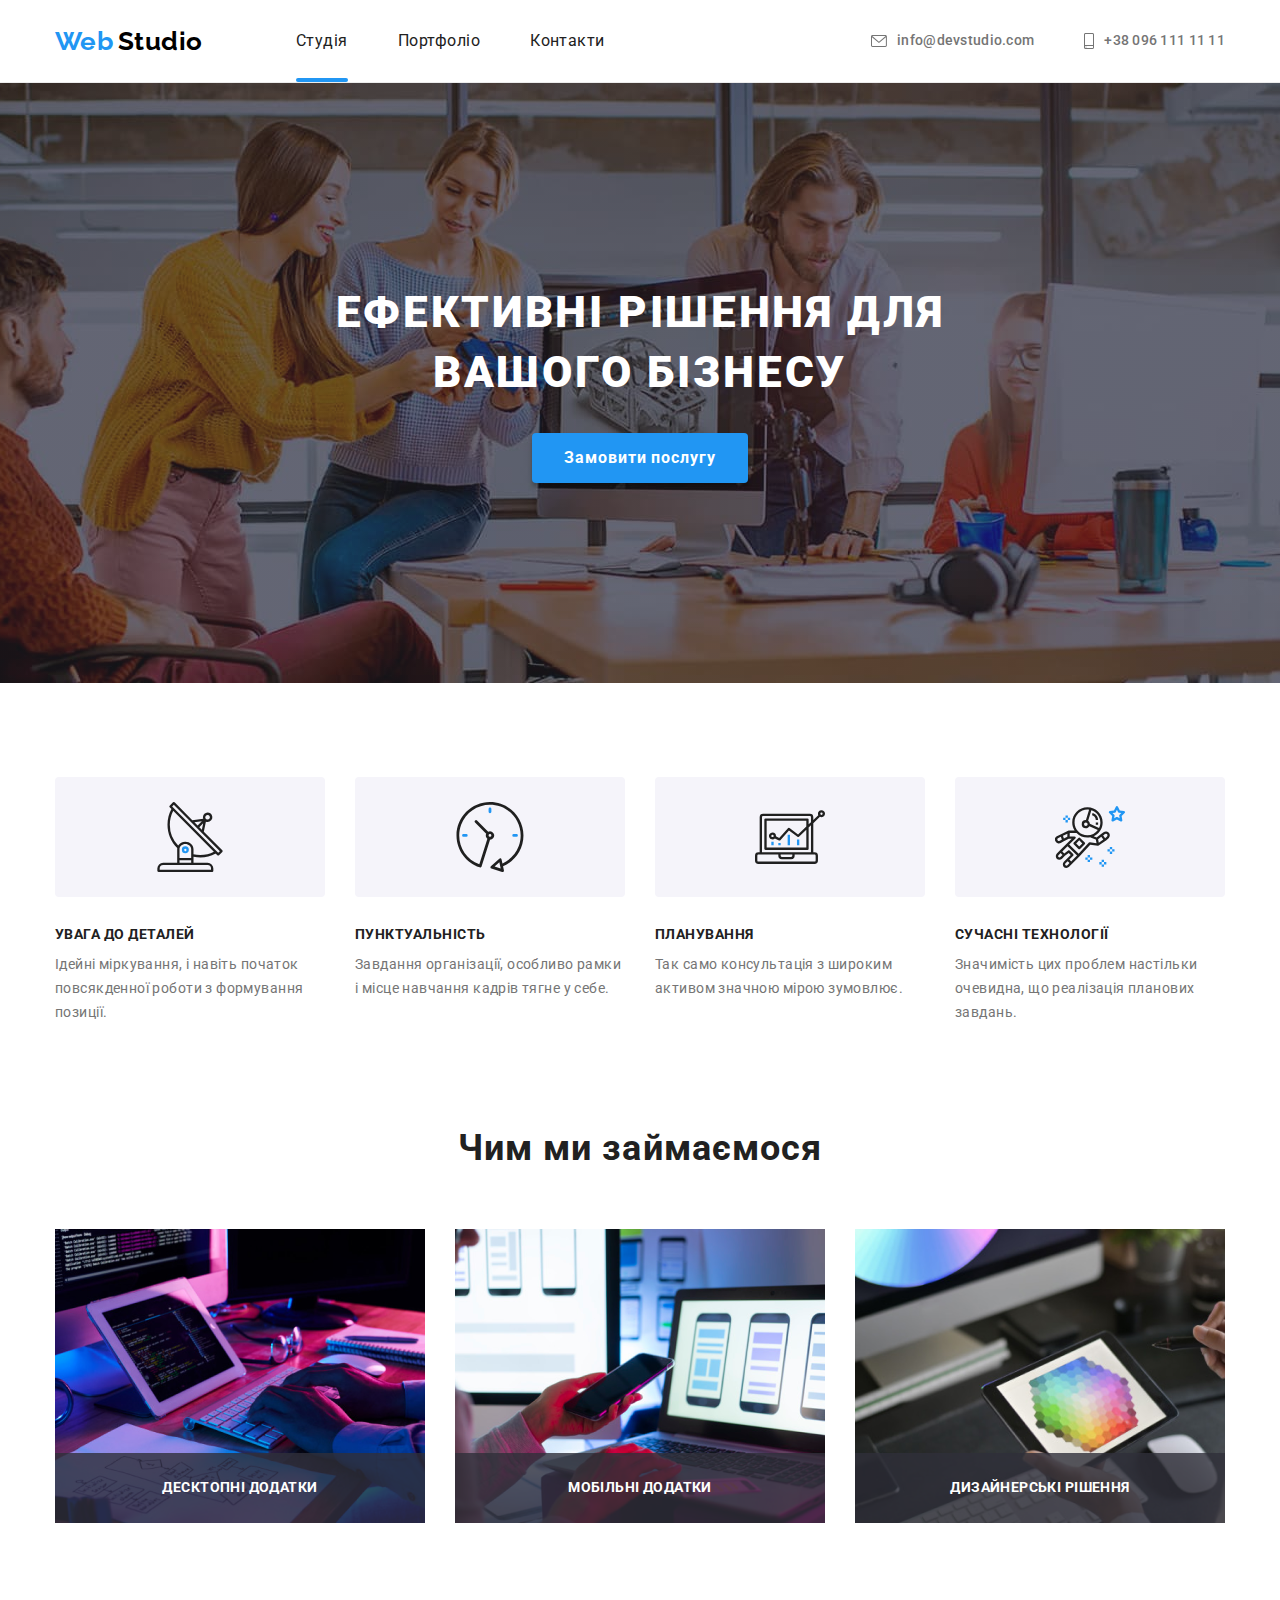
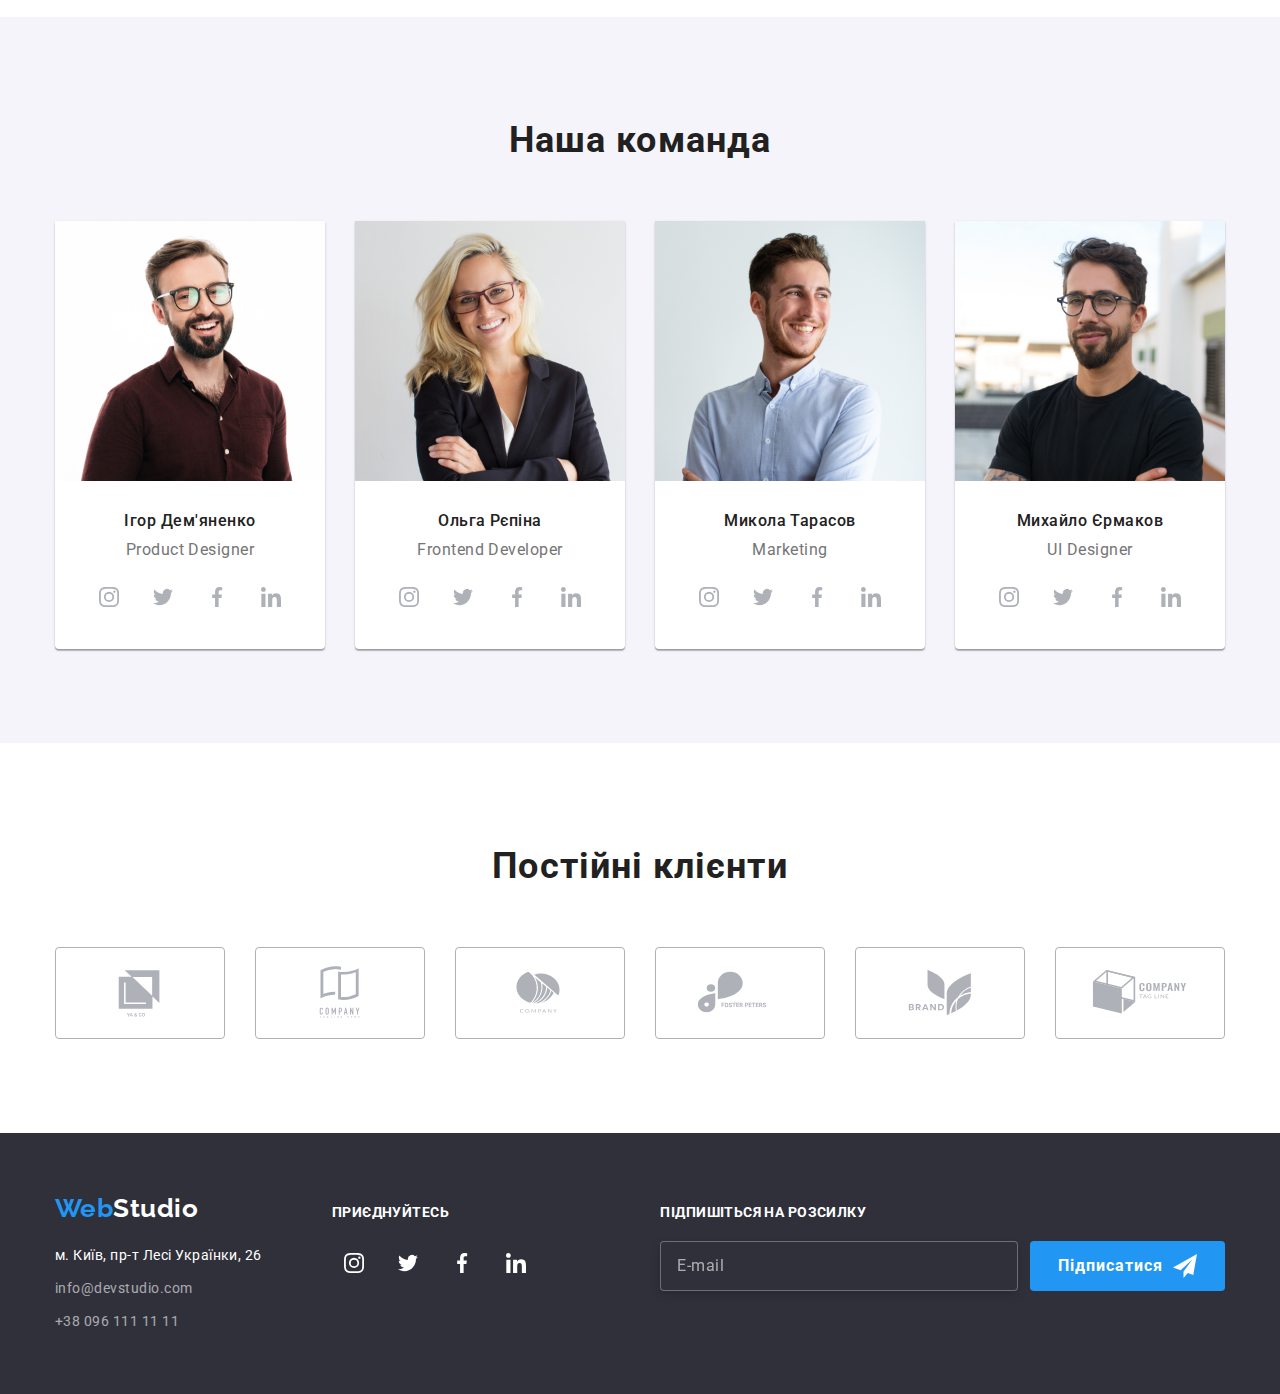
==== index.html @ 8b266361 "New" ====
<!DOCTYPE html>
<html lang="uk">
<head>
    <meta charset="UTF-8">
    <meta http-equiv="X-UA-Compatible" content="IE=edge">
    <meta name="viewport" content="width=device-width, initial-scale=1.0">
    <title>Studio</title>
    <link href="https://fonts.googleapis.com/css2?family=Raleway:wght@700&family=Roboto:wght@400;500;700;900&display=swap"
            rel="stylesheet">
    <link rel="stylesheet" href="https://cdnjs.cloudflare.com/ajax/libs/modern-normalize/1.1.0/modern-normalize.min.css">
    <link rel="stylesheet" href="./css/styles.css">
</head>

    <!-- Шапка -->
    <header class="header">
        <div class="container header__helmet">
            <nav class="nav">
                <a href="./index.html">
                    <span class="logo">Web</span>
                    <span class="logo logo--head">Studio</span>
                </a>
                <ul class="nav__list">
                    <li class="nav__item">
                        <a class="nav__link nav__link--active" href="./index.html">Студія</a>
                    </li>
                    <li class="nav__item">
                        <a class="nav__link" href="./portfolio.html">Портфоліо</a>
                    </li>
                    <li class="nav__item">
                        <a class="nav__link" href="">Контакти</a>
                    </li>
                </ul>
            </nav>

            <ul class="contacts">
                <li class="contacts__item">
                    <a class="contacts__link" href="mailto:info@devstudio.com">
                        <svg class="contacts__icon" width="16" height="12">
                            <use href="./images/icons.svg#head-envelope"></use>
                        </svg> 
                        info@devstudio.com
                    </a>
                </li>
                <li class="contacts__item">
                    <a class="contacts__link" href="tel:+380961111111">
                        <svg class="contacts__icon" width="10" height="16">
                            <use href="./images/icons.svg#head-smartphone"></use>
                        </svg> 
                        +38 096 111 11 11
                    </a>
                </li>
            </ul>
        </div>
    </header>

    <main> 
    <!--Стартовый экран  -->
        <section class="hero">
            <div class="container">
                <h1 class="hero__title">ЕФЕКТИВНІ РІШЕННЯ ДЛЯ<br>ВАШОГО БІЗНЕСУ</h1>
                <button class="hero__button" type="button" data-modal-open>Замовити послугу</button>
            </div>       
        </section>

    <!--  Перечень преимуществ-->
        <section class="section">
            <div class="container">
                <h2 class="hidden">Перелік</h2>
                <ul class="edge">
                    <li class="edge__item">
                        <div class="edge__case">
                            <svg class="edge__icon" width="70" height="70">
                                <use href="./images/icons.svg#edge-antenna"></use>
                            </svg>
                        </div>
                        <h3 class="edge__title">УВАГА ДО ДЕТАЛЕЙ</h3>
                        <p class="edge__text">Ідейні міркування, і навіть початок повсякденної роботи з формування позиції.</p>
                    </li>
                    <li class="edge__item">
                        <div class="edge__case">
                            <svg class="edge__icon" width="70" height="70">
                                <use href="./images/icons.svg#edge-clock"></use>
                            </svg>
                        </div>
                        <h3 class="edge__title">ПУНКТУАЛЬНІСТЬ</h3>
                        <p class="edge__text">Завдання організації, особливо рамки і місце навчання кадрів тягне у себе.</p>
                    </li>
                    <li class="edge__item">
                        <div class="edge__case">
                            <svg class="edge__icon" width="70" height="70">
                                <use href="./images/icons.svg#edge-diagram"></use>
                            </svg>
                        </div>
                        <h3 class="edge__title">ПЛАНУВАННЯ</h3>
                        <p class="edge__text">Так само консультація з широким активом значною мірою зумовлює.</p>
                    </li>
                    <li class="edge__item">
                        <div class="edge__case">
                            <svg class="edge__icon" width="70" height="70">
                                <use href="./images/icons.svg#edge-astronaut"></use>
                            </svg>
                        </div>
                        <h3 class="edge__title">СУЧАСНІ ТЕХНОЛОГІЇ</h3>
                        <p class="edge__text">Значимість цих проблем настільки очевидна, що реалізація планових завдань.</p>
                    </li>
                </ul>
            </div>
        </section>

    <!-- Чем мы занимаемся -->
        <section class="section section--pt">
            <div class="container">
                <h2 class="section__title">Чим ми займаємося</h2>
                <ul class="bussines">
                    <li>
                        <div class="bussines__father">
                            <img src="./images/box_1.png" 
                            alt="людина за роботою" 
                            width="370">
                                <div class="bussines__son">
                                    <h3 class="bussines__title">Десктопні додатки</h3>
                                </div>
                        </div>                                           
                    </li>
                    <li>
                        <div class="bussines__father">
                            <img src="./images/box_2.png" 
                            alt="людина, ноутбук та смартфон"
                            width="370">
                                <div class="bussines__son">
                                    <h3 class="bussines__title">Мобільні додатки</h3>                                
                                </div>
                        </div>                           
                        
                    </li>
                    <li>
                        <div class="bussines__father">
                            <img src="./images/box_3.png" 
                            alt="людина та планшет з палітрою" 
                            width="370">
                                <div class="bussines__son">
                                    <h3 class="bussines__title">Дизайнерські рішення</h3>                                
                                </div>
                        </div>                          
                    </li>
                </ul>
            </div>
        </section>

    <!-- Наша команда -->
        <section class="section section--bg">
            <div class="container">
                <h2 class="section__title">Наша команда</h2>
                <ul class="our-team">
                    <li class="our-team__item">
                        <img src="./images/01_igor.jpg" alt="Ігор Дем'яненко" width="270">
                        <div class="our-team__wadding">
                            <h3 class="our-team__title">Ігор Дем'яненко</h3>
                            <p class="our-team__text" lang="en">Product Designer</p>
                            <ul class="socials">
                                <li>
                                    <a class="socials__link" target="_blank" rel="noopener noreferrer" href="">
                                        <svg class="socials__icon" width="20" height="20">
                                            <use href="./images/icons.svg#team-instagram"></use>
                                        </svg>
                                    </a>
                                </li>
                                <li>
                                    <a class="socials__link" target="_blank" rel="noopener noreferrer" href="">
                                        <svg class="socials__icon" width="20" height="20">
                                            <use href="./images/icons.svg#team-twitter"></use>
                                        </svg>
                                    </a>
                                </li>
                                <li>
                                    <a class="socials__link" target="_blank" rel="noopener noreferrer" href="">
                                        <svg class="socials__icon" width="20" height="20">
                                            <use href="./images/icons.svg#team-facebook"></use>
                                        </svg>
                                    </a>
                                </li>
                                <li>
                                    <a class="socials__link" target="_blank" rel="noopener noreferrer" href="">
                                        <svg class="socials__icon" width="20" height="20">
                                            <use href="./images/icons.svg#team-linkedin"></use>
                                        </svg>
                                    </a>
                                </li>
                            </ul>
                        </div>
                    </li>
                    <li class="our-team__item">
                        <img src="./images/02_olga.jpg" alt="Ольга Рєпіна" width="270">
                        <div class="our-team__wadding">
                            <h3 class="our-team__title">Ольга Рєпіна</h3>
                            <p class="our-team__text" lang="en">Frontend Developer</p>
                            <ul class="socials">
                                <li>
                                    <a class="socials__link" target="_blank" rel="noopener noreferrer" href="">
                                        <svg class="socials__icon" width="20" height="20">
                                            <use href="./images/icons.svg#team-instagram"></use>
                                        </svg>
                                    </a>
                                </li>
                                <li>
                                    <a class="socials__link" target="_blank" rel="noopener noreferrer" href="">
                                        <svg class="socials__icon" width="20" height="20">
                                            <use href="./images/icons.svg#team-twitter"></use>
                                        </svg>
                                    </a>
                                </li>
                                <li>
                                    <a class="socials__link" target="_blank" rel="noopener noreferrer" href="">
                                        <svg class="socials__icon" width="20" height="20">
                                            <use href="./images/icons.svg#team-facebook"></use>
                                        </svg>
                                    </a>
                                </li>
                                <li>
                                    <a class="socials__link" target="_blank" rel="noopener noreferrer" href="">
                                        <svg class="socials__icon" width="20" height="20">
                                            <use href="./images/icons.svg#team-linkedin"></use>
                                        </svg>
                                    </a>
                                </li>
                            </ul>
                        </div>
                    </li>
                    <li class="our-team__item">
                        <img src="./images/03_mykola.jpg" alt="Микола Тарасов" width="270">
                        <div class="our-team__wadding">
                            <h3 class="our-team__title">Микола Тарасов</h3>
                            <p class="our-team__text" lang="en">Marketing</p>
                            <ul class="socials">
                                <li>
                                    <a class="socials__link" target="_blank" rel="noopener noreferrer" href="">
                                        <svg class="socials__icon" width="20" height="20">
                                            <use href="./images/icons.svg#team-instagram"></use>
                                        </svg>
                                    </a>
                                </li>
                                <li>
                                    <a class="socials__link" target="_blank" rel="noopener noreferrer" href="">
                                        <svg class="socials__icon" width="20" height="20">
                                            <use href="./images/icons.svg#team-twitter"></use>
                                        </svg>
                                    </a>
                                </li>
                                <li>
                                    <a class="socials__link" target="_blank" rel="noopener noreferrer" href="">
                                        <svg class="socials__icon" width="20" height="20">
                                            <use href="./images/icons.svg#team-facebook"></use>
                                        </svg>
                                    </a>
                                </li>
                                <li>
                                    <a class="socials__link" target="_blank" rel="noopener noreferrer" href="">
                                        <svg class="socials__icon" width="20" height="20">
                                            <use href="./images/icons.svg#team-linkedin"></use>
                                        </svg>
                                    </a>
                                </li>
                            </ul>
                        </div>
                    </li>
                    <li class="our-team__item">
                        <img src="./images/04_myhailo.jpg" alt="Михайло Єрмаков" width="270">
                        <div class="our-team__wadding">
                            <h3 class="our-team__title">Михайло Єрмаков</h3>
                            <p class="our-team__text" lang="en">UI Designer</p>
                            <ul class="socials">
                                <li>
                                    <a class="socials__link" target="_blank" rel="noopener noreferrer" href="">
                                        <svg class="socials__icon" width="20" height="20">
                                            <use href="./images/icons.svg#team-instagram"></use>
                                        </svg>
                                    </a>
                                </li>
                                <li>
                                    <a class="socials__link" target="_blank" rel="noopener noreferrer" href="">
                                        <svg class="socials__icon" width="20" height="20">
                                            <use href="./images/icons.svg#team-twitter"></use>
                                        </svg>
                                    </a>
                                </li>
                                <li>
                                    <a class="socials__link" target="_blank" rel="noopener noreferrer" href="">
                                        <svg class="socials__icon" width="20" height="20">
                                            <use href="./images/icons.svg#team-facebook"></use>
                                        </svg>
                                    </a>
                                </li>
                                <li>
                                    <a class="socials__link" target="_blank" rel="noopener noreferrer" href="">
                                        <svg class="socials__icon" width="20" height="20">
                                            <use href="./images/icons.svg#team-linkedin"></use>
                                        </svg>
                                    </a>
                                </li>
                            </ul>
                        </div>
                    </li>
                </ul>
            </div>
        </section>

    <!-- Постоянные клиенты -->
        <section class="section">
            <div class="container">
                <h2 class="section__title">Постійні клієнти</h2>
                <ul class="clients">
                    <li>
                        <a class="clients__link" target="_blank" rel="noopener noreferrer" href="">
                            <svg class="clients__icon" width="106" height="60">
                                <use href="./images/icons.svg#logo-01"></use>
                            </svg>
                        </a>
                    </li>
                    <li>
                        <a class="clients__link" target="_blank" rel="noopener noreferrer" href="">
                            <svg class="clients__icon" width="106" height="60">
                                <use href="./images/icons.svg#logo-02"></use>
                            </svg>
                        </a>
                    </li>
                    <li>
                        <a class="clients__link" target="_blank" rel="noopener noreferrer" href="">
                            <svg class="clients__icon" width="106" height="60">
                                <use href="./images/icons.svg#logo-03"></use>
                            </svg>
                        </a>
                    </li>
                    <li>
                        <a class="clients__link" target="_blank" rel="noopener noreferrer" href="">
                            <svg class="clients__icon" width="106" height="60">
                                <use href="./images/icons.svg#logo-04"></use>
                            </svg>
                        </a>
                    </li>
                    <li>
                        <a class="clients__link" target="_blank" rel="noopener noreferrer" href="">
                            <svg class="clients__icon" width="106" height="60">
                                <use href="./images/icons.svg#logo-05"></use>
                            </svg>
                        </a>
                    </li>
                    <li>
                        <a class="clients__link" target="_blank" rel="noopener noreferrer" href="">
                            <svg class="clients__icon" width="106" height="60">
                                <use href="./images/icons.svg#logo-06"></use>
                            </svg>
                        </a>
                    </li>
                </ul>
            </div>        
        </section>
    </main>

    <!-- Подвал -->
    <footer class="footer">
        <div class="container footer__case">
            <div>
                <a href="./index.html">
                    <span class="logo">Web</span><span class="logo logo--footer">Studio</span>
                </a>
                <address>
                    <a class="footer__adress" href="https://goo.gl/maps/2t63Xu3BBMs6bq1B9" 
                    target="_blank" 
                    rel="noopener noreferrer">м. Київ, пр-т Лесі Українки, 26</a>
                    <a class="footer__contact" href="mailto:info@devstudio.com">info@devstudio.com</a>
                    <a class="footer__contact" href="tel:+380961111111">+38 096 111 11 11</a>
                </address>
            </div>

            <div class="footer--margin">
                <h3 class="footer__title">Приєднуйтесь</h3>
                <ul class="socials socials--footer-place">
                    <li class="socials__item">
                        <a class="socials__link" target="_blank" rel="noopener noreferrer" href="">
                            <svg class="socials__icon socials__icon--footer-color" width="20" height="20">
                                <use href="./images/icons.svg#team-instagram"></use>
                            </svg>
                        </a>
                    </li>
                    <li class="socials__item">
                        <a class="socials__link" target="_blank" rel="noopener noreferrer" href="">
                            <svg class="socials__icon socials__icon--footer-color" width="20" height="20">
                                <use href="./images/icons.svg#team-twitter"></use>
                            </svg>
                        </a>
                    </li>
                    <li class="socials__item">
                        <a class="socials__link" target="_blank" rel="noopener noreferrer" href="">
                            <svg class="socials__icon socials__icon--footer-color" width="20" height="20">
                                <use href="./images/icons.svg#team-facebook"></use>
                            </svg>
                        </a>
                    </li>
                    <li class="socials__item">
                        <a class="socials__link" target="_blank" rel="noopener noreferrer" href="">
                            <svg class="socials__icon socials__icon--footer-color" width="20" height="20">
                                <use href="./images/icons.svg#team-linkedin"></use>
                            </svg>
                        </a>
                    </li>
                </ul>
            </div>

            <div class="footer__email">
                <h3 class="footer__title">Підпишіться на розсилку</h3>

                <form class="footer__subscribe">
                    <input class="footer__mail" type="email" name="email" id="e-mail" placeholder="E-mail">
                    <button class="footer__button" type="submit">Підписатися
                        <svg class="footer__button--icon-ml" width="24" height="24">
                            <use href="./images/icons.svg#telega"></use>
                        </svg>
                    </button>
                </form>
            </div>           
        </div>
    </footer>

       <!-- Модальное окно -->
    <div class="backdrop is-hidden" data-modal>
        <div class="modal">
            
            <button class="modal__button-close" type="button" data-modal-close>
                <svg width="18" height="18">
                    <use href="./images/icons.svg#close"></use>
                </svg>
            </button>

            <h2 class="modal__title">Залиште свої дані, ми вам передзвонимо</h2>

            <form class="modal__form" autocomplete="on">

                <label class="modal__label-title" for="user-name">Ім'я</label>
                <div class="modal__case">
                    <input class="modal__input" type="text" name="user-name" id="user-name">
                    <svg class="modal__icon" width="18" height="18">
                        <use href="./images/icons.svg#form-person"></use>
                    </svg>
                </div>

                <label class="modal__label-title" for="phone">Телефон</label>
                <div class="modal__case">
                    <input class="modal__input" type="tel" name="phone" id="phone">
                    <svg class="modal__icon" width="18" height="18">
                        <use href="./images/icons.svg#form-phone"></use>
                    </svg>
                </div>

                <label class="modal__label-title" for="email">Пошта</label>
                <div class="modal__case">
                    <input class="modal__input" type="email" name="email" id="email">
                    <svg class="modal__icon" width="18" height="18">
                        <use href="./images/icons.svg#form-email"></use>
                    </svg>
                </div>

                <label class="modal__label-title" for="comment">Коментар</label>
                <textarea class="modal__comment" name="comments" id="comment" rows="10" placeholder="Введіть текст"></textarea>

                <div class="modal__license">
                    <Label class="modal__license-label" for="license">
                        <input class="modal__checkbox" type="checkbox" name="agree" value="license" id="license">
                        <svg class="modal__checkbox-icon" width="16" height="15">
                            <use class="modal__icon-unchecked" href="./images/icons.svg#cube"></use>
                            <use class="modal__icon-checked" href="./images/icons.svg#icon_check"></use>
                        </svg>
                        Погоджуюся з розсилкою та приймаю
                    </Label>
                    <a class="modal__license-link" href="">Умови договору
                    </a>
                </div>

                <button class="modal__button" type="submit">Відправити</button>
            </form>            
        </div>
    </div>

    <!-- Скрипт -->
    <script src="./js/modal.js"></script>

</body>
</html>
---- css/styles.css ----
/*--- CSS переменные ---*/
    :root {
        --pure-white: #ffffff;
        --primary-text-color: #757575;
        --main-text-color: #212121;
        --sec-title: #212121;
        --link-color: #2196F3;
        --bg-color: #F5F4FA;
        --bg-color-button: #2196F3;
        --icon-color: #AFB1B8;

        --border-radius: 4px;

        --timing-function: cubic-bezier(0.4, 0, 0.2, 1);
    }

/*--- Общий стиль ---*/
    body {
        color: var(--primary-text-color);

        background-color: var(--pure-white);

        font-family: Roboto, sans-serif;

        letter-spacing: 0.03em;
        }
    
    h1,h2, h3, h4, h5, h6, p { margin: 0; }

    ul {
        list-style: none;
        padding: 0;
        margin: 0;
    }

    li { list-style: none; }

    a { 
        text-decoration: none;
        cursor: pointer;
    }

    img { display: block; }

/* Разметка */
    .section {
        padding: 94px 0;
    }

    .container {
        width: 1200px;
        padding-left: 15px;
        padding-right: 15px;
        margin: 0 auto;
    }

    .hidden {
        position: absolute;

        width: 1px;
        height: 1px;
        margin: -1px;
        border: 0;
        padding: 0;
        white-space: nowrap;
        clip-path: inset(100%);
        clip: rect(0 0 0 0);
        overflow: hidden;
    }

    .section__title {
        margin-bottom: 50px;

        color: var(--sec-title);
        font-weight: 700;
        font-size: 36px;
        line-height: 1.66;
        text-align: center;
        letter-spacing: 0.03em;
    }

/*--- Логотип ---*/
    .logo {
        font-family: Raleway, sans-serif;
        font-weight: 700;
        font-size: 26px;
        line-height: 1.2;

        color: #2196F3;
    }

    .logo--head {
        color: #000000;
    }

    .logo--footer {
        color: var(--pure-white);
    }

/*--- Навигация ---*/
    .header {
        border-bottom: 1px solid #ECECEC;
    }

    .header__helmet, .nav, .nav__list, .contacts {
        display: flex;
        align-items: center;
    }

    .nav__list {
        margin-left: 93px;
    }

    .nav__link {
        display: block;
        position: relative;
        padding: 32px 0;

        transition: color 250ms var(--timing-function);
    }

    .nav__link::after {
        content: '';
        display: block;
        position: absolute;

        bottom: 0;
        width: 100%;
        height: 4px;
        border-radius: 2px;

        background-color: var(--link-color);

        transform: scaleX(0);
        transition: transform 250ms var( --timing-function);
    }

    .nav__link:hover::after,
    .nav__link:focus::after {
        display: block;

        transform: scaleX(1);
    }

    .nav__item:not(:last-child) {
        margin-right: 50px;
    }

    .nav__link {
        color: #212121;
    }

    .nav__link:hover,
    .nav__link:focus {
        color: var(--link-color);
    }

    .nav-list .nav__link--active {
        color: var(--link-color);
    }

    .nav__link--active::after {
        content: '';
        display: block;
        position: absolute;
        bottom: 0;
        width: 100%;

        height: 4px;
        border-radius: 2px;
        background-color: var(--link-color);

        transform: scaleX(1);
    }

    .contacts {
        margin-left: auto;
    }

    .contacts .contacts__link {
        color: #757575;
    }

    .contacts .contacts__item + .contacts__item {
        margin-left: 50px;
    }

    .contacts__link {
        display: flex;
        align-items: center;

        transition: color 250ms var(--timing-function);
    }

    .contacts__icon {
        margin-right: 10px;
        fill: var(--primary-text-color);
    }

    .contacts__link:hover,
    .contacts__link:focus {
        color: var(--link-color);
    }
    
    .contacts__link:hover > .contacts__icon,
    .contacts__link:focus > .contacts__icon {
        fill: var(--link-color);
    }

    .nav-list .nav__item,
    .contacts .contacts__link {
        font-weight: 500;
        font-size: 14px;
        line-height: 1.14;
        letter-spacing: 0.02em;
    }

/*--- Главный блок ---*/

/* Герой */
    .hero {
        max-width: 1600px;
        height: 600px;

        padding-top: 200px;
        padding-bottom: 200px;
        margin: 0 auto;

        background-image: 
        linear-gradient( 
            to right,
            rgba(47, 48, 58, 0.4), 
            rgba(47, 48, 58, 0.4)),
        url(../images/hero-img.jpg);
        background-color: rgba(196, 196, 196, 1);
        background-repeat: no-repeat;
        background-position: center;
        background-size: cover;
    }

    .hero__title {
        margin-bottom: 30px;

        color: var(--pure-white);
        font-weight: 900;
        font-size: 44px;
        line-height: 1.36;
        text-align: center;
        letter-spacing: 0.06em;
        text-transform: uppercase;
    }

/* Преимущества */
    .edge {
        display: flex;
        justify-content: space-between;
    }

    .edge__item {
        width: calc((100% - 3*30px) / 4);
        margin-right: 30px;
    }

    .edge__item:last-child {
        margin-right: 0;
    }

    .edge__case {
        display: flex;
        justify-content: center;
        align-items: center;
        width: 270px;
        height: 120px;
        margin-bottom: 30px;
        border-radius: var(--border-radius);

        background-color: var(--bg-color);
    }

    .edge__icon {
        fill: var(--main-text-color);
    }

    .edge__title {
        margin-bottom: 10px;

        color: var(--main-text-color);
        font-weight: 700;
        font-size: 14px;
        line-height: 1.14;
    }

    .edge__text {
        font-weight: 400;
        font-size: 14px;
        line-height: 1.71;
        letter-spacing: 0.03em;
    }

/* Чем мы занимаемся */
    .section--pt {
        padding-top: 0;
    }

    .bussines {
        display: flex;
        justify-content: space-between;
    }

    .bussines__father {
        position: relative;
    }

    .bussines__son {
        display: flex;
        justify-content: center;
        align-items: center;
        position: absolute;

        width: 100%;
        height: 70px;
        bottom: 0;

        background-color: rgba(47, 48, 58, 0.8);
    }

    .bussines__title {
        font-weight: 700;
        font-size: 14px;
        line-height: 1.14;
        text-align: center;
        letter-spacing: 0.03em;
        text-transform: uppercase;

        color: var(--pure-white);
    }

/* Наша команда */  
    .section--bg {
        background-color: var(--bg-color);
    }

    .our-team {
        display: flex;
        justify-content: space-between;
    }

    .our-team__item {
        background-color: var(--pure-white);
        box-shadow: 0px 1px 3px rgba(0, 0, 0, 0.12),
                    0px 1px 1px rgba(0, 0, 0, 0.14),
                    0px 2px 1px rgba(0, 0, 0, 0.2);
        border-radius: 0px 0px 4px 4px;
    }

    .our-team__wadding {
        padding: 30px 0;
    }

    .our-team__title {
        color: var(--sec-title);

        margin-bottom: 10px;

        font-weight: 500;
        font-size: 16px;
        line-height: 1.2;
        text-align: center;
        letter-spacing: 0.03em;
    }

    .our-team__text {
        padding-bottom: 16px;

        font-weight: 400;
        font-size: 16px;
        line-height: 1.2;
        text-align: center;
        letter-spacing: 0.03em;
    }

    .socials {
        display: flex;
        justify-content: space-between;
        margin: 0 32px;
    }

    .socials__link {
        display: flex;
        align-items: center;
        justify-content: center;
        width: 44px;
        height: 44px;
        border-radius: 50%;

        transition: background-color 250ms var(--timing-function);
    }

    .socials__icon {
        fill: var(--icon-color);

        transition: fill 250ms var(--timing-function);
    }

    .socials__link:hover,
    .socials__link:focus {
        background-color: var(--link-color);
    }

    .socials__link:hover > .socials__icon,
    .socials__link:focus > .socials__icon{
        fill: var(--pure-white);
    }

/* Постоянные клиенты */
    .clients {
        display: flex;
        justify-content: space-between;
    }

    .clients__link {
        display: flex;
        align-items: center;
        justify-content: center;
        width: 170px;
        height: 92px;
        border: 1px solid var(--icon-color);
        border-radius: 4px;

        transition: border 250ms var(--timing-function);
    }

    .clients__icon {
        fill: var(--icon-color);

        transition: fill 250ms var(--timing-function);
    }

    .clients__link:hover,
    .clients__link:focus {
        border: 1px solid var(--link-color)
    }

    .clients__link:hover > .clients__icon,
    .clients__link:focus > .clients__icon {
        fill: var(--link-color);
    }

/*--- Портфолио ---*/
    .work-list {
        display: flex;
        flex-wrap: wrap;
    }

    .work-list__item {
        width: calc((100% - 2*30px) / 3);
        margin-right: 30px;
        margin-bottom: 30px;
    }

    .work-list__item:nth-child(3n) {
        margin-right: 0;
    }

    .work-list__item:nth-last-child(-n + 3) {
        margin-bottom: 0;
    }

    .work-list__link {
        display: block;
        
        transition: box-shadow 250ms var(--timing-function);
    }

    .work-list__link:hover, 
    .work-list__link:focus {
        box-shadow: 0px 1px 1px rgba(0, 0, 0, 0.12), 
        0px 4px 4px rgba(0, 0, 0, 0.06), 
        1px 4px 6px rgba(0, 0, 0, 0.16);
    }

    .work-list__father {
        position: relative;

        overflow: hidden;
    }
    
    .work-list__son {
        position: absolute;
        display: flex;
        align-items: center;

        padding: 0 24px;
        width: 100%;
        height: 100%;

        background-color: rgba(33, 150, 243, 0.9);

        transform: translateY(0);
        transition: transform 250ms var(--timing-function);
    }

    .work-list__link:hover .work-list__son , 
    .work-list__link:focus .work-list__son {
        transform: translateY(-100%);
    }

    .work-list__text {
        font-weight: 400;
        font-size: 18px;
        line-height: 1.56;
        letter-spacing: 0.03em;

        color: var(--pure-white);
    }

    .work-list__wadding {
        padding: 20px 24px;

        border: 1px solid rgba(238, 238, 238, 1);
        border-top: none;
    }

    .work-list__title {
        margin-bottom: 4px;

        color: var(--main-text-color);

        font-weight: 700;
        font-size: 18px;
        line-height: 2;
        letter-spacing: 0.06em;
    }

    .work-list__name {
        font-weight: 400;
        font-size: 16px;
        line-height: 1.88;

        color: var(--primary-text-color);
    }

/* Подвал */
    .footer {
        background-color: #2F303A;
        padding: 60px 0;
    }

    .footer__case {
        display: flex;
        align-items: baseline;
    }

    .container address {
        display: flex;
        flex-direction: column;
        margin-top: 20px;
    }
    
    address a + a {
        margin-top: 9px;
    }

    .footer__adress {
        color: #FFFFFF;
    }

    .footer__contact {
        color: rgba(255, 255, 255, 0.6);

        transition: color 250ms var(--timing-function);
    }

    .footer__contact:hover,
    .footer__contact:focus {
        color: var(--link-color);
    }

    .footer__adress,
    .footer__contact {
        font-style: normal;
        font-weight: 400;
        font-size: 14px;
        line-height: 1.71;
    }

    .footer--margin {
        margin-left: 70px;
    }

    .footer__title {
        margin-bottom: 20px;
        font-weight: 700;
        font-size: 14px;
        line-height: 1.14;
        letter-spacing: 0.03em;
        text-transform: uppercase;

        color: var(--pure-white);
    }

    .socials--footer-place {
        margin: 0;
    }

    .socials__item:not(:last-child) {
        margin-right: 10px;
    }

    .socials__icon--footer-color {
        fill: var(--pure-white);
    }

    .footer__email {
        margin-left: auto;
    }

    .footer__subscribe {
        display: flex;
    }

    .footer__mail {
        width: 358px;
        height: 50px;

        padding-left: 16px;

        border: 1px solid rgba(255, 255, 255, 0.3);
        filter: drop-shadow(0px 4px 4px rgba(0, 0, 0, 0.15));
        border-radius: var(--border-radius);

        color: var(--pure-white);
        background-color: #2F303A;
    }

    .footer__subscribe ::placeholder {
        font-weight: 400;
        font-size: 16px;
        line-height: 1.25;
        display: flex;
        align-items: center;
        letter-spacing: 0.03em;

        color: rgba(255, 255, 255, 0.6);
    }

/* Button */
    .hero__button {
        color: var(--pure-white);
        background-color: var(--bg-color-button);
        box-shadow: 0 4px 4px 0 rgba(0, 0, 0, 0.25);

        font-weight: 700;
        font-size: 16px;
        line-height: 1.88;
        display: flex;
        align-items: center;
        letter-spacing: 0.06em;

        border: none;
        border-radius: var(--border-radius);
        padding: 10px 32px;
        margin: 0 auto;

        cursor: pointer;

        transition: background-color 250ms var(--timing-function);
    }

    .hero__button:hover,
    .hero__button:focus {
        background-color: #188CE8;
        box-shadow: 0px 4px 4px rgba(0, 0, 0, 0.15);
        border-radius: 4px;
    }

/* Кнопки портфолио */
    .port-buttons {
        display: flex;
        justify-content: center;
        margin-bottom: 50px;
    }

    .port-buttons .port-buttons__list + .port-buttons__list {
        margin-left: 8px;
    }

    .port-buttons__button {
        color: var(--main-text-color);
        background-color: #F5F4FA;
        border: none;

        font-weight: 500;
        font-size: 16px;
        line-height: 1.62;
        text-align: center;
        letter-spacing: 0.03em;

        border-radius: var(--border-radius);
        padding: 6px 22px;

        cursor: pointer;

        transition: color 250ms var(--timing-function),
                    background-color 250ms var(--timing-function),
                    border-color 250ms var(--timing-function),
                    box-shadow 250ms var(--timing-function);
    }

    .port-buttons__button:hover,
    .port-buttons__button:focus {
        color: #FFFFFF;
        background-color: var(--bg-color-button);
        border-color: var(--bg-color-button);
        box-shadow: 0px 3px 1px rgba(0, 0, 0, 0.1), 
                    0px 1px 2px rgba(0, 0, 0, 0.08), 
                    0px 2px 2px rgba(0, 0, 0, 0.12);
        
    }

/* Кнопки подвала */
    .footer__button {
        font-weight: 700;
        font-size: 16px;
        line-height: 1.88;
        display: flex;
        align-items: center;
        text-align: center;
        letter-spacing: 0.06em;

        border: none;
        border-radius: var(--border-radius);
        margin-left: 12px;
        padding: 10px 28px;

        cursor: pointer;

        color: var(--pure-white);
        background-color: var(--bg-color-button);

        transition: background-color 250ms var(--timing-function);
    }

    .footer__button:hover,
    .footer__button:focus {
        background-color: #188CE8;
        box-shadow: 0px 4px 4px rgba(0, 0, 0, 0.15);
        border-radius: 4px;
    }

    .footer__button--icon-ml {
        margin-left: 10px;
    }

/* Модальные кнопки */
    .modal__button-close {
        position: absolute;
        top: 8px;
        right: 8px;

        display: flex;
        justify-content: center;
        align-items: center;

        width: 30px;
        height: 30px;
        padding: 0;

        background-color: var(--pure-white);
        border: 1px solid rgba(0, 0, 0, 0.1);
        border-radius: 50px;

        transition: fill 250ms var(--timing-function);

        cursor: pointer;
    }

    .modal__button-close:hover,
    .modal__button-close:focus {
        fill: var(--link-color);
    }

    .modal__button {
        color: var(--pure-white);
        background-color: var(--bg-color-button);

        font-weight: 700;
        font-size: 16px;
        line-height: 1.88;
        display: flex;
        align-items: center;
        text-align: center;
        letter-spacing: 0.06em;

        border: none;
        border-radius: var(--border-radius);
        margin: 0 auto;
        padding: 10px 52px;

        cursor: pointer;

        transition: background-color 250ms var(--timing-function);
    }

    .modal__button:hover,
    .modal__button:focus {
        background-color: #188CE8;
        box-shadow: 0px 4px 4px rgba(0, 0, 0, 0.15);
        border-radius: var(--border-radius);
    }

/* Модальное окно */
    .backdrop {
        position: fixed;
        top: 0;
        bottom: 0;
        left: 0;
        right: 0;

        background-color: rgba(0, 0, 0, 0.2);

        opacity: 1;
        transition: opacity 250ms var(--timing-function);
    }

    .backdrop.is-hidden {
        opacity: 0;
        pointer-events: none;
        visibility: hidden;
    }

    .modal {
        position: absolute;
        top: 50%;
        left: 50%;
        transform: translate(-50%, -50%);

        width: 528px;
        min-height: 581px;
        padding: 40px;

        background-color: var(--pure-white);
        box-shadow: 0px 1px 3px rgba(0, 0, 0, 0.12), 0px 1px 1px rgba(0, 0, 0, 0.14), 0px 2px 1px rgba(0, 0, 0, 0.2);
        border-radius: var(--border-radius);
    }

    .modal__title {
        margin-bottom:12px;

        font-weight: 700;
        font-size: 20px;
        line-height: 1.15;
        text-align: center;
        letter-spacing: 0.03em;

        color: var(--main-text-color);
    }

    .modal__form {
        display: flex;
        flex-direction: column;
    }

    .modal__label-title {
        font-weight: 400;
        font-size: 12px;
        line-height: 1.67;
        letter-spacing: 0.01em;
    }

    .modal__case {
        position: relative;
        display: flex;
        flex-direction: column;
        margin-bottom: 7px;
    }

    .modal__icon {
        position: absolute;
        display: inline-block;
        top: 11px;
        left: 12px;
        fill: var(--main-text-color);

        transition: fill 250ms var(--timing-function);
    }

    .modal__form input {
        border: 1px solid rgba(33, 33, 33, 0.2);
        border-radius: var(--border-radius);

        transition: border-color 250ms var(--timing-function);
    }

    .modal__form input:hover,
    .modal__form input:focus {
        border-color: var(--link-color);
        outline: 0;
    }

    .modal__input {
        padding-left: 42px;
        height: 40px;
    }

    .modal__input:hover + .modal__icon,
    .modal__input:focus + .modal__icon {
        fill: var(--link-color);
    }

    .modal__comment {
        resize: none;
        height: 120px;
        margin-bottom: 20px;
    }

    .modal__form .modal__comment {
        padding: 12px 16px;
        border: 1px solid rgba(33, 33, 33, 0.2);
        border-radius: var(--border-radius);

        transition: border-color 250ms var(--timing-function);
    }

    .modal__form .modal__comment:hover,
    .modal__form .modal__comment:focus {
        border: 1px solid var(--link-color);
        outline: 0;
    }

    .modal__form ::placeholder {
        font-weight: 400;
        font-size: 12px;
        line-height: 1.67;
        letter-spacing: 0.01em;

        color: rgba(117, 117, 117, 0.5);
    }

    .modal__license {
        display: flex;
        justify-content: center;

        font-weight: 400;
        font-size: 14px;
        line-height: 1.71;
        letter-spacing: 0.03em;

        margin-bottom: 30px;
    }

    .modal__license-label {
        display: flex;
        align-items: center;
        margin-right: 4px;
        user-select: none;
    }

    .modal__checkbox {
        position: absolute;
        
        -webkit-appearance: none;
        -moz-appearance: none;
        appearance: none;
    }

    .modal__checkbox-icon {
        margin-right: 7px;
    }

    .modal__checkbox-icon .modal__icon-unchecked {
        fill: var(--main-text-color);

        transition: opacity 250ms;
    }

    .modal__checkbox-icon .modal__icon-checked {
        opacity: 0;

        transition: opacity 250ms;
    }

    .modal__checkbox:checked + .modal__checkbox-icon .modal__icon-checked {
        opacity: 1;
    }

    .modal__license-link {
        text-decoration-line: underline;
        color: var(--link-color);
    }
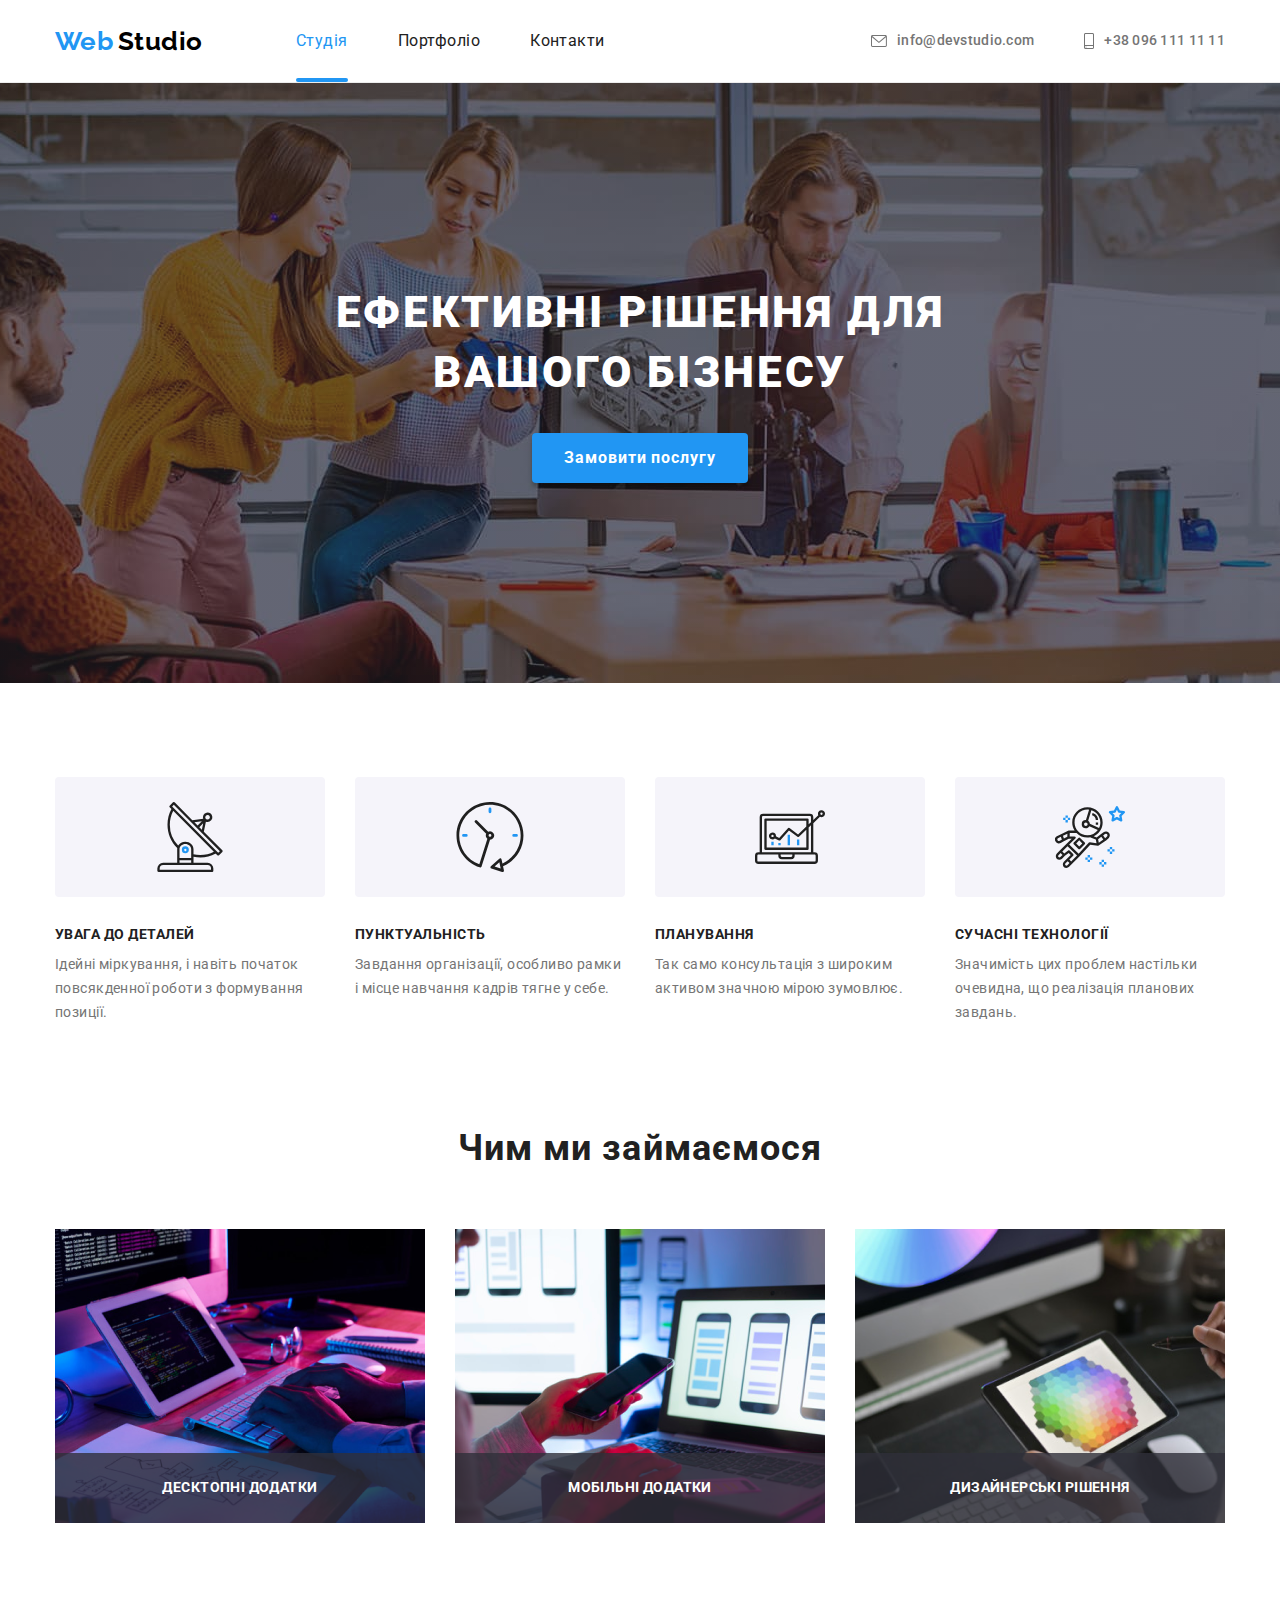
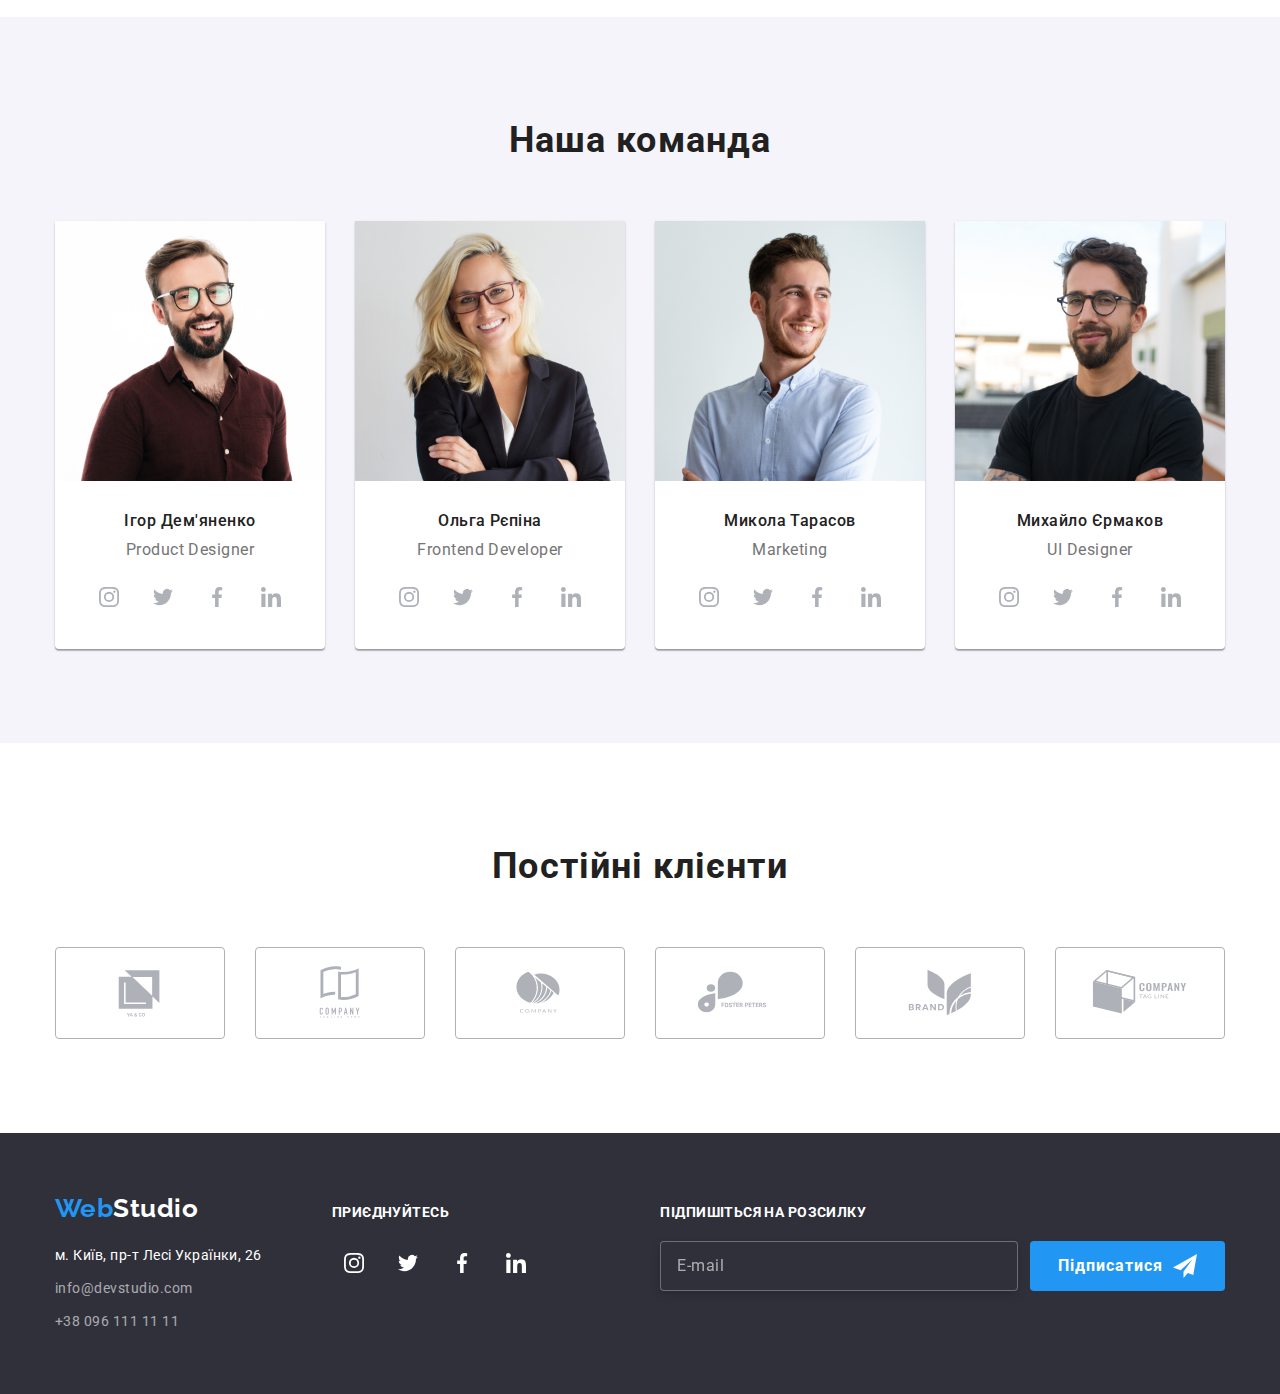
==== commit 8e686662: "New" ====
--- a/index.html
+++ b/index.html
@@ -8,6 +8,7 @@
     <link href="https://fonts.googleapis.com/css2?family=Raleway:wght@700&family=Roboto:wght@400;500;700;900&display=swap"
             rel="stylesheet">
     <link rel="stylesheet" href="https://cdnjs.cloudflare.com/ajax/libs/modern-normalize/1.1.0/modern-normalize.min.css">
+    <link rel="stylesheet" href="./css/main.min.css">
     <link rel="stylesheet" href="./css/styles.css">
 </head>
 
--- a/css/main.min.css
+++ b/css/main.min.css
@@ -0,0 +1 @@
+:root{--pure-white: #ffffff;--primary-text-color: #757575;--main-text-color: #212121;--sec-title: #212121;--link-color: #2196F3;--bg-color: #F5F4FA;--bg-color-button: #2196F3;--icon-color: #AFB1B8;--border-radius: 4px;--timing-function: cubic-bezier(0.4, 0, 0.2, 1)}.hidden{position:absolute;width:1px;height:1px;margin:-1px;border:0;padding:0;white-space:nowrap;-webkit-clip-path:inset(100%);clip-path:inset(100%);clip:rect(0 0 0 0);overflow:hidden}body{color:var(--primary-text-color);background-color:var(--pure-white);font-family:Roboto,sans-serif;letter-spacing:.03em}.section{padding:94px 0}.section__title{margin-bottom:50px;color:var(--sec-title);font-weight:700;font-size:36px;line-height:1.66;text-align:center;letter-spacing:.03em}h1,h2,h3,h4,h5,h6,p{margin:0}ul{list-style:none;padding:0;margin:0}li{list-style:none}a{text-decoration:none;cursor:pointer}img{display:block}.container{width:1200px;padding-left:15px;padding-right:15px;margin:0 auto}.header{border-bottom:1px solid #ececec}.header__helmet,.nav,.nav__list,.contacts{display:-webkit-box;display:-ms-flexbox;display:flex;-webkit-box-align:center;-ms-flex-align:center;align-items:center}.nav__list{margin-left:93px}.nav__list .nav__link--active{color:var(--link-color)}.nav__link{display:block;position:relative;padding:32px 0;color:var(--main-text-color);-webkit-transition:color 250ms var(--timing-function);transition:color 250ms var(--timing-function)}.nav__link:hover,.nav__link:focus{color:var(--link-color)}.nav__link::after{content:"";display:block;position:absolute;bottom:0;width:100%;height:4px;border-radius:2px;background-color:var(--link-color);-webkit-transform:scaleX(0);transform:scaleX(0);-webkit-transition:-webkit-transform 250ms var(--timing-function);transition:-webkit-transform 250ms var(--timing-function);transition:transform 250ms var(--timing-function);transition:transform 250ms var(--timing-function), -webkit-transform 250ms var(--timing-function)}.nav__link:hover::after,.nav__link:focus::after{display:block;-webkit-transform:scaleX(1);transform:scaleX(1)}.nav__item:not(:last-child){margin-right:50px}.nav__link--active::after{content:"";display:block;position:absolute;bottom:0;width:100%;height:4px;border-radius:2px;background-color:var(--link-color);-webkit-transform:scaleX(1);transform:scaleX(1)}.contacts{margin-left:auto}.contacts .contacts__item+.contacts__item{margin-left:50px}.contacts__link{display:-webkit-box;display:-ms-flexbox;display:flex;-webkit-box-align:center;-ms-flex-align:center;align-items:center;color:var(--primary-text-color);-webkit-transition:color 250ms var(--timing-function);transition:color 250ms var(--timing-function)}.contacts__link:hover,.contacts__link:focus{color:var(--link-color)}.contacts__icon{margin-right:10px;fill:var(--primary-text-color)}.contacts__link:hover>.contacts__icon,.contacts__link:focus>.contacts__icon{fill:var(--link-color)}.nav-list .nav__item,.contacts .contacts__link{font-weight:500;font-size:14px;line-height:1.14;letter-spacing:.02em}.hero{max-width:1600px;height:600px;padding-top:200px;padding-bottom:200px;margin:0 auto;background-image:-webkit-gradient(linear, left top, right top, from(rgba(47, 48, 58, 0.4)), to(rgba(47, 48, 58, 0.4))),url(../images/hero-img.jpg);background-image:linear-gradient(to right, rgba(47, 48, 58, 0.4), rgba(47, 48, 58, 0.4)),url(../images/hero-img.jpg);background-color:#c4c4c4;background-repeat:no-repeat;background-position:center;background-size:cover}.hero__title{margin-bottom:30px;color:var(--pure-white);font-weight:900;font-size:44px;line-height:1.36;text-align:center;letter-spacing:.06em;text-transform:uppercase}.edge{display:-webkit-box;display:-ms-flexbox;display:flex;-webkit-box-pack:justify;-ms-flex-pack:justify;justify-content:space-between}.edge__item{width:calc((100% - 90px)/4);margin-right:30px}.edge__item:last-child{margin-right:0}.edge__case{display:-webkit-box;display:-ms-flexbox;display:flex;-webkit-box-pack:center;-ms-flex-pack:center;justify-content:center;-webkit-box-align:center;-ms-flex-align:center;align-items:center;width:270px;height:120px;margin-bottom:30px;border-radius:var(--border-radius);background-color:var(--bg-color)}.edge__icon{fill:var(--main-text-color)}.edge__title{margin-bottom:10px;color:var(--main-text-color);font-weight:700;font-size:14px;line-height:1.14}.edge__text{font-weight:400;font-size:14px;line-height:1.71;letter-spacing:.03em}.section--pt{padding-top:0}.bussines{display:-webkit-box;display:-ms-flexbox;display:flex;-webkit-box-pack:justify;-ms-flex-pack:justify;justify-content:space-between}.bussines__father{position:relative}.bussines__son{display:-webkit-box;display:-ms-flexbox;display:flex;-webkit-box-pack:center;-ms-flex-pack:center;justify-content:center;-webkit-box-align:center;-ms-flex-align:center;align-items:center;position:absolute;width:100%;height:70px;bottom:0;background-color:rgba(47,48,58,.8)}.bussines__title{font-weight:700;font-size:14px;line-height:1.14;text-align:center;letter-spacing:.03em;text-transform:uppercase;color:var(--pure-white)}.section--bg{background-color:var(--bg-color)}.our-team{display:-webkit-box;display:-ms-flexbox;display:flex;-webkit-box-pack:justify;-ms-flex-pack:justify;justify-content:space-between}.our-team__item{background-color:var(--pure-white);-webkit-box-shadow:0px 1px 3px rgba(0,0,0,.12),0px 1px 1px rgba(0,0,0,.14),0px 2px 1px rgba(0,0,0,.2);box-shadow:0px 1px 3px rgba(0,0,0,.12),0px 1px 1px rgba(0,0,0,.14),0px 2px 1px rgba(0,0,0,.2);border-radius:0px 0px 4px 4px}.our-team__wadding{padding:30px 0}.our-team__title{color:var(--sec-title);margin-bottom:10px;font-weight:500;font-size:16px;line-height:1.2;text-align:center;letter-spacing:.03em}.our-team__text{padding-bottom:16px;font-weight:400;font-size:16px;line-height:1.2;text-align:center;letter-spacing:.03em}.clients{display:-webkit-box;display:-ms-flexbox;display:flex;-webkit-box-pack:justify;-ms-flex-pack:justify;justify-content:space-between}.clients__link{display:-webkit-box;display:-ms-flexbox;display:flex;-webkit-box-align:center;-ms-flex-align:center;align-items:center;-webkit-box-pack:center;-ms-flex-pack:center;justify-content:center;width:170px;height:92px;border:1px solid var(--icon-color);border-radius:4px;-webkit-transition:border 250ms var(--timing-function);transition:border 250ms var(--timing-function)}.clients__link:hover,.clients__link:focus{border:1px solid var(--link-color)}.clients__icon{fill:var(--icon-color);-webkit-transition:fill 250ms var(--timing-function);transition:fill 250ms var(--timing-function)}.clients__link:hover>.clients__icon,.clients__link:focus>.clients__icon{fill:var(--link-color)}.logo{font-family:Raleway,sans-serif;font-weight:700;font-size:26px;line-height:1.2;color:#2196f3}.logo--head{color:#000}.logo--footer{color:var(--pure-white)}.hero__button{color:var(--pure-white);background-color:var(--bg-color-button);-webkit-box-shadow:0 4px 4px 0 rgba(0,0,0,.25);box-shadow:0 4px 4px 0 rgba(0,0,0,.25);font-weight:700;font-size:16px;line-height:1.88;display:-webkit-box;display:-ms-flexbox;display:flex;-webkit-box-align:center;-ms-flex-align:center;align-items:center;letter-spacing:.06em;border:none;border-radius:var(--border-radius);padding:10px 32px;margin:0 auto;cursor:pointer;-webkit-transition:background-color 250ms var(--timing-function);transition:background-color 250ms var(--timing-function)}.hero__button:hover,.hero__button:focus{background-color:#188ce8;-webkit-box-shadow:0px 4px 4px rgba(0,0,0,.15);box-shadow:0px 4px 4px rgba(0,0,0,.15);border-radius:4px}.port-buttons{display:-webkit-box;display:-ms-flexbox;display:flex;-webkit-box-pack:center;-ms-flex-pack:center;justify-content:center;margin-bottom:50px}.port-buttons .port-buttons__list+.port-buttons__list{margin-left:8px}.port-buttons__button{color:var(--main-text-color);background-color:#f5f4fa;border:none;font-weight:500;font-size:16px;line-height:1.62;text-align:center;letter-spacing:.03em;border-radius:var(--border-radius);padding:6px 22px;cursor:pointer;-webkit-transition:color 250ms var(--timing-function),background-color 250ms var(--timing-function),border-color 250ms var(--timing-function),-webkit-box-shadow 250ms var(--timing-function);transition:color 250ms var(--timing-function),background-color 250ms var(--timing-function),border-color 250ms var(--timing-function),-webkit-box-shadow 250ms var(--timing-function);transition:color 250ms var(--timing-function),background-color 250ms var(--timing-function),border-color 250ms var(--timing-function),box-shadow 250ms var(--timing-function);transition:color 250ms var(--timing-function),background-color 250ms var(--timing-function),border-color 250ms var(--timing-function),box-shadow 250ms var(--timing-function),-webkit-box-shadow 250ms var(--timing-function)}.port-buttons__button:hover,.port-buttons__button:focus{color:#fff;background-color:var(--bg-color-button);border-color:var(--bg-color-button);-webkit-box-shadow:0px 3px 1px rgba(0,0,0,.1),0px 1px 2px rgba(0,0,0,.08),0px 2px 2px rgba(0,0,0,.12);box-shadow:0px 3px 1px rgba(0,0,0,.1),0px 1px 2px rgba(0,0,0,.08),0px 2px 2px rgba(0,0,0,.12)}.footer__button{font-weight:700;font-size:16px;line-height:1.88;display:-webkit-box;display:-ms-flexbox;display:flex;-webkit-box-align:center;-ms-flex-align:center;align-items:center;text-align:center;letter-spacing:.06em;border:none;border-radius:var(--border-radius);margin-left:12px;padding:10px 28px;cursor:pointer;color:var(--pure-white);background-color:var(--bg-color-button);-webkit-transition:background-color 250ms var(--timing-function);transition:background-color 250ms var(--timing-function)}.footer__button:hover,.footer__button:focus{background-color:#188ce8;-webkit-box-shadow:0px 4px 4px rgba(0,0,0,.15);box-shadow:0px 4px 4px rgba(0,0,0,.15);border-radius:4px}.footer__button--icon-ml{margin-left:10px}.modal__button-close{position:absolute;top:8px;right:8px;display:-webkit-box;display:-ms-flexbox;display:flex;-webkit-box-pack:center;-ms-flex-pack:center;justify-content:center;-webkit-box-align:center;-ms-flex-align:center;align-items:center;width:30px;height:30px;padding:0;background-color:var(--pure-white);border:1px solid rgba(0,0,0,.1);border-radius:50px;-webkit-transition:fill 250ms var(--timing-function);transition:fill 250ms var(--timing-function);cursor:pointer}.modal__button-close:hover,.modal__button-close:focus{fill:var(--link-color)}.modal__button{color:var(--pure-white);background-color:var(--bg-color-button);font-weight:700;font-size:16px;line-height:1.88;display:-webkit-box;display:-ms-flexbox;display:flex;-webkit-box-align:center;-ms-flex-align:center;align-items:center;text-align:center;letter-spacing:.06em;border:none;border-radius:var(--border-radius);margin:0 auto;padding:10px 52px;cursor:pointer;-webkit-transition:background-color 250ms var(--timing-function);transition:background-color 250ms var(--timing-function)}.modal__button:hover,.modal__button:focus{background-color:#188ce8;-webkit-box-shadow:0px 4px 4px rgba(0,0,0,.15);box-shadow:0px 4px 4px rgba(0,0,0,.15);border-radius:var(--border-radius)}.backdrop{position:fixed;top:0;bottom:0;left:0;right:0;background-color:rgba(0,0,0,.2);opacity:1;-webkit-transition:opacity 250ms var(--timing-function);transition:opacity 250ms var(--timing-function)}.backdrop.is-hidden{opacity:0;pointer-events:none;visibility:hidden}.modal{position:absolute;top:50%;left:50%;-webkit-transform:translate(-50%, -50%);transform:translate(-50%, -50%);width:528px;min-height:581px;padding:40px;background-color:var(--pure-white);-webkit-box-shadow:0px 1px 3px rgba(0,0,0,.12),0px 1px 1px rgba(0,0,0,.14),0px 2px 1px rgba(0,0,0,.2);box-shadow:0px 1px 3px rgba(0,0,0,.12),0px 1px 1px rgba(0,0,0,.14),0px 2px 1px rgba(0,0,0,.2);border-radius:var(--border-radius)}.modal__title{margin-bottom:12px;font-weight:700;font-size:20px;line-height:1.15;text-align:center;letter-spacing:.03em;color:var(--main-text-color)}.modal__form{display:-webkit-box;display:-ms-flexbox;display:flex;-webkit-box-orient:vertical;-webkit-box-direction:normal;-ms-flex-direction:column;flex-direction:column}.modal__form input{border:1px solid rgba(33,33,33,.2);border-radius:var(--border-radius);-webkit-transition:border-color 250ms var(--timing-function);transition:border-color 250ms var(--timing-function)}.modal__form input:hover,.modal__form input:focus{border-color:var(--link-color);outline:0}.modal__form ::-webkit-input-placeholder{font-weight:400;font-size:12px;line-height:1.67;letter-spacing:.01em;color:rgba(117,117,117,.5)}.modal__form ::-moz-placeholder{font-weight:400;font-size:12px;line-height:1.67;letter-spacing:.01em;color:rgba(117,117,117,.5)}.modal__form :-ms-input-placeholder{font-weight:400;font-size:12px;line-height:1.67;letter-spacing:.01em;color:rgba(117,117,117,.5)}.modal__form ::-ms-input-placeholder{font-weight:400;font-size:12px;line-height:1.67;letter-spacing:.01em;color:rgba(117,117,117,.5)}.modal__form ::placeholder{font-weight:400;font-size:12px;line-height:1.67;letter-spacing:.01em;color:rgba(117,117,117,.5)}.modal__label-title{font-weight:400;font-size:12px;line-height:1.67;letter-spacing:.01em}.modal__case{position:relative;display:-webkit-box;display:-ms-flexbox;display:flex;-webkit-box-orient:vertical;-webkit-box-direction:normal;-ms-flex-direction:column;flex-direction:column;margin-bottom:7px}.modal__icon{position:absolute;display:inline-block;top:11px;left:12px;fill:var(--main-text-color);-webkit-transition:fill 250ms var(--timing-function);transition:fill 250ms var(--timing-function)}.modal__input{padding-left:42px;height:40px}.modal__input:hover+.modal__icon,.modal__input:focus+.modal__icon{fill:var(--link-color)}.modal__comment{resize:none;height:120px;margin-bottom:20px;padding:12px 16px;border:1px solid rgba(33,33,33,.2);border-radius:var(--border-radius);-webkit-transition:border-color 250ms var(--timing-function);transition:border-color 250ms var(--timing-function)}.modal__comment:hover,.modal__comment:focus{border:1px solid var(--link-color);outline:0}.modal__license{display:-webkit-box;display:-ms-flexbox;display:flex;-webkit-box-pack:center;-ms-flex-pack:center;justify-content:center;font-weight:400;font-size:14px;line-height:1.71;letter-spacing:.03em;margin-bottom:30px}.modal__license-label{display:-webkit-box;display:-ms-flexbox;display:flex;-webkit-box-align:center;-ms-flex-align:center;align-items:center;margin-right:4px;-webkit-user-select:none;-moz-user-select:none;-ms-user-select:none;user-select:none}.modal__checkbox{position:absolute;-webkit-appearance:none;-moz-appearance:none;appearance:none}.modal__checkbox-icon{margin-right:7px}.modal__checkbox-icon .modal__icon-unchecked{fill:var(--main-text-color);-webkit-transition:opacity 250ms;transition:opacity 250ms}.modal__checkbox-icon .modal__icon-checked{opacity:0;-webkit-transition:opacity 250ms;transition:opacity 250ms}.modal__checkbox:checked+.modal__checkbox-icon .modal__icon-checked{opacity:1}.modal__license-link{-webkit-text-decoration-line:underline;text-decoration-line:underline;color:var(--link-color)}.socials{display:-webkit-box;display:-ms-flexbox;display:flex;-webkit-box-pack:justify;-ms-flex-pack:justify;justify-content:space-between;margin:0 32px}.socials__link{display:-webkit-box;display:-ms-flexbox;display:flex;-webkit-box-align:center;-ms-flex-align:center;align-items:center;-webkit-box-pack:center;-ms-flex-pack:center;justify-content:center;width:44px;height:44px;border-radius:50%;-webkit-transition:background-color 250ms var(--timing-function);transition:background-color 250ms var(--timing-function)}.socials__link:hover,.socials__link:focus{background-color:var(--link-color)}.socials__icon{fill:var(--icon-color);-webkit-transition:fill 250ms var(--timing-function);transition:fill 250ms var(--timing-function)}.socials__link:hover>.socials__icon,.socials__link:focus>.socials__icon{fill:var(--pure-white)}/*# sourceMappingURL=main.min.css.map */--- a/css/styles.css
+++ b/css/styles.css
@@ -1,450 +1,3 @@
-/*--- CSS переменные ---*/
-    :root {
-        --pure-white: #ffffff;
-        --primary-text-color: #757575;
-        --main-text-color: #212121;
-        --sec-title: #212121;
-        --link-color: #2196F3;
-        --bg-color: #F5F4FA;
-        --bg-color-button: #2196F3;
-        --icon-color: #AFB1B8;
-
-        --border-radius: 4px;
-
-        --timing-function: cubic-bezier(0.4, 0, 0.2, 1);
-    }
-
-/*--- Общий стиль ---*/
-    body {
-        color: var(--primary-text-color);
-
-        background-color: var(--pure-white);
-
-        font-family: Roboto, sans-serif;
-
-        letter-spacing: 0.03em;
-        }
-    
-    h1,h2, h3, h4, h5, h6, p { margin: 0; }
-
-    ul {
-        list-style: none;
-        padding: 0;
-        margin: 0;
-    }
-
-    li { list-style: none; }
-
-    a { 
-        text-decoration: none;
-        cursor: pointer;
-    }
-
-    img { display: block; }
-
-/* Разметка */
-    .section {
-        padding: 94px 0;
-    }
-
-    .container {
-        width: 1200px;
-        padding-left: 15px;
-        padding-right: 15px;
-        margin: 0 auto;
-    }
-
-    .hidden {
-        position: absolute;
-
-        width: 1px;
-        height: 1px;
-        margin: -1px;
-        border: 0;
-        padding: 0;
-        white-space: nowrap;
-        clip-path: inset(100%);
-        clip: rect(0 0 0 0);
-        overflow: hidden;
-    }
-
-    .section__title {
-        margin-bottom: 50px;
-
-        color: var(--sec-title);
-        font-weight: 700;
-        font-size: 36px;
-        line-height: 1.66;
-        text-align: center;
-        letter-spacing: 0.03em;
-    }
-
-/*--- Логотип ---*/
-    .logo {
-        font-family: Raleway, sans-serif;
-        font-weight: 700;
-        font-size: 26px;
-        line-height: 1.2;
-
-        color: #2196F3;
-    }
-
-    .logo--head {
-        color: #000000;
-    }
-
-    .logo--footer {
-        color: var(--pure-white);
-    }
-
-/*--- Навигация ---*/
-    .header {
-        border-bottom: 1px solid #ECECEC;
-    }
-
-    .header__helmet, .nav, .nav__list, .contacts {
-        display: flex;
-        align-items: center;
-    }
-
-    .nav__list {
-        margin-left: 93px;
-    }
-
-    .nav__link {
-        display: block;
-        position: relative;
-        padding: 32px 0;
-
-        transition: color 250ms var(--timing-function);
-    }
-
-    .nav__link::after {
-        content: '';
-        display: block;
-        position: absolute;
-
-        bottom: 0;
-        width: 100%;
-        height: 4px;
-        border-radius: 2px;
-
-        background-color: var(--link-color);
-
-        transform: scaleX(0);
-        transition: transform 250ms var( --timing-function);
-    }
-
-    .nav__link:hover::after,
-    .nav__link:focus::after {
-        display: block;
-
-        transform: scaleX(1);
-    }
-
-    .nav__item:not(:last-child) {
-        margin-right: 50px;
-    }
-
-    .nav__link {
-        color: #212121;
-    }
-
-    .nav__link:hover,
-    .nav__link:focus {
-        color: var(--link-color);
-    }
-
-    .nav-list .nav__link--active {
-        color: var(--link-color);
-    }
-
-    .nav__link--active::after {
-        content: '';
-        display: block;
-        position: absolute;
-        bottom: 0;
-        width: 100%;
-
-        height: 4px;
-        border-radius: 2px;
-        background-color: var(--link-color);
-
-        transform: scaleX(1);
-    }
-
-    .contacts {
-        margin-left: auto;
-    }
-
-    .contacts .contacts__link {
-        color: #757575;
-    }
-
-    .contacts .contacts__item + .contacts__item {
-        margin-left: 50px;
-    }
-
-    .contacts__link {
-        display: flex;
-        align-items: center;
-
-        transition: color 250ms var(--timing-function);
-    }
-
-    .contacts__icon {
-        margin-right: 10px;
-        fill: var(--primary-text-color);
-    }
-
-    .contacts__link:hover,
-    .contacts__link:focus {
-        color: var(--link-color);
-    }
-    
-    .contacts__link:hover > .contacts__icon,
-    .contacts__link:focus > .contacts__icon {
-        fill: var(--link-color);
-    }
-
-    .nav-list .nav__item,
-    .contacts .contacts__link {
-        font-weight: 500;
-        font-size: 14px;
-        line-height: 1.14;
-        letter-spacing: 0.02em;
-    }
-
-/*--- Главный блок ---*/
-
-/* Герой */
-    .hero {
-        max-width: 1600px;
-        height: 600px;
-
-        padding-top: 200px;
-        padding-bottom: 200px;
-        margin: 0 auto;
-
-        background-image: 
-        linear-gradient( 
-            to right,
-            rgba(47, 48, 58, 0.4), 
-            rgba(47, 48, 58, 0.4)),
-        url(../images/hero-img.jpg);
-        background-color: rgba(196, 196, 196, 1);
-        background-repeat: no-repeat;
-        background-position: center;
-        background-size: cover;
-    }
-
-    .hero__title {
-        margin-bottom: 30px;
-
-        color: var(--pure-white);
-        font-weight: 900;
-        font-size: 44px;
-        line-height: 1.36;
-        text-align: center;
-        letter-spacing: 0.06em;
-        text-transform: uppercase;
-    }
-
-/* Преимущества */
-    .edge {
-        display: flex;
-        justify-content: space-between;
-    }
-
-    .edge__item {
-        width: calc((100% - 3*30px) / 4);
-        margin-right: 30px;
-    }
-
-    .edge__item:last-child {
-        margin-right: 0;
-    }
-
-    .edge__case {
-        display: flex;
-        justify-content: center;
-        align-items: center;
-        width: 270px;
-        height: 120px;
-        margin-bottom: 30px;
-        border-radius: var(--border-radius);
-
-        background-color: var(--bg-color);
-    }
-
-    .edge__icon {
-        fill: var(--main-text-color);
-    }
-
-    .edge__title {
-        margin-bottom: 10px;
-
-        color: var(--main-text-color);
-        font-weight: 700;
-        font-size: 14px;
-        line-height: 1.14;
-    }
-
-    .edge__text {
-        font-weight: 400;
-        font-size: 14px;
-        line-height: 1.71;
-        letter-spacing: 0.03em;
-    }
-
-/* Чем мы занимаемся */
-    .section--pt {
-        padding-top: 0;
-    }
-
-    .bussines {
-        display: flex;
-        justify-content: space-between;
-    }
-
-    .bussines__father {
-        position: relative;
-    }
-
-    .bussines__son {
-        display: flex;
-        justify-content: center;
-        align-items: center;
-        position: absolute;
-
-        width: 100%;
-        height: 70px;
-        bottom: 0;
-
-        background-color: rgba(47, 48, 58, 0.8);
-    }
-
-    .bussines__title {
-        font-weight: 700;
-        font-size: 14px;
-        line-height: 1.14;
-        text-align: center;
-        letter-spacing: 0.03em;
-        text-transform: uppercase;
-
-        color: var(--pure-white);
-    }
-
-/* Наша команда */  
-    .section--bg {
-        background-color: var(--bg-color);
-    }
-
-    .our-team {
-        display: flex;
-        justify-content: space-between;
-    }
-
-    .our-team__item {
-        background-color: var(--pure-white);
-        box-shadow: 0px 1px 3px rgba(0, 0, 0, 0.12),
-                    0px 1px 1px rgba(0, 0, 0, 0.14),
-                    0px 2px 1px rgba(0, 0, 0, 0.2);
-        border-radius: 0px 0px 4px 4px;
-    }
-
-    .our-team__wadding {
-        padding: 30px 0;
-    }
-
-    .our-team__title {
-        color: var(--sec-title);
-
-        margin-bottom: 10px;
-
-        font-weight: 500;
-        font-size: 16px;
-        line-height: 1.2;
-        text-align: center;
-        letter-spacing: 0.03em;
-    }
-
-    .our-team__text {
-        padding-bottom: 16px;
-
-        font-weight: 400;
-        font-size: 16px;
-        line-height: 1.2;
-        text-align: center;
-        letter-spacing: 0.03em;
-    }
-
-    .socials {
-        display: flex;
-        justify-content: space-between;
-        margin: 0 32px;
-    }
-
-    .socials__link {
-        display: flex;
-        align-items: center;
-        justify-content: center;
-        width: 44px;
-        height: 44px;
-        border-radius: 50%;
-
-        transition: background-color 250ms var(--timing-function);
-    }
-
-    .socials__icon {
-        fill: var(--icon-color);
-
-        transition: fill 250ms var(--timing-function);
-    }
-
-    .socials__link:hover,
-    .socials__link:focus {
-        background-color: var(--link-color);
-    }
-
-    .socials__link:hover > .socials__icon,
-    .socials__link:focus > .socials__icon{
-        fill: var(--pure-white);
-    }
-
-/* Постоянные клиенты */
-    .clients {
-        display: flex;
-        justify-content: space-between;
-    }
-
-    .clients__link {
-        display: flex;
-        align-items: center;
-        justify-content: center;
-        width: 170px;
-        height: 92px;
-        border: 1px solid var(--icon-color);
-        border-radius: 4px;
-
-        transition: border 250ms var(--timing-function);
-    }
-
-    .clients__icon {
-        fill: var(--icon-color);
-
-        transition: fill 250ms var(--timing-function);
-    }
-
-    .clients__link:hover,
-    .clients__link:focus {
-        border: 1px solid var(--link-color)
-    }
-
-    .clients__link:hover > .clients__icon,
-    .clients__link:focus > .clients__icon {
-        fill: var(--link-color);
-    }
 
 /*--- Портфолио ---*/
     .work-list {
@@ -642,349 +195,4 @@
         letter-spacing: 0.03em;
 
         color: rgba(255, 255, 255, 0.6);
-    }
-
-/* Button */
-    .hero__button {
-        color: var(--pure-white);
-        background-color: var(--bg-color-button);
-        box-shadow: 0 4px 4px 0 rgba(0, 0, 0, 0.25);
-
-        font-weight: 700;
-        font-size: 16px;
-        line-height: 1.88;
-        display: flex;
-        align-items: center;
-        letter-spacing: 0.06em;
-
-        border: none;
-        border-radius: var(--border-radius);
-        padding: 10px 32px;
-        margin: 0 auto;
-
-        cursor: pointer;
-
-        transition: background-color 250ms var(--timing-function);
-    }
-
-    .hero__button:hover,
-    .hero__button:focus {
-        background-color: #188CE8;
-        box-shadow: 0px 4px 4px rgba(0, 0, 0, 0.15);
-        border-radius: 4px;
-    }
-
-/* Кнопки портфолио */
-    .port-buttons {
-        display: flex;
-        justify-content: center;
-        margin-bottom: 50px;
-    }
-
-    .port-buttons .port-buttons__list + .port-buttons__list {
-        margin-left: 8px;
-    }
-
-    .port-buttons__button {
-        color: var(--main-text-color);
-        background-color: #F5F4FA;
-        border: none;
-
-        font-weight: 500;
-        font-size: 16px;
-        line-height: 1.62;
-        text-align: center;
-        letter-spacing: 0.03em;
-
-        border-radius: var(--border-radius);
-        padding: 6px 22px;
-
-        cursor: pointer;
-
-        transition: color 250ms var(--timing-function),
-                    background-color 250ms var(--timing-function),
-                    border-color 250ms var(--timing-function),
-                    box-shadow 250ms var(--timing-function);
-    }
-
-    .port-buttons__button:hover,
-    .port-buttons__button:focus {
-        color: #FFFFFF;
-        background-color: var(--bg-color-button);
-        border-color: var(--bg-color-button);
-        box-shadow: 0px 3px 1px rgba(0, 0, 0, 0.1), 
-                    0px 1px 2px rgba(0, 0, 0, 0.08), 
-                    0px 2px 2px rgba(0, 0, 0, 0.12);
-        
-    }
-
-/* Кнопки подвала */
-    .footer__button {
-        font-weight: 700;
-        font-size: 16px;
-        line-height: 1.88;
-        display: flex;
-        align-items: center;
-        text-align: center;
-        letter-spacing: 0.06em;
-
-        border: none;
-        border-radius: var(--border-radius);
-        margin-left: 12px;
-        padding: 10px 28px;
-
-        cursor: pointer;
-
-        color: var(--pure-white);
-        background-color: var(--bg-color-button);
-
-        transition: background-color 250ms var(--timing-function);
-    }
-
-    .footer__button:hover,
-    .footer__button:focus {
-        background-color: #188CE8;
-        box-shadow: 0px 4px 4px rgba(0, 0, 0, 0.15);
-        border-radius: 4px;
-    }
-
-    .footer__button--icon-ml {
-        margin-left: 10px;
-    }
-
-/* Модальные кнопки */
-    .modal__button-close {
-        position: absolute;
-        top: 8px;
-        right: 8px;
-
-        display: flex;
-        justify-content: center;
-        align-items: center;
-
-        width: 30px;
-        height: 30px;
-        padding: 0;
-
-        background-color: var(--pure-white);
-        border: 1px solid rgba(0, 0, 0, 0.1);
-        border-radius: 50px;
-
-        transition: fill 250ms var(--timing-function);
-
-        cursor: pointer;
-    }
-
-    .modal__button-close:hover,
-    .modal__button-close:focus {
-        fill: var(--link-color);
-    }
-
-    .modal__button {
-        color: var(--pure-white);
-        background-color: var(--bg-color-button);
-
-        font-weight: 700;
-        font-size: 16px;
-        line-height: 1.88;
-        display: flex;
-        align-items: center;
-        text-align: center;
-        letter-spacing: 0.06em;
-
-        border: none;
-        border-radius: var(--border-radius);
-        margin: 0 auto;
-        padding: 10px 52px;
-
-        cursor: pointer;
-
-        transition: background-color 250ms var(--timing-function);
-    }
-
-    .modal__button:hover,
-    .modal__button:focus {
-        background-color: #188CE8;
-        box-shadow: 0px 4px 4px rgba(0, 0, 0, 0.15);
-        border-radius: var(--border-radius);
-    }
-
-/* Модальное окно */
-    .backdrop {
-        position: fixed;
-        top: 0;
-        bottom: 0;
-        left: 0;
-        right: 0;
-
-        background-color: rgba(0, 0, 0, 0.2);
-
-        opacity: 1;
-        transition: opacity 250ms var(--timing-function);
-    }
-
-    .backdrop.is-hidden {
-        opacity: 0;
-        pointer-events: none;
-        visibility: hidden;
-    }
-
-    .modal {
-        position: absolute;
-        top: 50%;
-        left: 50%;
-        transform: translate(-50%, -50%);
-
-        width: 528px;
-        min-height: 581px;
-        padding: 40px;
-
-        background-color: var(--pure-white);
-        box-shadow: 0px 1px 3px rgba(0, 0, 0, 0.12), 0px 1px 1px rgba(0, 0, 0, 0.14), 0px 2px 1px rgba(0, 0, 0, 0.2);
-        border-radius: var(--border-radius);
-    }
-
-    .modal__title {
-        margin-bottom:12px;
-
-        font-weight: 700;
-        font-size: 20px;
-        line-height: 1.15;
-        text-align: center;
-        letter-spacing: 0.03em;
-
-        color: var(--main-text-color);
-    }
-
-    .modal__form {
-        display: flex;
-        flex-direction: column;
-    }
-
-    .modal__label-title {
-        font-weight: 400;
-        font-size: 12px;
-        line-height: 1.67;
-        letter-spacing: 0.01em;
-    }
-
-    .modal__case {
-        position: relative;
-        display: flex;
-        flex-direction: column;
-        margin-bottom: 7px;
-    }
-
-    .modal__icon {
-        position: absolute;
-        display: inline-block;
-        top: 11px;
-        left: 12px;
-        fill: var(--main-text-color);
-
-        transition: fill 250ms var(--timing-function);
-    }
-
-    .modal__form input {
-        border: 1px solid rgba(33, 33, 33, 0.2);
-        border-radius: var(--border-radius);
-
-        transition: border-color 250ms var(--timing-function);
-    }
-
-    .modal__form input:hover,
-    .modal__form input:focus {
-        border-color: var(--link-color);
-        outline: 0;
-    }
-
-    .modal__input {
-        padding-left: 42px;
-        height: 40px;
-    }
-
-    .modal__input:hover + .modal__icon,
-    .modal__input:focus + .modal__icon {
-        fill: var(--link-color);
-    }
-
-    .modal__comment {
-        resize: none;
-        height: 120px;
-        margin-bottom: 20px;
-    }
-
-    .modal__form .modal__comment {
-        padding: 12px 16px;
-        border: 1px solid rgba(33, 33, 33, 0.2);
-        border-radius: var(--border-radius);
-
-        transition: border-color 250ms var(--timing-function);
-    }
-
-    .modal__form .modal__comment:hover,
-    .modal__form .modal__comment:focus {
-        border: 1px solid var(--link-color);
-        outline: 0;
-    }
-
-    .modal__form ::placeholder {
-        font-weight: 400;
-        font-size: 12px;
-        line-height: 1.67;
-        letter-spacing: 0.01em;
-
-        color: rgba(117, 117, 117, 0.5);
-    }
-
-    .modal__license {
-        display: flex;
-        justify-content: center;
-
-        font-weight: 400;
-        font-size: 14px;
-        line-height: 1.71;
-        letter-spacing: 0.03em;
-
-        margin-bottom: 30px;
-    }
-
-    .modal__license-label {
-        display: flex;
-        align-items: center;
-        margin-right: 4px;
-        user-select: none;
-    }
-
-    .modal__checkbox {
-        position: absolute;
-        
-        -webkit-appearance: none;
-        -moz-appearance: none;
-        appearance: none;
-    }
-
-    .modal__checkbox-icon {
-        margin-right: 7px;
-    }
-
-    .modal__checkbox-icon .modal__icon-unchecked {
-        fill: var(--main-text-color);
-
-        transition: opacity 250ms;
-    }
-
-    .modal__checkbox-icon .modal__icon-checked {
-        opacity: 0;
-
-        transition: opacity 250ms;
-    }
-
-    .modal__checkbox:checked + .modal__checkbox-icon .modal__icon-checked {
-        opacity: 1;
-    }
-
-    .modal__license-link {
-        text-decoration-line: underline;
-        color: var(--link-color);
-    }
+    }  
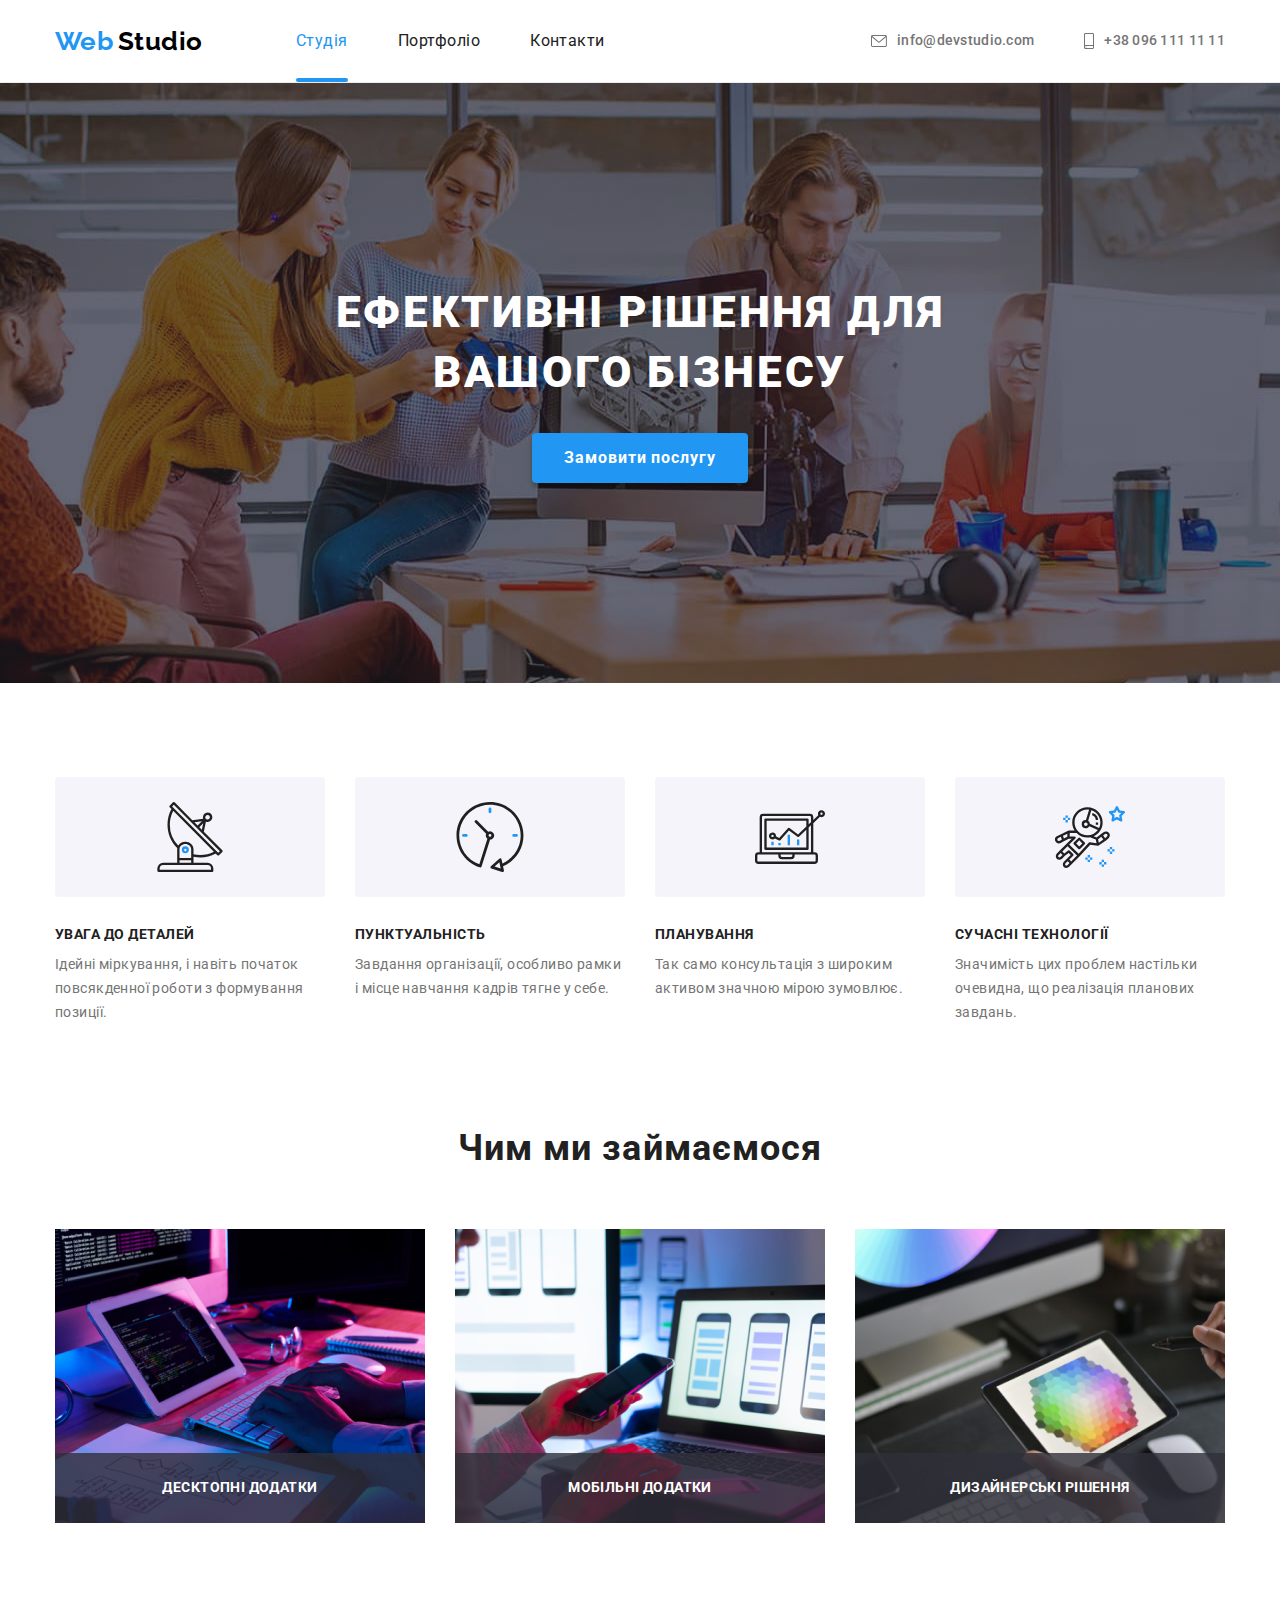
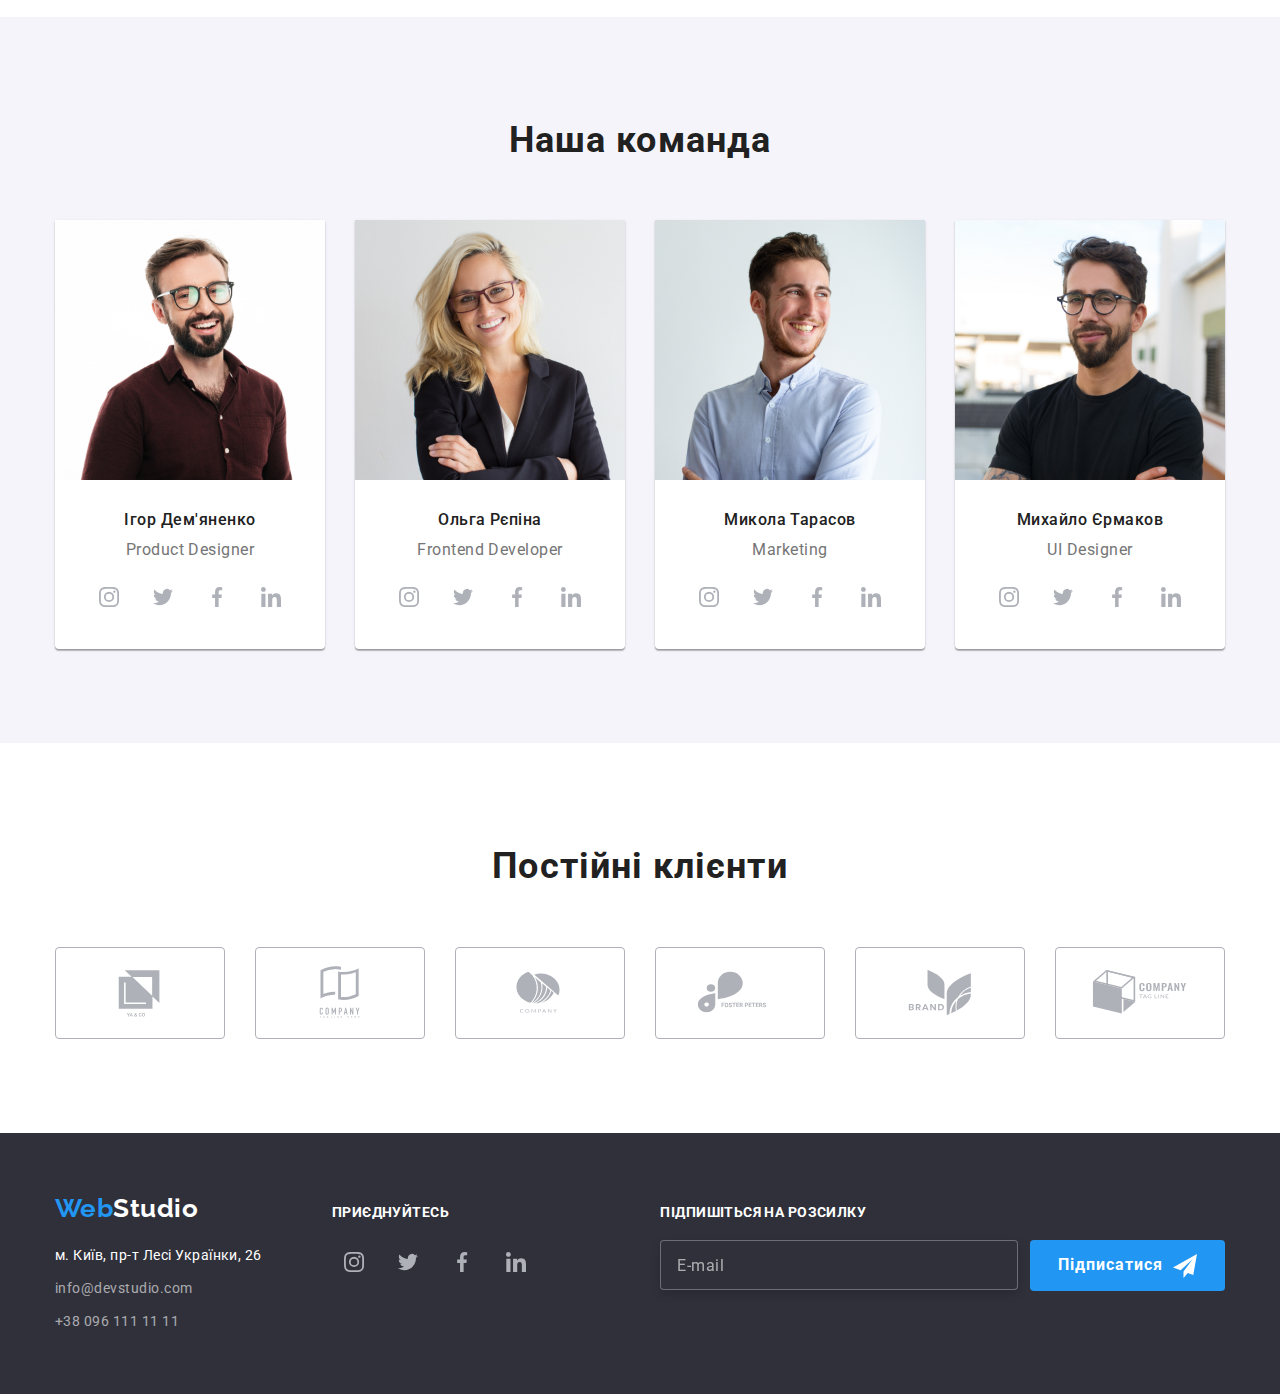
==== commit 8ab89104: "New" ====
--- a/index.html
+++ b/index.html
@@ -9,7 +9,7 @@
             rel="stylesheet">
     <link rel="stylesheet" href="https://cdnjs.cloudflare.com/ajax/libs/modern-normalize/1.1.0/modern-normalize.min.css">
     <link rel="stylesheet" href="./css/main.min.css">
-    <link rel="stylesheet" href="./css/styles.css">
+
 </head>
 
     <!-- Шапка -->
@@ -63,6 +63,65 @@
             </div>       
         </section>
 
+    <!-- Модальное окно -->
+    <div class="backdrop is-hidden" data-modal>
+        <div class="modal">
+            
+            <button class="modal__button-close" type="button" data-modal-close>
+                <svg width="18" height="18">
+                    <use href="./images/icons.svg#close"></use>
+                </svg>
+            </button>
+
+            <h2 class="modal__title">Залиште свої дані, ми вам передзвонимо</h2>
+
+            <form class="modal__form" autocomplete="on">
+
+                <label class="modal__label-title" for="user-name">Ім'я</label>
+                <div class="modal__case">
+                    <input class="modal__input" type="text" name="user-name" id="user-name">
+                    <svg class="modal__icon" width="18" height="18">
+                        <use href="./images/icons.svg#form-person"></use>
+                    </svg>
+                </div>
+
+                <label class="modal__label-title" for="phone">Телефон</label>
+                <div class="modal__case">
+                    <input class="modal__input" type="tel" name="phone" id="phone">
+                    <svg class="modal__icon" width="18" height="18">
+                        <use href="./images/icons.svg#form-phone"></use>
+                    </svg>
+                </div>
+
+                <label class="modal__label-title" for="email">Пошта</label>
+                <div class="modal__case">
+                    <input class="modal__input" type="email" name="email" id="email">
+                    <svg class="modal__icon" width="18" height="18">
+                        <use href="./images/icons.svg#form-email"></use>
+                    </svg>
+                </div>
+
+                <label class="modal__label-title" for="comment">Коментар</label>
+                <textarea class="modal__comment" name="comments" id="comment" rows="10" placeholder="Введіть текст"></textarea>
+
+                <div class="modal__license">
+                    <Label class="modal__license-label" for="license">
+                        <input class="modal__checkbox" type="checkbox" name="agree" value="license" id="license">
+                        <svg class="modal__checkbox-icon" width="16" height="15">
+                            <use class="modal__icon-unchecked" href="./images/icons.svg#cube"></use>
+                            <use class="modal__icon-checked" href="./images/icons.svg#icon_check"></use>
+                        </svg>
+                        Погоджуюся з розсилкою та приймаю
+                    </Label>
+                    <a class="modal__license-link" href="">Умови договору
+                    </a>
+                </div>
+
+                <button class="modal__button" type="submit">Відправити</button>
+            </form>            
+        </div>
+    </div>
+
     <!--  Перечень преимуществ-->
         <section class="section">
             <div class="container">
@@ -422,65 +481,6 @@
         </div>
     </footer>
 
-       <!-- Модальное окно -->
-    <div class="backdrop is-hidden" data-modal>
-        <div class="modal">
-            
-            <button class="modal__button-close" type="button" data-modal-close>
-                <svg width="18" height="18">
-                    <use href="./images/icons.svg#close"></use>
-                </svg>
-            </button>
-
-            <h2 class="modal__title">Залиште свої дані, ми вам передзвонимо</h2>
-
-            <form class="modal__form" autocomplete="on">
-
-                <label class="modal__label-title" for="user-name">Ім'я</label>
-                <div class="modal__case">
-                    <input class="modal__input" type="text" name="user-name" id="user-name">
-                    <svg class="modal__icon" width="18" height="18">
-                        <use href="./images/icons.svg#form-person"></use>
-                    </svg>
-                </div>
-
-                <label class="modal__label-title" for="phone">Телефон</label>
-                <div class="modal__case">
-                    <input class="modal__input" type="tel" name="phone" id="phone">
-                    <svg class="modal__icon" width="18" height="18">
-                        <use href="./images/icons.svg#form-phone"></use>
-                    </svg>
-                </div>
-
-                <label class="modal__label-title" for="email">Пошта</label>
-                <div class="modal__case">
-                    <input class="modal__input" type="email" name="email" id="email">
-                    <svg class="modal__icon" width="18" height="18">
-                        <use href="./images/icons.svg#form-email"></use>
-                    </svg>
-                </div>
-
-                <label class="modal__label-title" for="comment">Коментар</label>
-                <textarea class="modal__comment" name="comments" id="comment" rows="10" placeholder="Введіть текст"></textarea>
-
-                <div class="modal__license">
-                    <Label class="modal__license-label" for="license">
-                        <input class="modal__checkbox" type="checkbox" name="agree" value="license" id="license">
-                        <svg class="modal__checkbox-icon" width="16" height="15">
-                            <use class="modal__icon-unchecked" href="./images/icons.svg#cube"></use>
-                            <use class="modal__icon-checked" href="./images/icons.svg#icon_check"></use>
-                        </svg>
-                        Погоджуюся з розсилкою та приймаю
-                    </Label>
-                    <a class="modal__license-link" href="">Умови договору
-                    </a>
-                </div>
-
-                <button class="modal__button" type="submit">Відправити</button>
-            </form>            
-        </div>
-    </div>
-
     <!-- Скрипт -->
     <script src="./js/modal.js"></script>
 
--- a/css/main.min.css
+++ b/css/main.min.css
@@ -1 +1 @@
-:root{--pure-white: #ffffff;--primary-text-color: #757575;--main-text-color: #212121;--sec-title: #212121;--link-color: #2196F3;--bg-color: #F5F4FA;--bg-color-button: #2196F3;--icon-color: #AFB1B8;--border-radius: 4px;--timing-function: cubic-bezier(0.4, 0, 0.2, 1)}.hidden{position:absolute;width:1px;height:1px;margin:-1px;border:0;padding:0;white-space:nowrap;-webkit-clip-path:inset(100%);clip-path:inset(100%);clip:rect(0 0 0 0);overflow:hidden}body{color:var(--primary-text-color);background-color:var(--pure-white);font-family:Roboto,sans-serif;letter-spacing:.03em}.section{padding:94px 0}.section__title{margin-bottom:50px;color:var(--sec-title);font-weight:700;font-size:36px;line-height:1.66;text-align:center;letter-spacing:.03em}h1,h2,h3,h4,h5,h6,p{margin:0}ul{list-style:none;padding:0;margin:0}li{list-style:none}a{text-decoration:none;cursor:pointer}img{display:block}.container{width:1200px;padding-left:15px;padding-right:15px;margin:0 auto}.header{border-bottom:1px solid #ececec}.header__helmet,.nav,.nav__list,.contacts{display:-webkit-box;display:-ms-flexbox;display:flex;-webkit-box-align:center;-ms-flex-align:center;align-items:center}.nav__list{margin-left:93px}.nav__list .nav__link--active{color:var(--link-color)}.nav__link{display:block;position:relative;padding:32px 0;color:var(--main-text-color);-webkit-transition:color 250ms var(--timing-function);transition:color 250ms var(--timing-function)}.nav__link:hover,.nav__link:focus{color:var(--link-color)}.nav__link::after{content:"";display:block;position:absolute;bottom:0;width:100%;height:4px;border-radius:2px;background-color:var(--link-color);-webkit-transform:scaleX(0);transform:scaleX(0);-webkit-transition:-webkit-transform 250ms var(--timing-function);transition:-webkit-transform 250ms var(--timing-function);transition:transform 250ms var(--timing-function);transition:transform 250ms var(--timing-function), -webkit-transform 250ms var(--timing-function)}.nav__link:hover::after,.nav__link:focus::after{display:block;-webkit-transform:scaleX(1);transform:scaleX(1)}.nav__item:not(:last-child){margin-right:50px}.nav__link--active::after{content:"";display:block;position:absolute;bottom:0;width:100%;height:4px;border-radius:2px;background-color:var(--link-color);-webkit-transform:scaleX(1);transform:scaleX(1)}.contacts{margin-left:auto}.contacts .contacts__item+.contacts__item{margin-left:50px}.contacts__link{display:-webkit-box;display:-ms-flexbox;display:flex;-webkit-box-align:center;-ms-flex-align:center;align-items:center;color:var(--primary-text-color);-webkit-transition:color 250ms var(--timing-function);transition:color 250ms var(--timing-function)}.contacts__link:hover,.contacts__link:focus{color:var(--link-color)}.contacts__icon{margin-right:10px;fill:var(--primary-text-color)}.contacts__link:hover>.contacts__icon,.contacts__link:focus>.contacts__icon{fill:var(--link-color)}.nav-list .nav__item,.contacts .contacts__link{font-weight:500;font-size:14px;line-height:1.14;letter-spacing:.02em}.hero{max-width:1600px;height:600px;padding-top:200px;padding-bottom:200px;margin:0 auto;background-image:-webkit-gradient(linear, left top, right top, from(rgba(47, 48, 58, 0.4)), to(rgba(47, 48, 58, 0.4))),url(../images/hero-img.jpg);background-image:linear-gradient(to right, rgba(47, 48, 58, 0.4), rgba(47, 48, 58, 0.4)),url(../images/hero-img.jpg);background-color:#c4c4c4;background-repeat:no-repeat;background-position:center;background-size:cover}.hero__title{margin-bottom:30px;color:var(--pure-white);font-weight:900;font-size:44px;line-height:1.36;text-align:center;letter-spacing:.06em;text-transform:uppercase}.edge{display:-webkit-box;display:-ms-flexbox;display:flex;-webkit-box-pack:justify;-ms-flex-pack:justify;justify-content:space-between}.edge__item{width:calc((100% - 90px)/4);margin-right:30px}.edge__item:last-child{margin-right:0}.edge__case{display:-webkit-box;display:-ms-flexbox;display:flex;-webkit-box-pack:center;-ms-flex-pack:center;justify-content:center;-webkit-box-align:center;-ms-flex-align:center;align-items:center;width:270px;height:120px;margin-bottom:30px;border-radius:var(--border-radius);background-color:var(--bg-color)}.edge__icon{fill:var(--main-text-color)}.edge__title{margin-bottom:10px;color:var(--main-text-color);font-weight:700;font-size:14px;line-height:1.14}.edge__text{font-weight:400;font-size:14px;line-height:1.71;letter-spacing:.03em}.section--pt{padding-top:0}.bussines{display:-webkit-box;display:-ms-flexbox;display:flex;-webkit-box-pack:justify;-ms-flex-pack:justify;justify-content:space-between}.bussines__father{position:relative}.bussines__son{display:-webkit-box;display:-ms-flexbox;display:flex;-webkit-box-pack:center;-ms-flex-pack:center;justify-content:center;-webkit-box-align:center;-ms-flex-align:center;align-items:center;position:absolute;width:100%;height:70px;bottom:0;background-color:rgba(47,48,58,.8)}.bussines__title{font-weight:700;font-size:14px;line-height:1.14;text-align:center;letter-spacing:.03em;text-transform:uppercase;color:var(--pure-white)}.section--bg{background-color:var(--bg-color)}.our-team{display:-webkit-box;display:-ms-flexbox;display:flex;-webkit-box-pack:justify;-ms-flex-pack:justify;justify-content:space-between}.our-team__item{background-color:var(--pure-white);-webkit-box-shadow:0px 1px 3px rgba(0,0,0,.12),0px 1px 1px rgba(0,0,0,.14),0px 2px 1px rgba(0,0,0,.2);box-shadow:0px 1px 3px rgba(0,0,0,.12),0px 1px 1px rgba(0,0,0,.14),0px 2px 1px rgba(0,0,0,.2);border-radius:0px 0px 4px 4px}.our-team__wadding{padding:30px 0}.our-team__title{color:var(--sec-title);margin-bottom:10px;font-weight:500;font-size:16px;line-height:1.2;text-align:center;letter-spacing:.03em}.our-team__text{padding-bottom:16px;font-weight:400;font-size:16px;line-height:1.2;text-align:center;letter-spacing:.03em}.clients{display:-webkit-box;display:-ms-flexbox;display:flex;-webkit-box-pack:justify;-ms-flex-pack:justify;justify-content:space-between}.clients__link{display:-webkit-box;display:-ms-flexbox;display:flex;-webkit-box-align:center;-ms-flex-align:center;align-items:center;-webkit-box-pack:center;-ms-flex-pack:center;justify-content:center;width:170px;height:92px;border:1px solid var(--icon-color);border-radius:4px;-webkit-transition:border 250ms var(--timing-function);transition:border 250ms var(--timing-function)}.clients__link:hover,.clients__link:focus{border:1px solid var(--link-color)}.clients__icon{fill:var(--icon-color);-webkit-transition:fill 250ms var(--timing-function);transition:fill 250ms var(--timing-function)}.clients__link:hover>.clients__icon,.clients__link:focus>.clients__icon{fill:var(--link-color)}.logo{font-family:Raleway,sans-serif;font-weight:700;font-size:26px;line-height:1.2;color:#2196f3}.logo--head{color:#000}.logo--footer{color:var(--pure-white)}.hero__button{color:var(--pure-white);background-color:var(--bg-color-button);-webkit-box-shadow:0 4px 4px 0 rgba(0,0,0,.25);box-shadow:0 4px 4px 0 rgba(0,0,0,.25);font-weight:700;font-size:16px;line-height:1.88;display:-webkit-box;display:-ms-flexbox;display:flex;-webkit-box-align:center;-ms-flex-align:center;align-items:center;letter-spacing:.06em;border:none;border-radius:var(--border-radius);padding:10px 32px;margin:0 auto;cursor:pointer;-webkit-transition:background-color 250ms var(--timing-function);transition:background-color 250ms var(--timing-function)}.hero__button:hover,.hero__button:focus{background-color:#188ce8;-webkit-box-shadow:0px 4px 4px rgba(0,0,0,.15);box-shadow:0px 4px 4px rgba(0,0,0,.15);border-radius:4px}.port-buttons{display:-webkit-box;display:-ms-flexbox;display:flex;-webkit-box-pack:center;-ms-flex-pack:center;justify-content:center;margin-bottom:50px}.port-buttons .port-buttons__list+.port-buttons__list{margin-left:8px}.port-buttons__button{color:var(--main-text-color);background-color:#f5f4fa;border:none;font-weight:500;font-size:16px;line-height:1.62;text-align:center;letter-spacing:.03em;border-radius:var(--border-radius);padding:6px 22px;cursor:pointer;-webkit-transition:color 250ms var(--timing-function),background-color 250ms var(--timing-function),border-color 250ms var(--timing-function),-webkit-box-shadow 250ms var(--timing-function);transition:color 250ms var(--timing-function),background-color 250ms var(--timing-function),border-color 250ms var(--timing-function),-webkit-box-shadow 250ms var(--timing-function);transition:color 250ms var(--timing-function),background-color 250ms var(--timing-function),border-color 250ms var(--timing-function),box-shadow 250ms var(--timing-function);transition:color 250ms var(--timing-function),background-color 250ms var(--timing-function),border-color 250ms var(--timing-function),box-shadow 250ms var(--timing-function),-webkit-box-shadow 250ms var(--timing-function)}.port-buttons__button:hover,.port-buttons__button:focus{color:#fff;background-color:var(--bg-color-button);border-color:var(--bg-color-button);-webkit-box-shadow:0px 3px 1px rgba(0,0,0,.1),0px 1px 2px rgba(0,0,0,.08),0px 2px 2px rgba(0,0,0,.12);box-shadow:0px 3px 1px rgba(0,0,0,.1),0px 1px 2px rgba(0,0,0,.08),0px 2px 2px rgba(0,0,0,.12)}.footer__button{font-weight:700;font-size:16px;line-height:1.88;display:-webkit-box;display:-ms-flexbox;display:flex;-webkit-box-align:center;-ms-flex-align:center;align-items:center;text-align:center;letter-spacing:.06em;border:none;border-radius:var(--border-radius);margin-left:12px;padding:10px 28px;cursor:pointer;color:var(--pure-white);background-color:var(--bg-color-button);-webkit-transition:background-color 250ms var(--timing-function);transition:background-color 250ms var(--timing-function)}.footer__button:hover,.footer__button:focus{background-color:#188ce8;-webkit-box-shadow:0px 4px 4px rgba(0,0,0,.15);box-shadow:0px 4px 4px rgba(0,0,0,.15);border-radius:4px}.footer__button--icon-ml{margin-left:10px}.modal__button-close{position:absolute;top:8px;right:8px;display:-webkit-box;display:-ms-flexbox;display:flex;-webkit-box-pack:center;-ms-flex-pack:center;justify-content:center;-webkit-box-align:center;-ms-flex-align:center;align-items:center;width:30px;height:30px;padding:0;background-color:var(--pure-white);border:1px solid rgba(0,0,0,.1);border-radius:50px;-webkit-transition:fill 250ms var(--timing-function);transition:fill 250ms var(--timing-function);cursor:pointer}.modal__button-close:hover,.modal__button-close:focus{fill:var(--link-color)}.modal__button{color:var(--pure-white);background-color:var(--bg-color-button);font-weight:700;font-size:16px;line-height:1.88;display:-webkit-box;display:-ms-flexbox;display:flex;-webkit-box-align:center;-ms-flex-align:center;align-items:center;text-align:center;letter-spacing:.06em;border:none;border-radius:var(--border-radius);margin:0 auto;padding:10px 52px;cursor:pointer;-webkit-transition:background-color 250ms var(--timing-function);transition:background-color 250ms var(--timing-function)}.modal__button:hover,.modal__button:focus{background-color:#188ce8;-webkit-box-shadow:0px 4px 4px rgba(0,0,0,.15);box-shadow:0px 4px 4px rgba(0,0,0,.15);border-radius:var(--border-radius)}.backdrop{position:fixed;top:0;bottom:0;left:0;right:0;background-color:rgba(0,0,0,.2);opacity:1;-webkit-transition:opacity 250ms var(--timing-function);transition:opacity 250ms var(--timing-function)}.backdrop.is-hidden{opacity:0;pointer-events:none;visibility:hidden}.modal{position:absolute;top:50%;left:50%;-webkit-transform:translate(-50%, -50%);transform:translate(-50%, -50%);width:528px;min-height:581px;padding:40px;background-color:var(--pure-white);-webkit-box-shadow:0px 1px 3px rgba(0,0,0,.12),0px 1px 1px rgba(0,0,0,.14),0px 2px 1px rgba(0,0,0,.2);box-shadow:0px 1px 3px rgba(0,0,0,.12),0px 1px 1px rgba(0,0,0,.14),0px 2px 1px rgba(0,0,0,.2);border-radius:var(--border-radius)}.modal__title{margin-bottom:12px;font-weight:700;font-size:20px;line-height:1.15;text-align:center;letter-spacing:.03em;color:var(--main-text-color)}.modal__form{display:-webkit-box;display:-ms-flexbox;display:flex;-webkit-box-orient:vertical;-webkit-box-direction:normal;-ms-flex-direction:column;flex-direction:column}.modal__form input{border:1px solid rgba(33,33,33,.2);border-radius:var(--border-radius);-webkit-transition:border-color 250ms var(--timing-function);transition:border-color 250ms var(--timing-function)}.modal__form input:hover,.modal__form input:focus{border-color:var(--link-color);outline:0}.modal__form ::-webkit-input-placeholder{font-weight:400;font-size:12px;line-height:1.67;letter-spacing:.01em;color:rgba(117,117,117,.5)}.modal__form ::-moz-placeholder{font-weight:400;font-size:12px;line-height:1.67;letter-spacing:.01em;color:rgba(117,117,117,.5)}.modal__form :-ms-input-placeholder{font-weight:400;font-size:12px;line-height:1.67;letter-spacing:.01em;color:rgba(117,117,117,.5)}.modal__form ::-ms-input-placeholder{font-weight:400;font-size:12px;line-height:1.67;letter-spacing:.01em;color:rgba(117,117,117,.5)}.modal__form ::placeholder{font-weight:400;font-size:12px;line-height:1.67;letter-spacing:.01em;color:rgba(117,117,117,.5)}.modal__label-title{font-weight:400;font-size:12px;line-height:1.67;letter-spacing:.01em}.modal__case{position:relative;display:-webkit-box;display:-ms-flexbox;display:flex;-webkit-box-orient:vertical;-webkit-box-direction:normal;-ms-flex-direction:column;flex-direction:column;margin-bottom:7px}.modal__icon{position:absolute;display:inline-block;top:11px;left:12px;fill:var(--main-text-color);-webkit-transition:fill 250ms var(--timing-function);transition:fill 250ms var(--timing-function)}.modal__input{padding-left:42px;height:40px}.modal__input:hover+.modal__icon,.modal__input:focus+.modal__icon{fill:var(--link-color)}.modal__comment{resize:none;height:120px;margin-bottom:20px;padding:12px 16px;border:1px solid rgba(33,33,33,.2);border-radius:var(--border-radius);-webkit-transition:border-color 250ms var(--timing-function);transition:border-color 250ms var(--timing-function)}.modal__comment:hover,.modal__comment:focus{border:1px solid var(--link-color);outline:0}.modal__license{display:-webkit-box;display:-ms-flexbox;display:flex;-webkit-box-pack:center;-ms-flex-pack:center;justify-content:center;font-weight:400;font-size:14px;line-height:1.71;letter-spacing:.03em;margin-bottom:30px}.modal__license-label{display:-webkit-box;display:-ms-flexbox;display:flex;-webkit-box-align:center;-ms-flex-align:center;align-items:center;margin-right:4px;-webkit-user-select:none;-moz-user-select:none;-ms-user-select:none;user-select:none}.modal__checkbox{position:absolute;-webkit-appearance:none;-moz-appearance:none;appearance:none}.modal__checkbox-icon{margin-right:7px}.modal__checkbox-icon .modal__icon-unchecked{fill:var(--main-text-color);-webkit-transition:opacity 250ms;transition:opacity 250ms}.modal__checkbox-icon .modal__icon-checked{opacity:0;-webkit-transition:opacity 250ms;transition:opacity 250ms}.modal__checkbox:checked+.modal__checkbox-icon .modal__icon-checked{opacity:1}.modal__license-link{-webkit-text-decoration-line:underline;text-decoration-line:underline;color:var(--link-color)}.socials{display:-webkit-box;display:-ms-flexbox;display:flex;-webkit-box-pack:justify;-ms-flex-pack:justify;justify-content:space-between;margin:0 32px}.socials__link{display:-webkit-box;display:-ms-flexbox;display:flex;-webkit-box-align:center;-ms-flex-align:center;align-items:center;-webkit-box-pack:center;-ms-flex-pack:center;justify-content:center;width:44px;height:44px;border-radius:50%;-webkit-transition:background-color 250ms var(--timing-function);transition:background-color 250ms var(--timing-function)}.socials__link:hover,.socials__link:focus{background-color:var(--link-color)}.socials__icon{fill:var(--icon-color);-webkit-transition:fill 250ms var(--timing-function);transition:fill 250ms var(--timing-function)}.socials__link:hover>.socials__icon,.socials__link:focus>.socials__icon{fill:var(--pure-white)}/*# sourceMappingURL=main.min.css.map */+:root{--pure-white: #ffffff;--primary-text-color: #757575;--main-text-color: #212121;--sec-title: #212121;--link-color: #2196F3;--bg-color: #F5F4FA;--bg-color-button: #2196F3;--icon-color: #AFB1B8;--border-radius: 4px;--timing-function: cubic-bezier(0.4, 0, 0.2, 1)}.hidden{position:absolute;width:1px;height:1px;margin:-1px;border:0;padding:0;white-space:nowrap;-webkit-clip-path:inset(100%);clip-path:inset(100%);clip:rect(0 0 0 0);overflow:hidden}body{color:var(--primary-text-color);background-color:var(--pure-white);font-family:Roboto,sans-serif;letter-spacing:.03em}.section{padding:94px 0}.section__title{margin-bottom:50px;color:var(--sec-title);font-weight:700;font-size:36px;line-height:1.66;text-align:center;letter-spacing:.03em}h1,h2,h3,h4,h5,h6,p{margin:0}ul{list-style:none;padding:0;margin:0}li{list-style:none}a{text-decoration:none;cursor:pointer}img{display:block}.container{width:1200px;padding-left:15px;padding-right:15px;margin:0 auto}.header{border-bottom:1px solid #ececec}.header__helmet,.nav,.nav__list,.contacts{display:-webkit-box;display:-ms-flexbox;display:flex;-webkit-box-align:center;-ms-flex-align:center;align-items:center}.nav__list{margin-left:93px}.nav__list .nav__link--active{color:var(--link-color)}.nav__link{display:block;position:relative;padding:32px 0;color:var(--main-text-color);-webkit-transition:color 250ms var(--timing-function);transition:color 250ms var(--timing-function)}.nav__link:hover,.nav__link:focus{color:var(--link-color)}.nav__link::after{content:"";display:block;position:absolute;bottom:0;width:100%;height:4px;border-radius:2px;background-color:var(--link-color);-webkit-transform:scaleX(0);transform:scaleX(0);-webkit-transition:-webkit-transform 250ms var(--timing-function);transition:-webkit-transform 250ms var(--timing-function);transition:transform 250ms var(--timing-function);transition:transform 250ms var(--timing-function), -webkit-transform 250ms var(--timing-function)}.nav__link:hover::after,.nav__link:focus::after{display:block;-webkit-transform:scaleX(1);transform:scaleX(1)}.nav__item:not(:last-child){margin-right:50px}.nav__link--active::after{content:"";display:block;position:absolute;bottom:0;width:100%;height:4px;border-radius:2px;background-color:var(--link-color);-webkit-transform:scaleX(1);transform:scaleX(1)}.contacts{margin-left:auto}.contacts .contacts__item+.contacts__item{margin-left:50px}.contacts__link{display:-webkit-box;display:-ms-flexbox;display:flex;-webkit-box-align:center;-ms-flex-align:center;align-items:center;color:var(--primary-text-color);-webkit-transition:color 250ms var(--timing-function);transition:color 250ms var(--timing-function)}.contacts__link:hover,.contacts__link:focus{color:var(--link-color)}.contacts__icon{margin-right:10px;fill:var(--primary-text-color)}.contacts__link:hover>.contacts__icon,.contacts__link:focus>.contacts__icon{fill:var(--link-color)}.nav-list .nav__item,.contacts .contacts__link{font-weight:500;font-size:14px;line-height:1.14;letter-spacing:.02em}.hero{max-width:1600px;padding-top:200px;padding-bottom:200px;margin:0 auto;background-image:-webkit-gradient(linear, left top, right top, from(rgba(47, 48, 58, 0.4)), to(rgba(47, 48, 58, 0.4))),url(../images/hero-img.jpg);background-image:linear-gradient(to right, rgba(47, 48, 58, 0.4), rgba(47, 48, 58, 0.4)),url(../images/hero-img.jpg);background-color:#c4c4c4;background-repeat:no-repeat;background-position:center;background-size:cover}.hero__title{margin-bottom:30px;color:var(--pure-white);font-weight:900;font-size:44px;line-height:1.36;text-align:center;letter-spacing:.06em;text-transform:uppercase}.edge{display:-webkit-box;display:-ms-flexbox;display:flex;-webkit-box-pack:justify;-ms-flex-pack:justify;justify-content:space-between}.edge__item{width:calc((100% - 90px)/4);margin-right:30px}.edge__item:last-child{margin-right:0}.edge__case{display:-webkit-box;display:-ms-flexbox;display:flex;-webkit-box-pack:center;-ms-flex-pack:center;justify-content:center;-webkit-box-align:center;-ms-flex-align:center;align-items:center;width:270px;height:120px;margin-bottom:30px;border-radius:var(--border-radius);background-color:var(--bg-color)}.edge__icon{fill:var(--main-text-color)}.edge__title{margin-bottom:10px;color:var(--main-text-color);font-weight:700;font-size:14px;line-height:1.14}.edge__text{font-weight:400;font-size:14px;line-height:1.71;letter-spacing:.03em}.section--pt{padding-top:0}.bussines{display:-webkit-box;display:-ms-flexbox;display:flex;-webkit-box-pack:justify;-ms-flex-pack:justify;justify-content:space-between}.bussines__father{position:relative}.bussines__son{display:-webkit-box;display:-ms-flexbox;display:flex;-webkit-box-pack:center;-ms-flex-pack:center;justify-content:center;-webkit-box-align:center;-ms-flex-align:center;align-items:center;position:absolute;width:100%;height:70px;bottom:0;background-color:rgba(47,48,58,.8)}.bussines__title{font-weight:700;font-size:14px;line-height:1.14;text-align:center;letter-spacing:.03em;text-transform:uppercase;color:var(--pure-white)}.section--bg{background-color:var(--bg-color)}.our-team{display:-webkit-box;display:-ms-flexbox;display:flex;-webkit-box-pack:justify;-ms-flex-pack:justify;justify-content:space-between}.our-team__item{background-color:var(--pure-white);-webkit-box-shadow:0px 1px 3px rgba(0,0,0,.12),0px 1px 1px rgba(0,0,0,.14),0px 2px 1px rgba(0,0,0,.2);box-shadow:0px 1px 3px rgba(0,0,0,.12),0px 1px 1px rgba(0,0,0,.14),0px 2px 1px rgba(0,0,0,.2);border-radius:0px 0px 4px 4px}.our-team__wadding{padding:30px 0}.our-team__title{color:var(--sec-title);margin-bottom:10px;font-weight:500;font-size:16px;line-height:1.2;text-align:center;letter-spacing:.03em}.our-team__text{padding-bottom:16px;font-weight:400;font-size:16px;line-height:1.2;text-align:center;letter-spacing:.03em}.clients{display:-webkit-box;display:-ms-flexbox;display:flex;-webkit-box-pack:justify;-ms-flex-pack:justify;justify-content:space-between}.clients__link{display:-webkit-box;display:-ms-flexbox;display:flex;-webkit-box-align:center;-ms-flex-align:center;align-items:center;-webkit-box-pack:center;-ms-flex-pack:center;justify-content:center;width:170px;height:92px;border:1px solid var(--icon-color);border-radius:4px;-webkit-transition:border 250ms var(--timing-function);transition:border 250ms var(--timing-function)}.clients__link:hover,.clients__link:focus{border:1px solid var(--link-color)}.clients__icon{fill:var(--icon-color);-webkit-transition:fill 250ms var(--timing-function);transition:fill 250ms var(--timing-function)}.clients__link:hover>.clients__icon,.clients__link:focus>.clients__icon{fill:var(--link-color)}.footer{background-color:#2f303a;padding:60px 0}.footer__case{display:-webkit-box;display:-ms-flexbox;display:flex;-webkit-box-align:baseline;-ms-flex-align:baseline;align-items:baseline}.container address{display:-webkit-box;display:-ms-flexbox;display:flex;-webkit-box-orient:vertical;-webkit-box-direction:normal;-ms-flex-direction:column;flex-direction:column;margin-top:20px}address a+a{margin-top:9px}.footer__adress{color:#fff}.footer__contact{color:rgba(255,255,255,.6);-webkit-transition:color 250ms var(--timing-function);transition:color 250ms var(--timing-function)}.footer__contact:hover,.footer__contact:focus{color:var(--link-color)}.footer__adress,.footer__contact{font-style:normal;font-weight:400;font-size:14px;line-height:1.71}.footer--margin{margin-left:70px}.footer__title{margin-bottom:20px;font-weight:700;font-size:14px;line-height:1.14;letter-spacing:.03em;text-transform:uppercase;color:var(--pure-white)}.socials.socials--footer-place{margin:0}.socials__item:not(:last-child){margin-right:10px}.socials__icon--footer-color{fill:var(--pure-white)}.footer__email{margin-left:auto}.footer__subscribe{display:-webkit-box;display:-ms-flexbox;display:flex}.footer__subscribe ::-webkit-input-placeholder{font-weight:400;font-size:16px;line-height:1.25;display:-webkit-box;display:flex;-webkit-box-align:center;align-items:center;letter-spacing:.03em;color:rgba(255,255,255,.6)}.footer__subscribe ::-moz-placeholder{font-weight:400;font-size:16px;line-height:1.25;display:flex;align-items:center;letter-spacing:.03em;color:rgba(255,255,255,.6)}.footer__subscribe :-ms-input-placeholder{font-weight:400;font-size:16px;line-height:1.25;display:-ms-flexbox;display:flex;-ms-flex-align:center;align-items:center;letter-spacing:.03em;color:rgba(255,255,255,.6)}.footer__subscribe ::-ms-input-placeholder{font-weight:400;font-size:16px;line-height:1.25;display:-ms-flexbox;display:flex;-ms-flex-align:center;align-items:center;letter-spacing:.03em;color:rgba(255,255,255,.6)}.footer__subscribe ::placeholder{font-weight:400;font-size:16px;line-height:1.25;display:-webkit-box;display:-ms-flexbox;display:flex;-webkit-box-align:center;-ms-flex-align:center;align-items:center;letter-spacing:.03em;color:rgba(255,255,255,.6)}.footer__mail{width:358px;height:50px;padding-left:16px;border:1px solid rgba(255,255,255,.3);-webkit-filter:drop-shadow(0px 4px 4px rgba(0, 0, 0, 0.15));filter:drop-shadow(0px 4px 4px rgba(0, 0, 0, 0.15));border-radius:var(--border-radius);color:var(--pure-white);background-color:#2f303a}.work-list{display:-webkit-box;display:-ms-flexbox;display:flex;-ms-flex-wrap:wrap;flex-wrap:wrap}.work-list__item{width:calc((100% - 60px)/3);margin-right:30px;margin-bottom:30px}.work-list__item:nth-child(3n){margin-right:0}.work-list__item:nth-last-child(-n+3){margin-bottom:0}.work-list__link{display:block;-webkit-transition:-webkit-box-shadow 250ms var(--timing-function);transition:-webkit-box-shadow 250ms var(--timing-function);transition:box-shadow 250ms var(--timing-function);transition:box-shadow 250ms var(--timing-function), -webkit-box-shadow 250ms var(--timing-function)}.work-list__link:hover,.work-list__link:focus{-webkit-box-shadow:0px 1px 1px rgba(0,0,0,.12),0px 4px 4px rgba(0,0,0,.06),1px 4px 6px rgba(0,0,0,.16);box-shadow:0px 1px 1px rgba(0,0,0,.12),0px 4px 4px rgba(0,0,0,.06),1px 4px 6px rgba(0,0,0,.16)}.work-list__father{position:relative;overflow:hidden}.work-list__son{position:absolute;display:-webkit-box;display:-ms-flexbox;display:flex;-webkit-box-align:center;-ms-flex-align:center;align-items:center;padding:0 24px;width:100%;height:100%;background-color:rgba(33,150,243,.9);-webkit-transform:translateY(0);transform:translateY(0);-webkit-transition:-webkit-transform 250ms var(--timing-function);transition:-webkit-transform 250ms var(--timing-function);transition:transform 250ms var(--timing-function);transition:transform 250ms var(--timing-function), -webkit-transform 250ms var(--timing-function)}.work-list__link:hover .work-list__son,.work-list__link:focus .work-list__son{-webkit-transform:translateY(-100%);transform:translateY(-100%)}.work-list__text{font-weight:400;font-size:18px;line-height:1.56;letter-spacing:.03em;color:var(--pure-white)}.work-list__wadding{padding:20px 24px;border:1px solid #eee;border-top:none}.work-list__title{margin-bottom:4px;color:var(--main-text-color);font-weight:700;font-size:18px;line-height:2;letter-spacing:.06em}.work-list__name{font-weight:400;font-size:16px;line-height:1.88;color:var(--primary-text-color)}.logo{font-family:Raleway,sans-serif;font-weight:700;font-size:26px;line-height:1.2;color:#2196f3}.logo--head{color:#000}.logo--footer{color:var(--pure-white)}.hero__button{color:var(--pure-white);background-color:var(--bg-color-button);-webkit-box-shadow:0 4px 4px 0 rgba(0,0,0,.25);box-shadow:0 4px 4px 0 rgba(0,0,0,.25);font-weight:700;font-size:16px;line-height:1.88;display:-webkit-box;display:-ms-flexbox;display:flex;-webkit-box-align:center;-ms-flex-align:center;align-items:center;letter-spacing:.06em;border:none;border-radius:var(--border-radius);padding:10px 32px;margin:0 auto;cursor:pointer;-webkit-transition:background-color 250ms var(--timing-function);transition:background-color 250ms var(--timing-function)}.hero__button:hover,.hero__button:focus{background-color:#188ce8;-webkit-box-shadow:0px 4px 4px rgba(0,0,0,.15);box-shadow:0px 4px 4px rgba(0,0,0,.15);border-radius:4px}.port-buttons{display:-webkit-box;display:-ms-flexbox;display:flex;-webkit-box-pack:center;-ms-flex-pack:center;justify-content:center;margin-bottom:50px}.port-buttons .port-buttons__list+.port-buttons__list{margin-left:8px}.port-buttons__button{color:var(--main-text-color);background-color:#f5f4fa;border:none;font-weight:500;font-size:16px;line-height:1.62;text-align:center;letter-spacing:.03em;border-radius:var(--border-radius);padding:6px 22px;cursor:pointer;-webkit-transition:color 250ms var(--timing-function),background-color 250ms var(--timing-function),border-color 250ms var(--timing-function),-webkit-box-shadow 250ms var(--timing-function);transition:color 250ms var(--timing-function),background-color 250ms var(--timing-function),border-color 250ms var(--timing-function),-webkit-box-shadow 250ms var(--timing-function);transition:color 250ms var(--timing-function),background-color 250ms var(--timing-function),border-color 250ms var(--timing-function),box-shadow 250ms var(--timing-function);transition:color 250ms var(--timing-function),background-color 250ms var(--timing-function),border-color 250ms var(--timing-function),box-shadow 250ms var(--timing-function),-webkit-box-shadow 250ms var(--timing-function)}.port-buttons__button:hover,.port-buttons__button:focus{color:#fff;background-color:var(--bg-color-button);border-color:var(--bg-color-button);-webkit-box-shadow:0px 3px 1px rgba(0,0,0,.1),0px 1px 2px rgba(0,0,0,.08),0px 2px 2px rgba(0,0,0,.12);box-shadow:0px 3px 1px rgba(0,0,0,.1),0px 1px 2px rgba(0,0,0,.08),0px 2px 2px rgba(0,0,0,.12)}.footer__button{font-weight:700;font-size:16px;line-height:1.88;display:-webkit-box;display:-ms-flexbox;display:flex;-webkit-box-align:center;-ms-flex-align:center;align-items:center;text-align:center;letter-spacing:.06em;border:none;border-radius:var(--border-radius);margin-left:12px;padding:10px 28px;cursor:pointer;color:var(--pure-white);background-color:var(--bg-color-button);-webkit-transition:background-color 250ms var(--timing-function);transition:background-color 250ms var(--timing-function)}.footer__button:hover,.footer__button:focus{background-color:#188ce8;-webkit-box-shadow:0px 4px 4px rgba(0,0,0,.15);box-shadow:0px 4px 4px rgba(0,0,0,.15);border-radius:4px}.footer__button--icon-ml{margin-left:10px}.modal__button-close{position:absolute;top:8px;right:8px;display:-webkit-box;display:-ms-flexbox;display:flex;-webkit-box-pack:center;-ms-flex-pack:center;justify-content:center;-webkit-box-align:center;-ms-flex-align:center;align-items:center;width:30px;height:30px;padding:0;background-color:var(--pure-white);border:1px solid rgba(0,0,0,.1);border-radius:50px;-webkit-transition:fill 250ms var(--timing-function);transition:fill 250ms var(--timing-function);cursor:pointer}.modal__button-close:hover,.modal__button-close:focus{fill:var(--link-color)}.modal__button{color:var(--pure-white);background-color:var(--bg-color-button);font-weight:700;font-size:16px;line-height:1.88;display:-webkit-box;display:-ms-flexbox;display:flex;-webkit-box-align:center;-ms-flex-align:center;align-items:center;text-align:center;letter-spacing:.06em;border:none;border-radius:var(--border-radius);margin:0 auto;padding:10px 52px;cursor:pointer;-webkit-transition:background-color 250ms var(--timing-function);transition:background-color 250ms var(--timing-function)}.modal__button:hover,.modal__button:focus{background-color:#188ce8;-webkit-box-shadow:0px 4px 4px rgba(0,0,0,.15);box-shadow:0px 4px 4px rgba(0,0,0,.15);border-radius:var(--border-radius)}.backdrop{position:fixed;top:0;bottom:0;left:0;right:0;background-color:rgba(0,0,0,.2);opacity:1;-webkit-transition:opacity 250ms var(--timing-function);transition:opacity 250ms var(--timing-function)}.backdrop.is-hidden{opacity:0;pointer-events:none;visibility:hidden}.modal{position:absolute;top:50%;left:50%;-webkit-transform:translate(-50%, -50%);transform:translate(-50%, -50%);width:528px;min-height:581px;padding:40px;background-color:var(--pure-white);-webkit-box-shadow:0px 1px 3px rgba(0,0,0,.12),0px 1px 1px rgba(0,0,0,.14),0px 2px 1px rgba(0,0,0,.2);box-shadow:0px 1px 3px rgba(0,0,0,.12),0px 1px 1px rgba(0,0,0,.14),0px 2px 1px rgba(0,0,0,.2);border-radius:var(--border-radius)}.modal__title{margin-bottom:12px;font-weight:700;font-size:20px;line-height:1.15;text-align:center;letter-spacing:.03em;color:var(--main-text-color)}.modal__form{display:-webkit-box;display:-ms-flexbox;display:flex;-webkit-box-orient:vertical;-webkit-box-direction:normal;-ms-flex-direction:column;flex-direction:column}.modal__form input{border:1px solid rgba(33,33,33,.2);border-radius:var(--border-radius);-webkit-transition:border-color 250ms var(--timing-function);transition:border-color 250ms var(--timing-function)}.modal__form input:hover,.modal__form input:focus{border-color:var(--link-color);outline:0}.modal__form ::-webkit-input-placeholder{font-weight:400;font-size:12px;line-height:1.67;letter-spacing:.01em;color:rgba(117,117,117,.5)}.modal__form ::-moz-placeholder{font-weight:400;font-size:12px;line-height:1.67;letter-spacing:.01em;color:rgba(117,117,117,.5)}.modal__form :-ms-input-placeholder{font-weight:400;font-size:12px;line-height:1.67;letter-spacing:.01em;color:rgba(117,117,117,.5)}.modal__form ::-ms-input-placeholder{font-weight:400;font-size:12px;line-height:1.67;letter-spacing:.01em;color:rgba(117,117,117,.5)}.modal__form ::placeholder{font-weight:400;font-size:12px;line-height:1.67;letter-spacing:.01em;color:rgba(117,117,117,.5)}.modal__label-title{font-weight:400;font-size:12px;line-height:1.67;letter-spacing:.01em}.modal__case{position:relative;display:-webkit-box;display:-ms-flexbox;display:flex;-webkit-box-orient:vertical;-webkit-box-direction:normal;-ms-flex-direction:column;flex-direction:column;margin-bottom:7px}.modal__icon{position:absolute;display:inline-block;top:11px;left:12px;fill:var(--main-text-color);-webkit-transition:fill 250ms var(--timing-function);transition:fill 250ms var(--timing-function)}.modal__input{padding-left:42px;height:40px}.modal__input:hover+.modal__icon,.modal__input:focus+.modal__icon{fill:var(--link-color)}.modal__comment{resize:none;height:120px;margin-bottom:20px;padding:12px 16px;border:1px solid rgba(33,33,33,.2);border-radius:var(--border-radius);-webkit-transition:border-color 250ms var(--timing-function);transition:border-color 250ms var(--timing-function)}.modal__comment:hover,.modal__comment:focus{border:1px solid var(--link-color);outline:0}.modal__license{display:-webkit-box;display:-ms-flexbox;display:flex;-webkit-box-pack:center;-ms-flex-pack:center;justify-content:center;font-weight:400;font-size:14px;line-height:1.71;letter-spacing:.03em;margin-bottom:30px}.modal__license-label{display:-webkit-box;display:-ms-flexbox;display:flex;-webkit-box-align:center;-ms-flex-align:center;align-items:center;margin-right:4px;-webkit-user-select:none;-moz-user-select:none;-ms-user-select:none;user-select:none}.modal__checkbox{position:absolute;-webkit-appearance:none;-moz-appearance:none;appearance:none}.modal__checkbox-icon{margin-right:7px}.modal__checkbox-icon .modal__icon-unchecked{fill:var(--main-text-color);-webkit-transition:opacity 250ms;transition:opacity 250ms}.modal__checkbox-icon .modal__icon-checked{opacity:0;-webkit-transition:opacity 250ms;transition:opacity 250ms}.modal__checkbox:checked+.modal__checkbox-icon .modal__icon-checked{opacity:1}.modal__license-link{-webkit-text-decoration-line:underline;text-decoration-line:underline;color:var(--link-color)}.socials{display:-webkit-box;display:-ms-flexbox;display:flex;-webkit-box-pack:justify;-ms-flex-pack:justify;justify-content:space-between;margin:0 32px}.socials__link{display:-webkit-box;display:-ms-flexbox;display:flex;-webkit-box-align:center;-ms-flex-align:center;align-items:center;-webkit-box-pack:center;-ms-flex-pack:center;justify-content:center;width:44px;height:44px;border-radius:50%;-webkit-transition:background-color 250ms var(--timing-function);transition:background-color 250ms var(--timing-function)}.socials__link:hover,.socials__link:focus{background-color:var(--link-color)}.socials__icon{fill:var(--icon-color);-webkit-transition:fill 250ms var(--timing-function);transition:fill 250ms var(--timing-function)}.socials__link:hover>.socials__icon,.socials__link:focus>.socials__icon{fill:var(--pure-white)}/*# sourceMappingURL=main.min.css.map */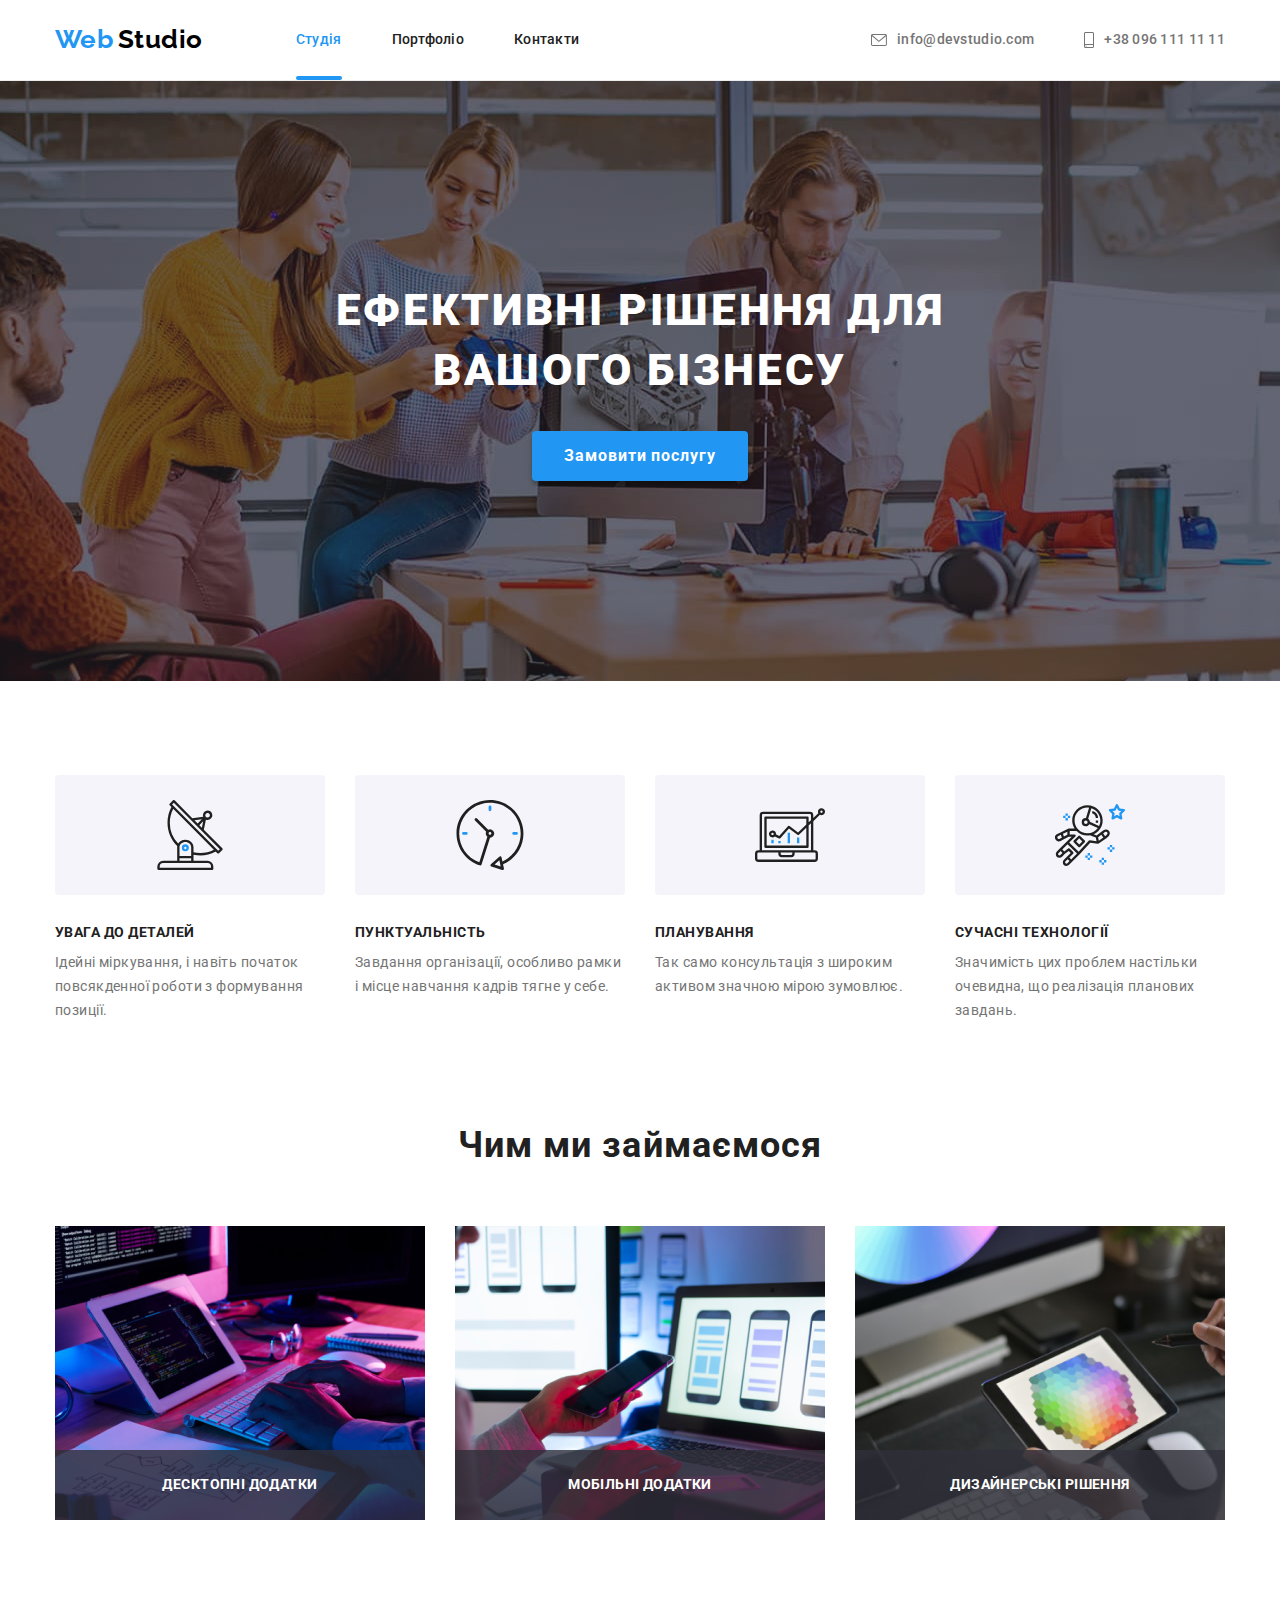
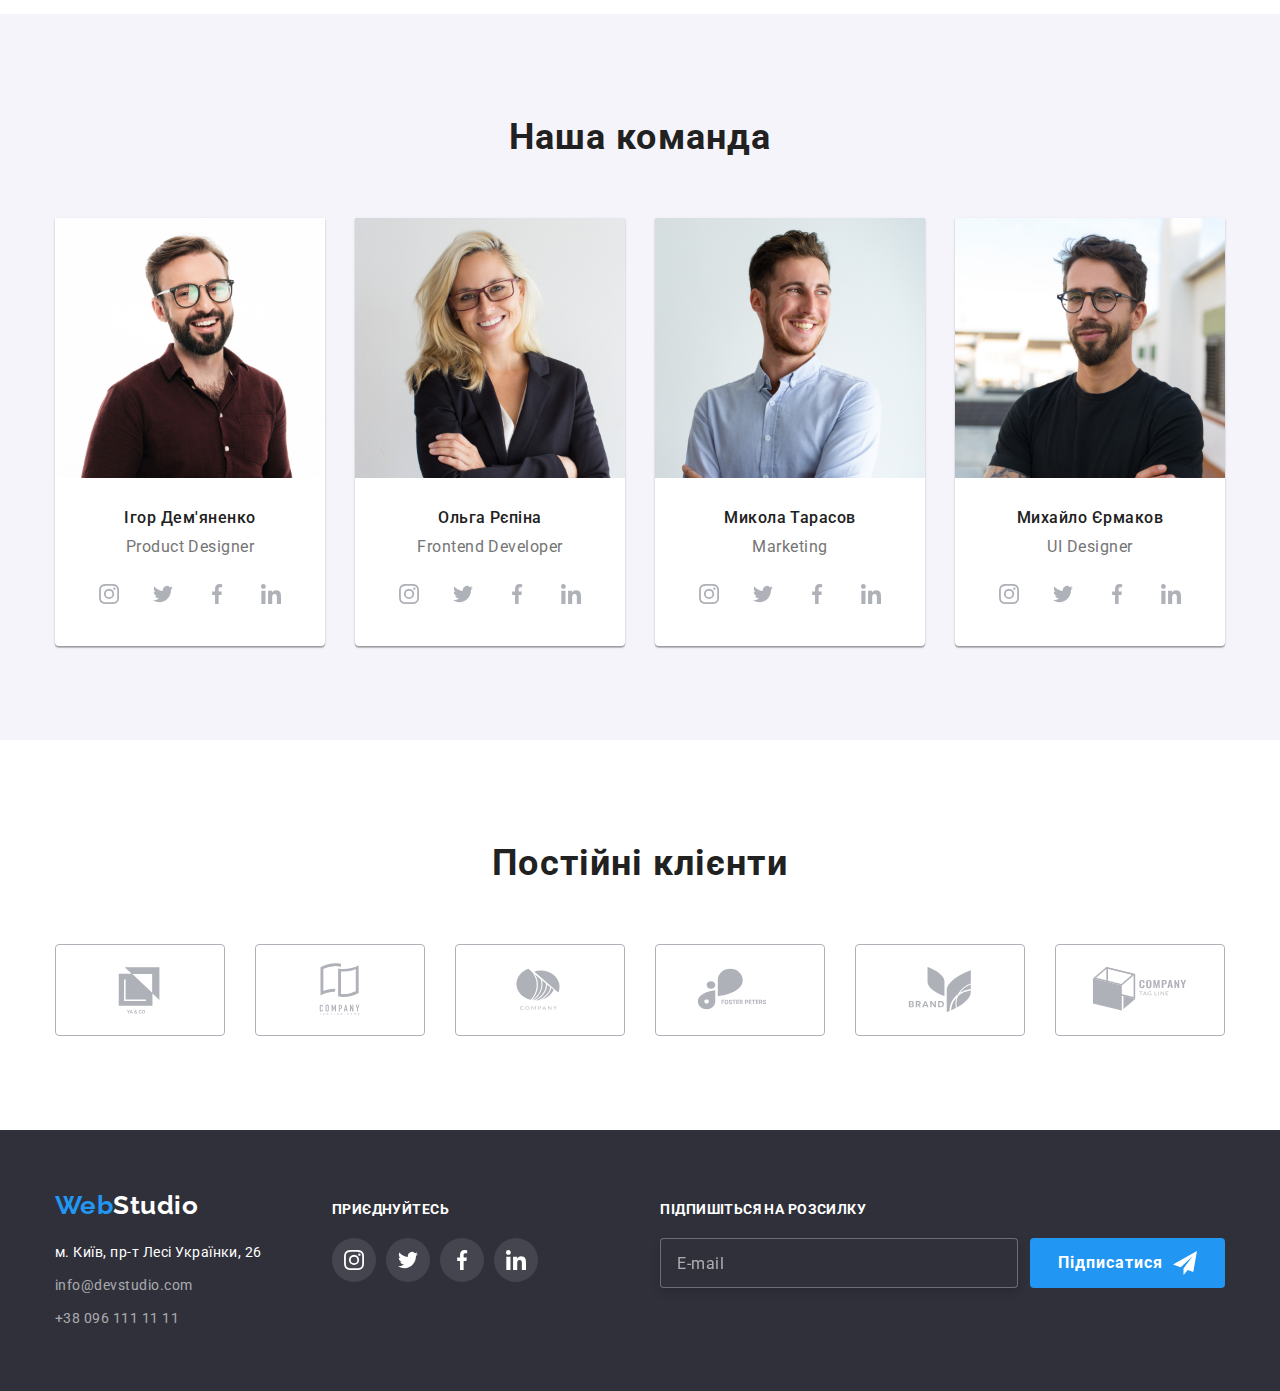
==== commit 1d124a17: "New" ====
--- a/index.html
+++ b/index.html
@@ -436,28 +436,28 @@
                 <h3 class="footer__title">Приєднуйтесь</h3>
                 <ul class="socials socials--footer-place">
                     <li class="socials__item">
-                        <a class="socials__link" target="_blank" rel="noopener noreferrer" href="">
+                        <a class="socials__link socials__link--bg" target="_blank" rel="noopener noreferrer" href="">
                             <svg class="socials__icon socials__icon--footer-color" width="20" height="20">
                                 <use href="./images/icons.svg#team-instagram"></use>
                             </svg>
                         </a>
                     </li>
                     <li class="socials__item">
-                        <a class="socials__link" target="_blank" rel="noopener noreferrer" href="">
+                        <a class="socials__link socials__link--bg" target="_blank" rel="noopener noreferrer" href="">
                             <svg class="socials__icon socials__icon--footer-color" width="20" height="20">
                                 <use href="./images/icons.svg#team-twitter"></use>
                             </svg>
                         </a>
                     </li>
                     <li class="socials__item">
-                        <a class="socials__link" target="_blank" rel="noopener noreferrer" href="">
+                        <a class="socials__link socials__link--bg" target="_blank" rel="noopener noreferrer" href="">
                             <svg class="socials__icon socials__icon--footer-color" width="20" height="20">
                                 <use href="./images/icons.svg#team-facebook"></use>
                             </svg>
                         </a>
                     </li>
                     <li class="socials__item">
-                        <a class="socials__link" target="_blank" rel="noopener noreferrer" href="">
+                        <a class="socials__link socials__link--bg" target="_blank" rel="noopener noreferrer" href="">
                             <svg class="socials__icon socials__icon--footer-color" width="20" height="20">
                                 <use href="./images/icons.svg#team-linkedin"></use>
                             </svg>
--- a/css/main.min.css
+++ b/css/main.min.css
@@ -1 +1 @@
-:root{--pure-white: #ffffff;--primary-text-color: #757575;--main-text-color: #212121;--sec-title: #212121;--link-color: #2196F3;--bg-color: #F5F4FA;--bg-color-button: #2196F3;--icon-color: #AFB1B8;--border-radius: 4px;--timing-function: cubic-bezier(0.4, 0, 0.2, 1)}.hidden{position:absolute;width:1px;height:1px;margin:-1px;border:0;padding:0;white-space:nowrap;-webkit-clip-path:inset(100%);clip-path:inset(100%);clip:rect(0 0 0 0);overflow:hidden}body{color:var(--primary-text-color);background-color:var(--pure-white);font-family:Roboto,sans-serif;letter-spacing:.03em}.section{padding:94px 0}.section__title{margin-bottom:50px;color:var(--sec-title);font-weight:700;font-size:36px;line-height:1.66;text-align:center;letter-spacing:.03em}h1,h2,h3,h4,h5,h6,p{margin:0}ul{list-style:none;padding:0;margin:0}li{list-style:none}a{text-decoration:none;cursor:pointer}img{display:block}.container{width:1200px;padding-left:15px;padding-right:15px;margin:0 auto}.header{border-bottom:1px solid #ececec}.header__helmet,.nav,.nav__list,.contacts{display:-webkit-box;display:-ms-flexbox;display:flex;-webkit-box-align:center;-ms-flex-align:center;align-items:center}.nav__list{margin-left:93px}.nav__list .nav__link--active{color:var(--link-color)}.nav__link{display:block;position:relative;padding:32px 0;color:var(--main-text-color);-webkit-transition:color 250ms var(--timing-function);transition:color 250ms var(--timing-function)}.nav__link:hover,.nav__link:focus{color:var(--link-color)}.nav__link::after{content:"";display:block;position:absolute;bottom:0;width:100%;height:4px;border-radius:2px;background-color:var(--link-color);-webkit-transform:scaleX(0);transform:scaleX(0);-webkit-transition:-webkit-transform 250ms var(--timing-function);transition:-webkit-transform 250ms var(--timing-function);transition:transform 250ms var(--timing-function);transition:transform 250ms var(--timing-function), -webkit-transform 250ms var(--timing-function)}.nav__link:hover::after,.nav__link:focus::after{display:block;-webkit-transform:scaleX(1);transform:scaleX(1)}.nav__item:not(:last-child){margin-right:50px}.nav__link--active::after{content:"";display:block;position:absolute;bottom:0;width:100%;height:4px;border-radius:2px;background-color:var(--link-color);-webkit-transform:scaleX(1);transform:scaleX(1)}.contacts{margin-left:auto}.contacts .contacts__item+.contacts__item{margin-left:50px}.contacts__link{display:-webkit-box;display:-ms-flexbox;display:flex;-webkit-box-align:center;-ms-flex-align:center;align-items:center;color:var(--primary-text-color);-webkit-transition:color 250ms var(--timing-function);transition:color 250ms var(--timing-function)}.contacts__link:hover,.contacts__link:focus{color:var(--link-color)}.contacts__icon{margin-right:10px;fill:var(--primary-text-color)}.contacts__link:hover>.contacts__icon,.contacts__link:focus>.contacts__icon{fill:var(--link-color)}.nav-list .nav__item,.contacts .contacts__link{font-weight:500;font-size:14px;line-height:1.14;letter-spacing:.02em}.hero{max-width:1600px;padding-top:200px;padding-bottom:200px;margin:0 auto;background-image:-webkit-gradient(linear, left top, right top, from(rgba(47, 48, 58, 0.4)), to(rgba(47, 48, 58, 0.4))),url(../images/hero-img.jpg);background-image:linear-gradient(to right, rgba(47, 48, 58, 0.4), rgba(47, 48, 58, 0.4)),url(../images/hero-img.jpg);background-color:#c4c4c4;background-repeat:no-repeat;background-position:center;background-size:cover}.hero__title{margin-bottom:30px;color:var(--pure-white);font-weight:900;font-size:44px;line-height:1.36;text-align:center;letter-spacing:.06em;text-transform:uppercase}.edge{display:-webkit-box;display:-ms-flexbox;display:flex;-webkit-box-pack:justify;-ms-flex-pack:justify;justify-content:space-between}.edge__item{width:calc((100% - 90px)/4);margin-right:30px}.edge__item:last-child{margin-right:0}.edge__case{display:-webkit-box;display:-ms-flexbox;display:flex;-webkit-box-pack:center;-ms-flex-pack:center;justify-content:center;-webkit-box-align:center;-ms-flex-align:center;align-items:center;width:270px;height:120px;margin-bottom:30px;border-radius:var(--border-radius);background-color:var(--bg-color)}.edge__icon{fill:var(--main-text-color)}.edge__title{margin-bottom:10px;color:var(--main-text-color);font-weight:700;font-size:14px;line-height:1.14}.edge__text{font-weight:400;font-size:14px;line-height:1.71;letter-spacing:.03em}.section--pt{padding-top:0}.bussines{display:-webkit-box;display:-ms-flexbox;display:flex;-webkit-box-pack:justify;-ms-flex-pack:justify;justify-content:space-between}.bussines__father{position:relative}.bussines__son{display:-webkit-box;display:-ms-flexbox;display:flex;-webkit-box-pack:center;-ms-flex-pack:center;justify-content:center;-webkit-box-align:center;-ms-flex-align:center;align-items:center;position:absolute;width:100%;height:70px;bottom:0;background-color:rgba(47,48,58,.8)}.bussines__title{font-weight:700;font-size:14px;line-height:1.14;text-align:center;letter-spacing:.03em;text-transform:uppercase;color:var(--pure-white)}.section--bg{background-color:var(--bg-color)}.our-team{display:-webkit-box;display:-ms-flexbox;display:flex;-webkit-box-pack:justify;-ms-flex-pack:justify;justify-content:space-between}.our-team__item{background-color:var(--pure-white);-webkit-box-shadow:0px 1px 3px rgba(0,0,0,.12),0px 1px 1px rgba(0,0,0,.14),0px 2px 1px rgba(0,0,0,.2);box-shadow:0px 1px 3px rgba(0,0,0,.12),0px 1px 1px rgba(0,0,0,.14),0px 2px 1px rgba(0,0,0,.2);border-radius:0px 0px 4px 4px}.our-team__wadding{padding:30px 0}.our-team__title{color:var(--sec-title);margin-bottom:10px;font-weight:500;font-size:16px;line-height:1.2;text-align:center;letter-spacing:.03em}.our-team__text{padding-bottom:16px;font-weight:400;font-size:16px;line-height:1.2;text-align:center;letter-spacing:.03em}.clients{display:-webkit-box;display:-ms-flexbox;display:flex;-webkit-box-pack:justify;-ms-flex-pack:justify;justify-content:space-between}.clients__link{display:-webkit-box;display:-ms-flexbox;display:flex;-webkit-box-align:center;-ms-flex-align:center;align-items:center;-webkit-box-pack:center;-ms-flex-pack:center;justify-content:center;width:170px;height:92px;border:1px solid var(--icon-color);border-radius:4px;-webkit-transition:border 250ms var(--timing-function);transition:border 250ms var(--timing-function)}.clients__link:hover,.clients__link:focus{border:1px solid var(--link-color)}.clients__icon{fill:var(--icon-color);-webkit-transition:fill 250ms var(--timing-function);transition:fill 250ms var(--timing-function)}.clients__link:hover>.clients__icon,.clients__link:focus>.clients__icon{fill:var(--link-color)}.footer{background-color:#2f303a;padding:60px 0}.footer__case{display:-webkit-box;display:-ms-flexbox;display:flex;-webkit-box-align:baseline;-ms-flex-align:baseline;align-items:baseline}.container address{display:-webkit-box;display:-ms-flexbox;display:flex;-webkit-box-orient:vertical;-webkit-box-direction:normal;-ms-flex-direction:column;flex-direction:column;margin-top:20px}address a+a{margin-top:9px}.footer__adress{color:#fff}.footer__contact{color:rgba(255,255,255,.6);-webkit-transition:color 250ms var(--timing-function);transition:color 250ms var(--timing-function)}.footer__contact:hover,.footer__contact:focus{color:var(--link-color)}.footer__adress,.footer__contact{font-style:normal;font-weight:400;font-size:14px;line-height:1.71}.footer--margin{margin-left:70px}.footer__title{margin-bottom:20px;font-weight:700;font-size:14px;line-height:1.14;letter-spacing:.03em;text-transform:uppercase;color:var(--pure-white)}.socials.socials--footer-place{margin:0}.socials__item:not(:last-child){margin-right:10px}.socials__icon--footer-color{fill:var(--pure-white)}.footer__email{margin-left:auto}.footer__subscribe{display:-webkit-box;display:-ms-flexbox;display:flex}.footer__subscribe ::-webkit-input-placeholder{font-weight:400;font-size:16px;line-height:1.25;display:-webkit-box;display:flex;-webkit-box-align:center;align-items:center;letter-spacing:.03em;color:rgba(255,255,255,.6)}.footer__subscribe ::-moz-placeholder{font-weight:400;font-size:16px;line-height:1.25;display:flex;align-items:center;letter-spacing:.03em;color:rgba(255,255,255,.6)}.footer__subscribe :-ms-input-placeholder{font-weight:400;font-size:16px;line-height:1.25;display:-ms-flexbox;display:flex;-ms-flex-align:center;align-items:center;letter-spacing:.03em;color:rgba(255,255,255,.6)}.footer__subscribe ::-ms-input-placeholder{font-weight:400;font-size:16px;line-height:1.25;display:-ms-flexbox;display:flex;-ms-flex-align:center;align-items:center;letter-spacing:.03em;color:rgba(255,255,255,.6)}.footer__subscribe ::placeholder{font-weight:400;font-size:16px;line-height:1.25;display:-webkit-box;display:-ms-flexbox;display:flex;-webkit-box-align:center;-ms-flex-align:center;align-items:center;letter-spacing:.03em;color:rgba(255,255,255,.6)}.footer__mail{width:358px;height:50px;padding-left:16px;border:1px solid rgba(255,255,255,.3);-webkit-filter:drop-shadow(0px 4px 4px rgba(0, 0, 0, 0.15));filter:drop-shadow(0px 4px 4px rgba(0, 0, 0, 0.15));border-radius:var(--border-radius);color:var(--pure-white);background-color:#2f303a}.work-list{display:-webkit-box;display:-ms-flexbox;display:flex;-ms-flex-wrap:wrap;flex-wrap:wrap}.work-list__item{width:calc((100% - 60px)/3);margin-right:30px;margin-bottom:30px}.work-list__item:nth-child(3n){margin-right:0}.work-list__item:nth-last-child(-n+3){margin-bottom:0}.work-list__link{display:block;-webkit-transition:-webkit-box-shadow 250ms var(--timing-function);transition:-webkit-box-shadow 250ms var(--timing-function);transition:box-shadow 250ms var(--timing-function);transition:box-shadow 250ms var(--timing-function), -webkit-box-shadow 250ms var(--timing-function)}.work-list__link:hover,.work-list__link:focus{-webkit-box-shadow:0px 1px 1px rgba(0,0,0,.12),0px 4px 4px rgba(0,0,0,.06),1px 4px 6px rgba(0,0,0,.16);box-shadow:0px 1px 1px rgba(0,0,0,.12),0px 4px 4px rgba(0,0,0,.06),1px 4px 6px rgba(0,0,0,.16)}.work-list__father{position:relative;overflow:hidden}.work-list__son{position:absolute;display:-webkit-box;display:-ms-flexbox;display:flex;-webkit-box-align:center;-ms-flex-align:center;align-items:center;padding:0 24px;width:100%;height:100%;background-color:rgba(33,150,243,.9);-webkit-transform:translateY(0);transform:translateY(0);-webkit-transition:-webkit-transform 250ms var(--timing-function);transition:-webkit-transform 250ms var(--timing-function);transition:transform 250ms var(--timing-function);transition:transform 250ms var(--timing-function), -webkit-transform 250ms var(--timing-function)}.work-list__link:hover .work-list__son,.work-list__link:focus .work-list__son{-webkit-transform:translateY(-100%);transform:translateY(-100%)}.work-list__text{font-weight:400;font-size:18px;line-height:1.56;letter-spacing:.03em;color:var(--pure-white)}.work-list__wadding{padding:20px 24px;border:1px solid #eee;border-top:none}.work-list__title{margin-bottom:4px;color:var(--main-text-color);font-weight:700;font-size:18px;line-height:2;letter-spacing:.06em}.work-list__name{font-weight:400;font-size:16px;line-height:1.88;color:var(--primary-text-color)}.logo{font-family:Raleway,sans-serif;font-weight:700;font-size:26px;line-height:1.2;color:#2196f3}.logo--head{color:#000}.logo--footer{color:var(--pure-white)}.hero__button{color:var(--pure-white);background-color:var(--bg-color-button);-webkit-box-shadow:0 4px 4px 0 rgba(0,0,0,.25);box-shadow:0 4px 4px 0 rgba(0,0,0,.25);font-weight:700;font-size:16px;line-height:1.88;display:-webkit-box;display:-ms-flexbox;display:flex;-webkit-box-align:center;-ms-flex-align:center;align-items:center;letter-spacing:.06em;border:none;border-radius:var(--border-radius);padding:10px 32px;margin:0 auto;cursor:pointer;-webkit-transition:background-color 250ms var(--timing-function);transition:background-color 250ms var(--timing-function)}.hero__button:hover,.hero__button:focus{background-color:#188ce8;-webkit-box-shadow:0px 4px 4px rgba(0,0,0,.15);box-shadow:0px 4px 4px rgba(0,0,0,.15);border-radius:4px}.port-buttons{display:-webkit-box;display:-ms-flexbox;display:flex;-webkit-box-pack:center;-ms-flex-pack:center;justify-content:center;margin-bottom:50px}.port-buttons .port-buttons__list+.port-buttons__list{margin-left:8px}.port-buttons__button{color:var(--main-text-color);background-color:#f5f4fa;border:none;font-weight:500;font-size:16px;line-height:1.62;text-align:center;letter-spacing:.03em;border-radius:var(--border-radius);padding:6px 22px;cursor:pointer;-webkit-transition:color 250ms var(--timing-function),background-color 250ms var(--timing-function),border-color 250ms var(--timing-function),-webkit-box-shadow 250ms var(--timing-function);transition:color 250ms var(--timing-function),background-color 250ms var(--timing-function),border-color 250ms var(--timing-function),-webkit-box-shadow 250ms var(--timing-function);transition:color 250ms var(--timing-function),background-color 250ms var(--timing-function),border-color 250ms var(--timing-function),box-shadow 250ms var(--timing-function);transition:color 250ms var(--timing-function),background-color 250ms var(--timing-function),border-color 250ms var(--timing-function),box-shadow 250ms var(--timing-function),-webkit-box-shadow 250ms var(--timing-function)}.port-buttons__button:hover,.port-buttons__button:focus{color:#fff;background-color:var(--bg-color-button);border-color:var(--bg-color-button);-webkit-box-shadow:0px 3px 1px rgba(0,0,0,.1),0px 1px 2px rgba(0,0,0,.08),0px 2px 2px rgba(0,0,0,.12);box-shadow:0px 3px 1px rgba(0,0,0,.1),0px 1px 2px rgba(0,0,0,.08),0px 2px 2px rgba(0,0,0,.12)}.footer__button{font-weight:700;font-size:16px;line-height:1.88;display:-webkit-box;display:-ms-flexbox;display:flex;-webkit-box-align:center;-ms-flex-align:center;align-items:center;text-align:center;letter-spacing:.06em;border:none;border-radius:var(--border-radius);margin-left:12px;padding:10px 28px;cursor:pointer;color:var(--pure-white);background-color:var(--bg-color-button);-webkit-transition:background-color 250ms var(--timing-function);transition:background-color 250ms var(--timing-function)}.footer__button:hover,.footer__button:focus{background-color:#188ce8;-webkit-box-shadow:0px 4px 4px rgba(0,0,0,.15);box-shadow:0px 4px 4px rgba(0,0,0,.15);border-radius:4px}.footer__button--icon-ml{margin-left:10px}.modal__button-close{position:absolute;top:8px;right:8px;display:-webkit-box;display:-ms-flexbox;display:flex;-webkit-box-pack:center;-ms-flex-pack:center;justify-content:center;-webkit-box-align:center;-ms-flex-align:center;align-items:center;width:30px;height:30px;padding:0;background-color:var(--pure-white);border:1px solid rgba(0,0,0,.1);border-radius:50px;-webkit-transition:fill 250ms var(--timing-function);transition:fill 250ms var(--timing-function);cursor:pointer}.modal__button-close:hover,.modal__button-close:focus{fill:var(--link-color)}.modal__button{color:var(--pure-white);background-color:var(--bg-color-button);font-weight:700;font-size:16px;line-height:1.88;display:-webkit-box;display:-ms-flexbox;display:flex;-webkit-box-align:center;-ms-flex-align:center;align-items:center;text-align:center;letter-spacing:.06em;border:none;border-radius:var(--border-radius);margin:0 auto;padding:10px 52px;cursor:pointer;-webkit-transition:background-color 250ms var(--timing-function);transition:background-color 250ms var(--timing-function)}.modal__button:hover,.modal__button:focus{background-color:#188ce8;-webkit-box-shadow:0px 4px 4px rgba(0,0,0,.15);box-shadow:0px 4px 4px rgba(0,0,0,.15);border-radius:var(--border-radius)}.backdrop{position:fixed;top:0;bottom:0;left:0;right:0;background-color:rgba(0,0,0,.2);opacity:1;-webkit-transition:opacity 250ms var(--timing-function);transition:opacity 250ms var(--timing-function)}.backdrop.is-hidden{opacity:0;pointer-events:none;visibility:hidden}.modal{position:absolute;top:50%;left:50%;-webkit-transform:translate(-50%, -50%);transform:translate(-50%, -50%);width:528px;min-height:581px;padding:40px;background-color:var(--pure-white);-webkit-box-shadow:0px 1px 3px rgba(0,0,0,.12),0px 1px 1px rgba(0,0,0,.14),0px 2px 1px rgba(0,0,0,.2);box-shadow:0px 1px 3px rgba(0,0,0,.12),0px 1px 1px rgba(0,0,0,.14),0px 2px 1px rgba(0,0,0,.2);border-radius:var(--border-radius)}.modal__title{margin-bottom:12px;font-weight:700;font-size:20px;line-height:1.15;text-align:center;letter-spacing:.03em;color:var(--main-text-color)}.modal__form{display:-webkit-box;display:-ms-flexbox;display:flex;-webkit-box-orient:vertical;-webkit-box-direction:normal;-ms-flex-direction:column;flex-direction:column}.modal__form input{border:1px solid rgba(33,33,33,.2);border-radius:var(--border-radius);-webkit-transition:border-color 250ms var(--timing-function);transition:border-color 250ms var(--timing-function)}.modal__form input:hover,.modal__form input:focus{border-color:var(--link-color);outline:0}.modal__form ::-webkit-input-placeholder{font-weight:400;font-size:12px;line-height:1.67;letter-spacing:.01em;color:rgba(117,117,117,.5)}.modal__form ::-moz-placeholder{font-weight:400;font-size:12px;line-height:1.67;letter-spacing:.01em;color:rgba(117,117,117,.5)}.modal__form :-ms-input-placeholder{font-weight:400;font-size:12px;line-height:1.67;letter-spacing:.01em;color:rgba(117,117,117,.5)}.modal__form ::-ms-input-placeholder{font-weight:400;font-size:12px;line-height:1.67;letter-spacing:.01em;color:rgba(117,117,117,.5)}.modal__form ::placeholder{font-weight:400;font-size:12px;line-height:1.67;letter-spacing:.01em;color:rgba(117,117,117,.5)}.modal__label-title{font-weight:400;font-size:12px;line-height:1.67;letter-spacing:.01em}.modal__case{position:relative;display:-webkit-box;display:-ms-flexbox;display:flex;-webkit-box-orient:vertical;-webkit-box-direction:normal;-ms-flex-direction:column;flex-direction:column;margin-bottom:7px}.modal__icon{position:absolute;display:inline-block;top:11px;left:12px;fill:var(--main-text-color);-webkit-transition:fill 250ms var(--timing-function);transition:fill 250ms var(--timing-function)}.modal__input{padding-left:42px;height:40px}.modal__input:hover+.modal__icon,.modal__input:focus+.modal__icon{fill:var(--link-color)}.modal__comment{resize:none;height:120px;margin-bottom:20px;padding:12px 16px;border:1px solid rgba(33,33,33,.2);border-radius:var(--border-radius);-webkit-transition:border-color 250ms var(--timing-function);transition:border-color 250ms var(--timing-function)}.modal__comment:hover,.modal__comment:focus{border:1px solid var(--link-color);outline:0}.modal__license{display:-webkit-box;display:-ms-flexbox;display:flex;-webkit-box-pack:center;-ms-flex-pack:center;justify-content:center;font-weight:400;font-size:14px;line-height:1.71;letter-spacing:.03em;margin-bottom:30px}.modal__license-label{display:-webkit-box;display:-ms-flexbox;display:flex;-webkit-box-align:center;-ms-flex-align:center;align-items:center;margin-right:4px;-webkit-user-select:none;-moz-user-select:none;-ms-user-select:none;user-select:none}.modal__checkbox{position:absolute;-webkit-appearance:none;-moz-appearance:none;appearance:none}.modal__checkbox-icon{margin-right:7px}.modal__checkbox-icon .modal__icon-unchecked{fill:var(--main-text-color);-webkit-transition:opacity 250ms;transition:opacity 250ms}.modal__checkbox-icon .modal__icon-checked{opacity:0;-webkit-transition:opacity 250ms;transition:opacity 250ms}.modal__checkbox:checked+.modal__checkbox-icon .modal__icon-checked{opacity:1}.modal__license-link{-webkit-text-decoration-line:underline;text-decoration-line:underline;color:var(--link-color)}.socials{display:-webkit-box;display:-ms-flexbox;display:flex;-webkit-box-pack:justify;-ms-flex-pack:justify;justify-content:space-between;margin:0 32px}.socials__link{display:-webkit-box;display:-ms-flexbox;display:flex;-webkit-box-align:center;-ms-flex-align:center;align-items:center;-webkit-box-pack:center;-ms-flex-pack:center;justify-content:center;width:44px;height:44px;border-radius:50%;-webkit-transition:background-color 250ms var(--timing-function);transition:background-color 250ms var(--timing-function)}.socials__link:hover,.socials__link:focus{background-color:var(--link-color)}.socials__icon{fill:var(--icon-color);-webkit-transition:fill 250ms var(--timing-function);transition:fill 250ms var(--timing-function)}.socials__link:hover>.socials__icon,.socials__link:focus>.socials__icon{fill:var(--pure-white)}/*# sourceMappingURL=main.min.css.map */+:root{--pure-white: #ffffff;--primary-text-color: #757575;--main-text-color: #212121;--sec-title: #212121;--link-color: #2196F3;--bg-color: #F5F4FA;--bg-color-button: #2196F3;--icon-color: #AFB1B8;--border-radius: 4px;--timing-function: cubic-bezier(0.4, 0, 0.2, 1)}.hidden{position:absolute;width:1px;height:1px;margin:-1px;border:0;padding:0;white-space:nowrap;-webkit-clip-path:inset(100%);clip-path:inset(100%);clip:rect(0 0 0 0);overflow:hidden}body{color:var(--primary-text-color);background-color:var(--pure-white);font-family:Roboto,sans-serif;letter-spacing:.03em}.section{padding:94px 0}.section__title{margin-bottom:50px;color:var(--sec-title);font-weight:700;font-size:36px;line-height:1.66;text-align:center;letter-spacing:.03em}h1,h2,h3,h4,h5,h6,p{margin:0}ul{list-style:none;padding:0;margin:0}li{list-style:none}a{text-decoration:none;cursor:pointer}img{display:block}.container{width:1200px;padding-left:15px;padding-right:15px;margin:0 auto}.header{border-bottom:1px solid #ececec}.header__helmet,.nav,.nav__list,.contacts{display:-webkit-box;display:-ms-flexbox;display:flex;-webkit-box-align:center;-ms-flex-align:center;align-items:center}.nav__list .nav__item,.contacts .contacts__link{font-weight:500;font-size:14px;line-height:1.14;letter-spacing:.02em}.nav__list{margin-left:93px}.nav__list .nav__link--active{color:var(--link-color)}.nav__link{display:block;position:relative;padding:32px 0;color:var(--main-text-color);-webkit-transition:color 250ms var(--timing-function);transition:color 250ms var(--timing-function)}.nav__link:hover,.nav__link:focus{color:var(--link-color)}.nav__link::after{content:"";display:block;position:absolute;bottom:0;width:100%;height:4px;border-radius:2px;background-color:var(--link-color);-webkit-transform:scaleX(0);transform:scaleX(0);-webkit-transition:-webkit-transform 250ms var(--timing-function);transition:-webkit-transform 250ms var(--timing-function);transition:transform 250ms var(--timing-function);transition:transform 250ms var(--timing-function), -webkit-transform 250ms var(--timing-function)}.nav__link:hover::after,.nav__link:focus::after{display:block;-webkit-transform:scaleX(1);transform:scaleX(1)}.nav__item:not(:last-child){margin-right:50px}.nav__link--active::after{content:"";display:block;position:absolute;bottom:0;width:100%;height:4px;border-radius:2px;background-color:var(--link-color);-webkit-transform:scaleX(1);transform:scaleX(1)}.contacts{margin-left:auto}.contacts .contacts__item+.contacts__item{margin-left:50px}.contacts__link{display:-webkit-box;display:-ms-flexbox;display:flex;-webkit-box-align:center;-ms-flex-align:center;align-items:center;color:var(--primary-text-color);-webkit-transition:color 250ms var(--timing-function);transition:color 250ms var(--timing-function)}.contacts__link:hover,.contacts__link:focus{color:var(--link-color)}.contacts__icon{margin-right:10px;fill:var(--primary-text-color)}.contacts__link:hover>.contacts__icon,.contacts__link:focus>.contacts__icon{fill:var(--link-color)}.hero{max-width:1600px;padding-top:200px;padding-bottom:200px;margin:0 auto;background-image:-webkit-gradient(linear, left top, right top, from(rgba(47, 48, 58, 0.4)), to(rgba(47, 48, 58, 0.4))),url(../images/hero-img.jpg);background-image:linear-gradient(to right, rgba(47, 48, 58, 0.4), rgba(47, 48, 58, 0.4)),url(../images/hero-img.jpg);background-color:#c4c4c4;background-repeat:no-repeat;background-position:center;background-size:cover}.hero__title{margin-bottom:30px;color:var(--pure-white);font-weight:900;font-size:44px;line-height:1.36;text-align:center;letter-spacing:.06em;text-transform:uppercase}.edge{display:-webkit-box;display:-ms-flexbox;display:flex;-webkit-box-pack:justify;-ms-flex-pack:justify;justify-content:space-between}.edge__item{width:calc((100% - 90px)/4);margin-right:30px}.edge__item:last-child{margin-right:0}.edge__case{display:-webkit-box;display:-ms-flexbox;display:flex;-webkit-box-pack:center;-ms-flex-pack:center;justify-content:center;-webkit-box-align:center;-ms-flex-align:center;align-items:center;width:270px;height:120px;margin-bottom:30px;border-radius:var(--border-radius);background-color:var(--bg-color)}.edge__icon{fill:var(--main-text-color)}.edge__title{margin-bottom:10px;color:var(--main-text-color);font-weight:700;font-size:14px;line-height:1.14}.edge__text{font-weight:400;font-size:14px;line-height:1.71;letter-spacing:.03em}.section--pt{padding-top:0}.bussines{display:-webkit-box;display:-ms-flexbox;display:flex;-webkit-box-pack:justify;-ms-flex-pack:justify;justify-content:space-between}.bussines__father{position:relative}.bussines__son{display:-webkit-box;display:-ms-flexbox;display:flex;-webkit-box-pack:center;-ms-flex-pack:center;justify-content:center;-webkit-box-align:center;-ms-flex-align:center;align-items:center;position:absolute;width:100%;height:70px;bottom:0;background-color:rgba(47,48,58,.8)}.bussines__title{font-weight:700;font-size:14px;line-height:1.14;text-align:center;letter-spacing:.03em;text-transform:uppercase;color:var(--pure-white)}.section--bg{background-color:var(--bg-color)}.our-team{display:-webkit-box;display:-ms-flexbox;display:flex;-webkit-box-pack:justify;-ms-flex-pack:justify;justify-content:space-between}.our-team__item{background-color:var(--pure-white);-webkit-box-shadow:0px 1px 3px rgba(0,0,0,.12),0px 1px 1px rgba(0,0,0,.14),0px 2px 1px rgba(0,0,0,.2);box-shadow:0px 1px 3px rgba(0,0,0,.12),0px 1px 1px rgba(0,0,0,.14),0px 2px 1px rgba(0,0,0,.2);border-radius:0px 0px 4px 4px}.our-team__wadding{padding:30px 0}.our-team__title{color:var(--sec-title);margin-bottom:10px;font-weight:500;font-size:16px;line-height:1.2;text-align:center;letter-spacing:.03em}.our-team__text{padding-bottom:16px;font-weight:400;font-size:16px;line-height:1.2;text-align:center;letter-spacing:.03em}.clients{display:-webkit-box;display:-ms-flexbox;display:flex;-webkit-box-pack:justify;-ms-flex-pack:justify;justify-content:space-between}.clients__link{display:-webkit-box;display:-ms-flexbox;display:flex;-webkit-box-align:center;-ms-flex-align:center;align-items:center;-webkit-box-pack:center;-ms-flex-pack:center;justify-content:center;width:170px;height:92px;border:1px solid var(--icon-color);border-radius:4px;-webkit-transition:border 250ms var(--timing-function);transition:border 250ms var(--timing-function)}.clients__link:hover,.clients__link:focus{border:1px solid var(--link-color)}.clients__icon{fill:var(--icon-color);-webkit-transition:fill 250ms var(--timing-function);transition:fill 250ms var(--timing-function)}.clients__link:hover>.clients__icon,.clients__link:focus>.clients__icon{fill:var(--link-color)}.footer{background-color:#2f303a;padding:60px 0}.footer__case{display:-webkit-box;display:-ms-flexbox;display:flex;-webkit-box-align:baseline;-ms-flex-align:baseline;align-items:baseline}.container address{display:-webkit-box;display:-ms-flexbox;display:flex;-webkit-box-orient:vertical;-webkit-box-direction:normal;-ms-flex-direction:column;flex-direction:column;margin-top:20px}address a+a{margin-top:9px}.footer__adress{color:#fff}.footer__contact{color:rgba(255,255,255,.6);-webkit-transition:color 250ms var(--timing-function);transition:color 250ms var(--timing-function)}.footer__contact:hover,.footer__contact:focus{color:var(--link-color)}.footer__adress,.footer__contact{font-style:normal;font-weight:400;font-size:14px;line-height:1.71}.footer--margin{margin-left:70px}.footer__title{margin-bottom:20px;font-weight:700;font-size:14px;line-height:1.14;letter-spacing:.03em;text-transform:uppercase;color:var(--pure-white)}.socials.socials--footer-place{margin:0}.socials__item:not(:last-child){margin-right:10px}.socials__link--bg{background-color:rgba(255,255,255,.1)}.socials__icon.socials__icon--footer-color{fill:var(--pure-white)}.footer__email{margin-left:auto}.footer__subscribe{display:-webkit-box;display:-ms-flexbox;display:flex}.footer__subscribe ::-webkit-input-placeholder{font-weight:400;font-size:16px;line-height:1.25;display:-webkit-box;display:flex;-webkit-box-align:center;align-items:center;letter-spacing:.03em;color:rgba(255,255,255,.6)}.footer__subscribe ::-moz-placeholder{font-weight:400;font-size:16px;line-height:1.25;display:flex;align-items:center;letter-spacing:.03em;color:rgba(255,255,255,.6)}.footer__subscribe :-ms-input-placeholder{font-weight:400;font-size:16px;line-height:1.25;display:-ms-flexbox;display:flex;-ms-flex-align:center;align-items:center;letter-spacing:.03em;color:rgba(255,255,255,.6)}.footer__subscribe ::-ms-input-placeholder{font-weight:400;font-size:16px;line-height:1.25;display:-ms-flexbox;display:flex;-ms-flex-align:center;align-items:center;letter-spacing:.03em;color:rgba(255,255,255,.6)}.footer__subscribe ::placeholder{font-weight:400;font-size:16px;line-height:1.25;display:-webkit-box;display:-ms-flexbox;display:flex;-webkit-box-align:center;-ms-flex-align:center;align-items:center;letter-spacing:.03em;color:rgba(255,255,255,.6)}.footer__mail{width:358px;height:50px;padding-left:16px;border:1px solid rgba(255,255,255,.3);-webkit-filter:drop-shadow(0px 4px 4px rgba(0, 0, 0, 0.15));filter:drop-shadow(0px 4px 4px rgba(0, 0, 0, 0.15));border-radius:var(--border-radius);color:var(--pure-white);background-color:#2f303a}.work-list{display:-webkit-box;display:-ms-flexbox;display:flex;-ms-flex-wrap:wrap;flex-wrap:wrap}.work-list__item{width:calc((100% - 60px)/3);margin-right:30px;margin-bottom:30px}.work-list__item:nth-child(3n){margin-right:0}.work-list__item:nth-last-child(-n+3){margin-bottom:0}.work-list__link{display:block;-webkit-transition:-webkit-box-shadow 250ms var(--timing-function);transition:-webkit-box-shadow 250ms var(--timing-function);transition:box-shadow 250ms var(--timing-function);transition:box-shadow 250ms var(--timing-function), -webkit-box-shadow 250ms var(--timing-function)}.work-list__link:hover,.work-list__link:focus{-webkit-box-shadow:0px 1px 1px rgba(0,0,0,.12),0px 4px 4px rgba(0,0,0,.06),1px 4px 6px rgba(0,0,0,.16);box-shadow:0px 1px 1px rgba(0,0,0,.12),0px 4px 4px rgba(0,0,0,.06),1px 4px 6px rgba(0,0,0,.16)}.work-list__father{position:relative;overflow:hidden}.work-list__son{position:absolute;display:-webkit-box;display:-ms-flexbox;display:flex;-webkit-box-align:center;-ms-flex-align:center;align-items:center;padding:0 24px;width:100%;height:100%;background-color:rgba(33,150,243,.9);-webkit-transform:translateY(0);transform:translateY(0);-webkit-transition:-webkit-transform 250ms var(--timing-function);transition:-webkit-transform 250ms var(--timing-function);transition:transform 250ms var(--timing-function);transition:transform 250ms var(--timing-function), -webkit-transform 250ms var(--timing-function)}.work-list__link:hover .work-list__son,.work-list__link:focus .work-list__son{-webkit-transform:translateY(-100%);transform:translateY(-100%)}.work-list__text{font-weight:400;font-size:18px;line-height:1.56;letter-spacing:.03em;color:var(--pure-white)}.work-list__wadding{padding:20px 24px;border:1px solid #eee;border-top:none}.work-list__title{margin-bottom:4px;color:var(--main-text-color);font-weight:700;font-size:18px;line-height:2;letter-spacing:.06em}.work-list__name{font-weight:400;font-size:16px;line-height:1.88;color:var(--primary-text-color)}.logo{font-family:Raleway,sans-serif;font-weight:700;font-size:26px;line-height:1.2;color:#2196f3}.logo--head{color:#000}.logo--footer{color:var(--pure-white)}.hero__button{color:var(--pure-white);background-color:var(--bg-color-button);-webkit-box-shadow:0 4px 4px 0 rgba(0,0,0,.25);box-shadow:0 4px 4px 0 rgba(0,0,0,.25);font-weight:700;font-size:16px;line-height:1.88;display:-webkit-box;display:-ms-flexbox;display:flex;-webkit-box-align:center;-ms-flex-align:center;align-items:center;letter-spacing:.06em;border:none;border-radius:var(--border-radius);padding:10px 32px;margin:0 auto;cursor:pointer;-webkit-transition:background-color 250ms var(--timing-function);transition:background-color 250ms var(--timing-function)}.hero__button:hover,.hero__button:focus{background-color:#188ce8;-webkit-box-shadow:0px 4px 4px rgba(0,0,0,.15);box-shadow:0px 4px 4px rgba(0,0,0,.15);border-radius:4px}.port-buttons{display:-webkit-box;display:-ms-flexbox;display:flex;-webkit-box-pack:center;-ms-flex-pack:center;justify-content:center;margin-bottom:50px}.port-buttons .port-buttons__list+.port-buttons__list{margin-left:8px}.port-buttons__button{color:var(--main-text-color);background-color:#f5f4fa;border:none;font-weight:500;font-size:16px;line-height:1.62;text-align:center;letter-spacing:.03em;border-radius:var(--border-radius);padding:6px 22px;cursor:pointer;-webkit-transition:color 250ms var(--timing-function),background-color 250ms var(--timing-function),border-color 250ms var(--timing-function),-webkit-box-shadow 250ms var(--timing-function);transition:color 250ms var(--timing-function),background-color 250ms var(--timing-function),border-color 250ms var(--timing-function),-webkit-box-shadow 250ms var(--timing-function);transition:color 250ms var(--timing-function),background-color 250ms var(--timing-function),border-color 250ms var(--timing-function),box-shadow 250ms var(--timing-function);transition:color 250ms var(--timing-function),background-color 250ms var(--timing-function),border-color 250ms var(--timing-function),box-shadow 250ms var(--timing-function),-webkit-box-shadow 250ms var(--timing-function)}.port-buttons__button:hover,.port-buttons__button:focus{color:#fff;background-color:var(--bg-color-button);border-color:var(--bg-color-button);-webkit-box-shadow:0px 3px 1px rgba(0,0,0,.1),0px 1px 2px rgba(0,0,0,.08),0px 2px 2px rgba(0,0,0,.12);box-shadow:0px 3px 1px rgba(0,0,0,.1),0px 1px 2px rgba(0,0,0,.08),0px 2px 2px rgba(0,0,0,.12)}.footer__button{font-weight:700;font-size:16px;line-height:1.88;display:-webkit-box;display:-ms-flexbox;display:flex;-webkit-box-align:center;-ms-flex-align:center;align-items:center;text-align:center;letter-spacing:.06em;border:none;border-radius:var(--border-radius);margin-left:12px;padding:10px 28px;cursor:pointer;color:var(--pure-white);background-color:var(--bg-color-button);-webkit-transition:background-color 250ms var(--timing-function);transition:background-color 250ms var(--timing-function)}.footer__button:hover,.footer__button:focus{background-color:#188ce8;-webkit-box-shadow:0px 4px 4px rgba(0,0,0,.15);box-shadow:0px 4px 4px rgba(0,0,0,.15);border-radius:4px}.footer__button--icon-ml{margin-left:10px}.modal__button-close{position:absolute;top:8px;right:8px;display:-webkit-box;display:-ms-flexbox;display:flex;-webkit-box-pack:center;-ms-flex-pack:center;justify-content:center;-webkit-box-align:center;-ms-flex-align:center;align-items:center;width:30px;height:30px;padding:0;background-color:var(--pure-white);border:1px solid rgba(0,0,0,.1);border-radius:50px;-webkit-transition:fill 250ms var(--timing-function);transition:fill 250ms var(--timing-function);cursor:pointer}.modal__button-close:hover,.modal__button-close:focus{fill:var(--link-color)}.modal__button{color:var(--pure-white);background-color:var(--bg-color-button);font-weight:700;font-size:16px;line-height:1.88;display:-webkit-box;display:-ms-flexbox;display:flex;-webkit-box-align:center;-ms-flex-align:center;align-items:center;text-align:center;letter-spacing:.06em;border:none;border-radius:var(--border-radius);margin:0 auto;padding:10px 52px;cursor:pointer;-webkit-transition:background-color 250ms var(--timing-function);transition:background-color 250ms var(--timing-function)}.modal__button:hover,.modal__button:focus{background-color:#188ce8;-webkit-box-shadow:0px 4px 4px rgba(0,0,0,.15);box-shadow:0px 4px 4px rgba(0,0,0,.15);border-radius:var(--border-radius)}.backdrop{position:fixed;top:0;bottom:0;left:0;right:0;background-color:rgba(0,0,0,.2);opacity:1;-webkit-transition:opacity 250ms var(--timing-function);transition:opacity 250ms var(--timing-function)}.backdrop.is-hidden{opacity:0;pointer-events:none;visibility:hidden}.modal{position:absolute;top:50%;left:50%;-webkit-transform:translate(-50%, -50%);transform:translate(-50%, -50%);width:528px;min-height:581px;padding:40px;background-color:var(--pure-white);-webkit-box-shadow:0px 1px 3px rgba(0,0,0,.12),0px 1px 1px rgba(0,0,0,.14),0px 2px 1px rgba(0,0,0,.2);box-shadow:0px 1px 3px rgba(0,0,0,.12),0px 1px 1px rgba(0,0,0,.14),0px 2px 1px rgba(0,0,0,.2);border-radius:var(--border-radius)}.modal__title{margin-bottom:12px;font-weight:700;font-size:20px;line-height:1.15;text-align:center;letter-spacing:.03em;color:var(--main-text-color)}.modal__form{display:-webkit-box;display:-ms-flexbox;display:flex;-webkit-box-orient:vertical;-webkit-box-direction:normal;-ms-flex-direction:column;flex-direction:column}.modal__form input{border:1px solid rgba(33,33,33,.2);border-radius:var(--border-radius);-webkit-transition:border-color 250ms var(--timing-function);transition:border-color 250ms var(--timing-function)}.modal__form input:hover,.modal__form input:focus{border-color:var(--link-color);outline:0}.modal__form ::-webkit-input-placeholder{font-weight:400;font-size:12px;line-height:1.67;letter-spacing:.01em;color:rgba(117,117,117,.5)}.modal__form ::-moz-placeholder{font-weight:400;font-size:12px;line-height:1.67;letter-spacing:.01em;color:rgba(117,117,117,.5)}.modal__form :-ms-input-placeholder{font-weight:400;font-size:12px;line-height:1.67;letter-spacing:.01em;color:rgba(117,117,117,.5)}.modal__form ::-ms-input-placeholder{font-weight:400;font-size:12px;line-height:1.67;letter-spacing:.01em;color:rgba(117,117,117,.5)}.modal__form ::placeholder{font-weight:400;font-size:12px;line-height:1.67;letter-spacing:.01em;color:rgba(117,117,117,.5)}.modal__label-title{font-weight:400;font-size:12px;line-height:1.67;letter-spacing:.01em}.modal__case{position:relative;display:-webkit-box;display:-ms-flexbox;display:flex;-webkit-box-orient:vertical;-webkit-box-direction:normal;-ms-flex-direction:column;flex-direction:column;margin-bottom:7px}.modal__icon{position:absolute;display:inline-block;top:11px;left:12px;fill:var(--main-text-color);-webkit-transition:fill 250ms var(--timing-function);transition:fill 250ms var(--timing-function)}.modal__input{padding-left:42px;height:40px}.modal__input:hover+.modal__icon,.modal__input:focus+.modal__icon{fill:var(--link-color)}.modal__comment{resize:none;height:120px;margin-bottom:20px;padding:12px 16px;border:1px solid rgba(33,33,33,.2);border-radius:var(--border-radius);-webkit-transition:border-color 250ms var(--timing-function);transition:border-color 250ms var(--timing-function)}.modal__comment:hover,.modal__comment:focus{border:1px solid var(--link-color);outline:0}.modal__license{display:-webkit-box;display:-ms-flexbox;display:flex;-webkit-box-pack:center;-ms-flex-pack:center;justify-content:center;font-weight:400;font-size:14px;line-height:1.71;letter-spacing:.03em;margin-bottom:30px}.modal__license-label{display:-webkit-box;display:-ms-flexbox;display:flex;-webkit-box-align:center;-ms-flex-align:center;align-items:center;margin-right:4px;-webkit-user-select:none;-moz-user-select:none;-ms-user-select:none;user-select:none}.modal__checkbox{position:absolute;-webkit-appearance:none;-moz-appearance:none;appearance:none}.modal__checkbox-icon{margin-right:7px}.modal__checkbox-icon .modal__icon-unchecked{fill:var(--main-text-color);-webkit-transition:opacity 250ms;transition:opacity 250ms}.modal__checkbox-icon .modal__icon-checked{opacity:0;-webkit-transition:opacity 250ms;transition:opacity 250ms}.modal__checkbox:checked+.modal__checkbox-icon .modal__icon-checked{opacity:1}.modal__license-link{-webkit-text-decoration-line:underline;text-decoration-line:underline;color:var(--link-color)}.socials{display:-webkit-box;display:-ms-flexbox;display:flex;-webkit-box-pack:justify;-ms-flex-pack:justify;justify-content:space-between;margin:0 32px}.socials__link{display:-webkit-box;display:-ms-flexbox;display:flex;-webkit-box-align:center;-ms-flex-align:center;align-items:center;-webkit-box-pack:center;-ms-flex-pack:center;justify-content:center;width:44px;height:44px;border-radius:50%;-webkit-transition:background-color 250ms var(--timing-function);transition:background-color 250ms var(--timing-function)}.socials__link:hover,.socials__link:focus{background-color:var(--link-color)}.socials__icon{fill:var(--icon-color);-webkit-transition:fill 250ms var(--timing-function);transition:fill 250ms var(--timing-function)}.socials__link:hover>.socials__icon,.socials__link:focus>.socials__icon{fill:var(--pure-white)}/*# sourceMappingURL=main.min.css.map */